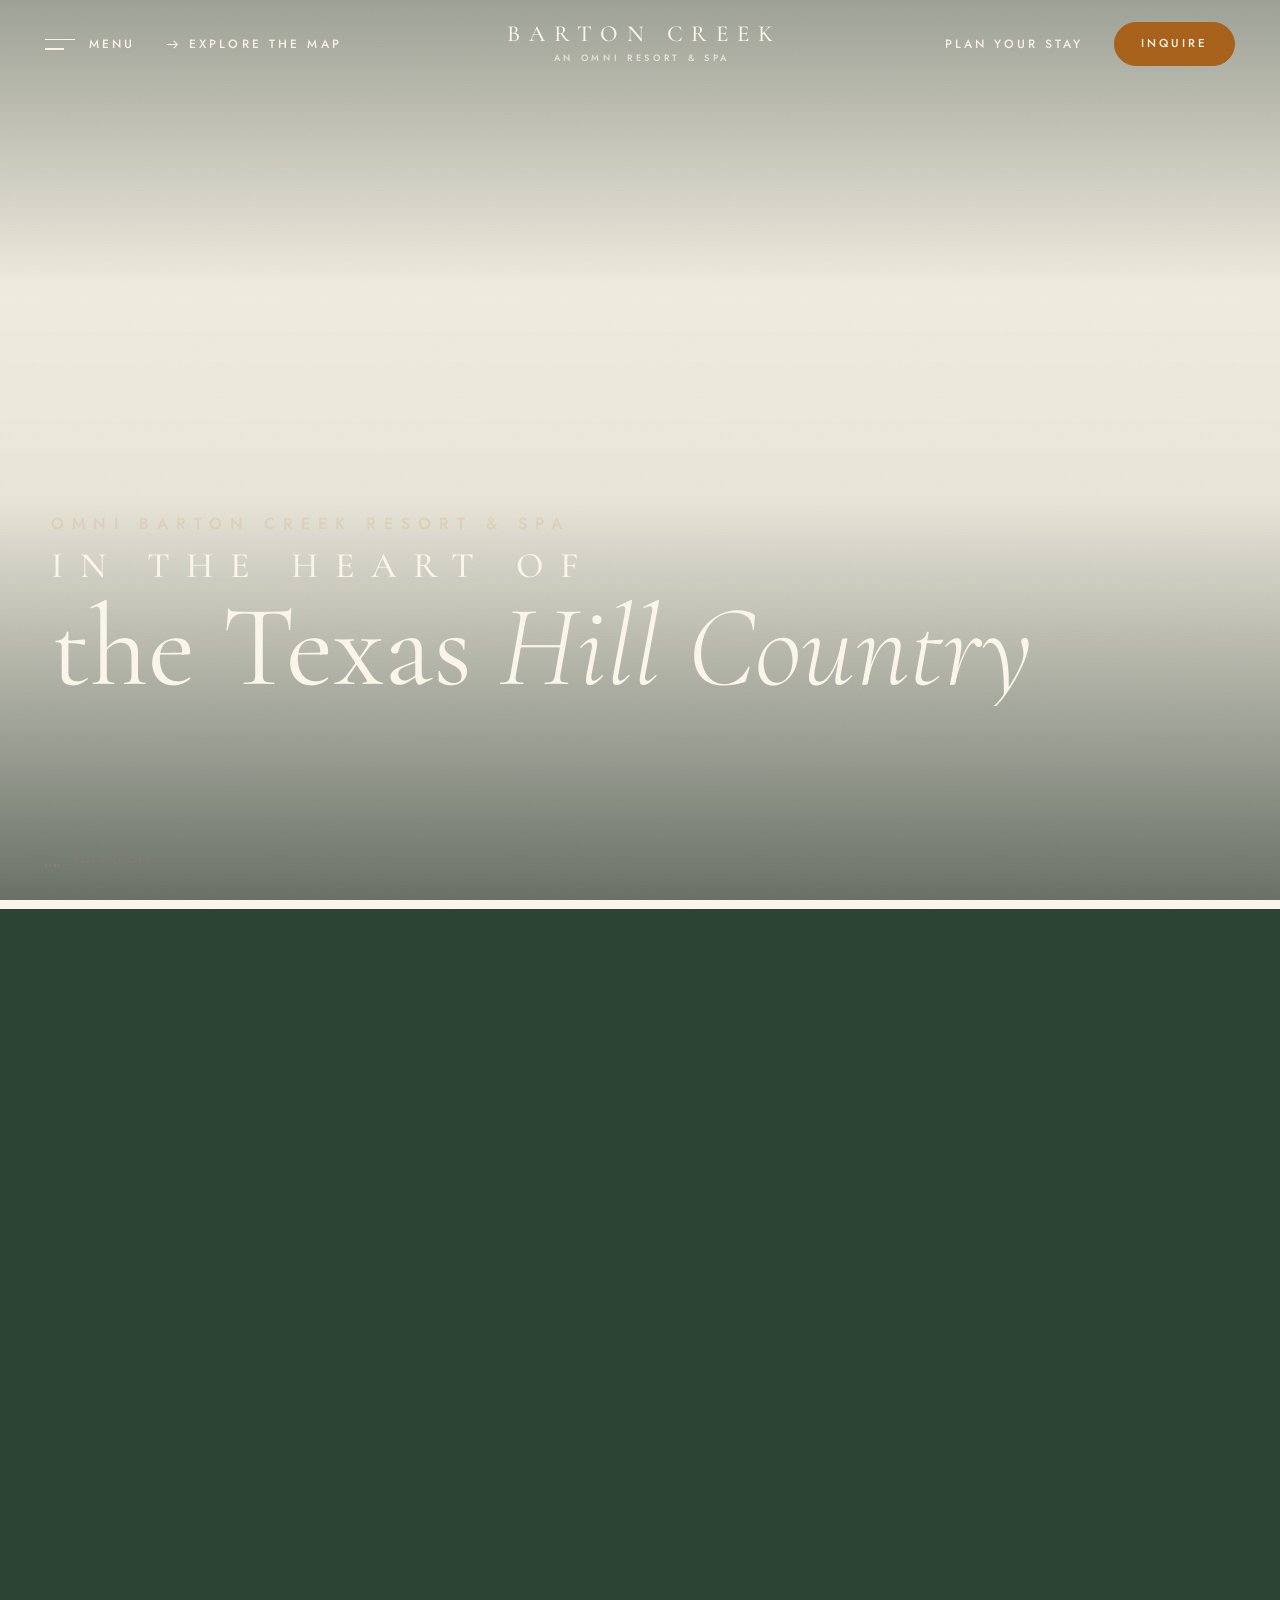
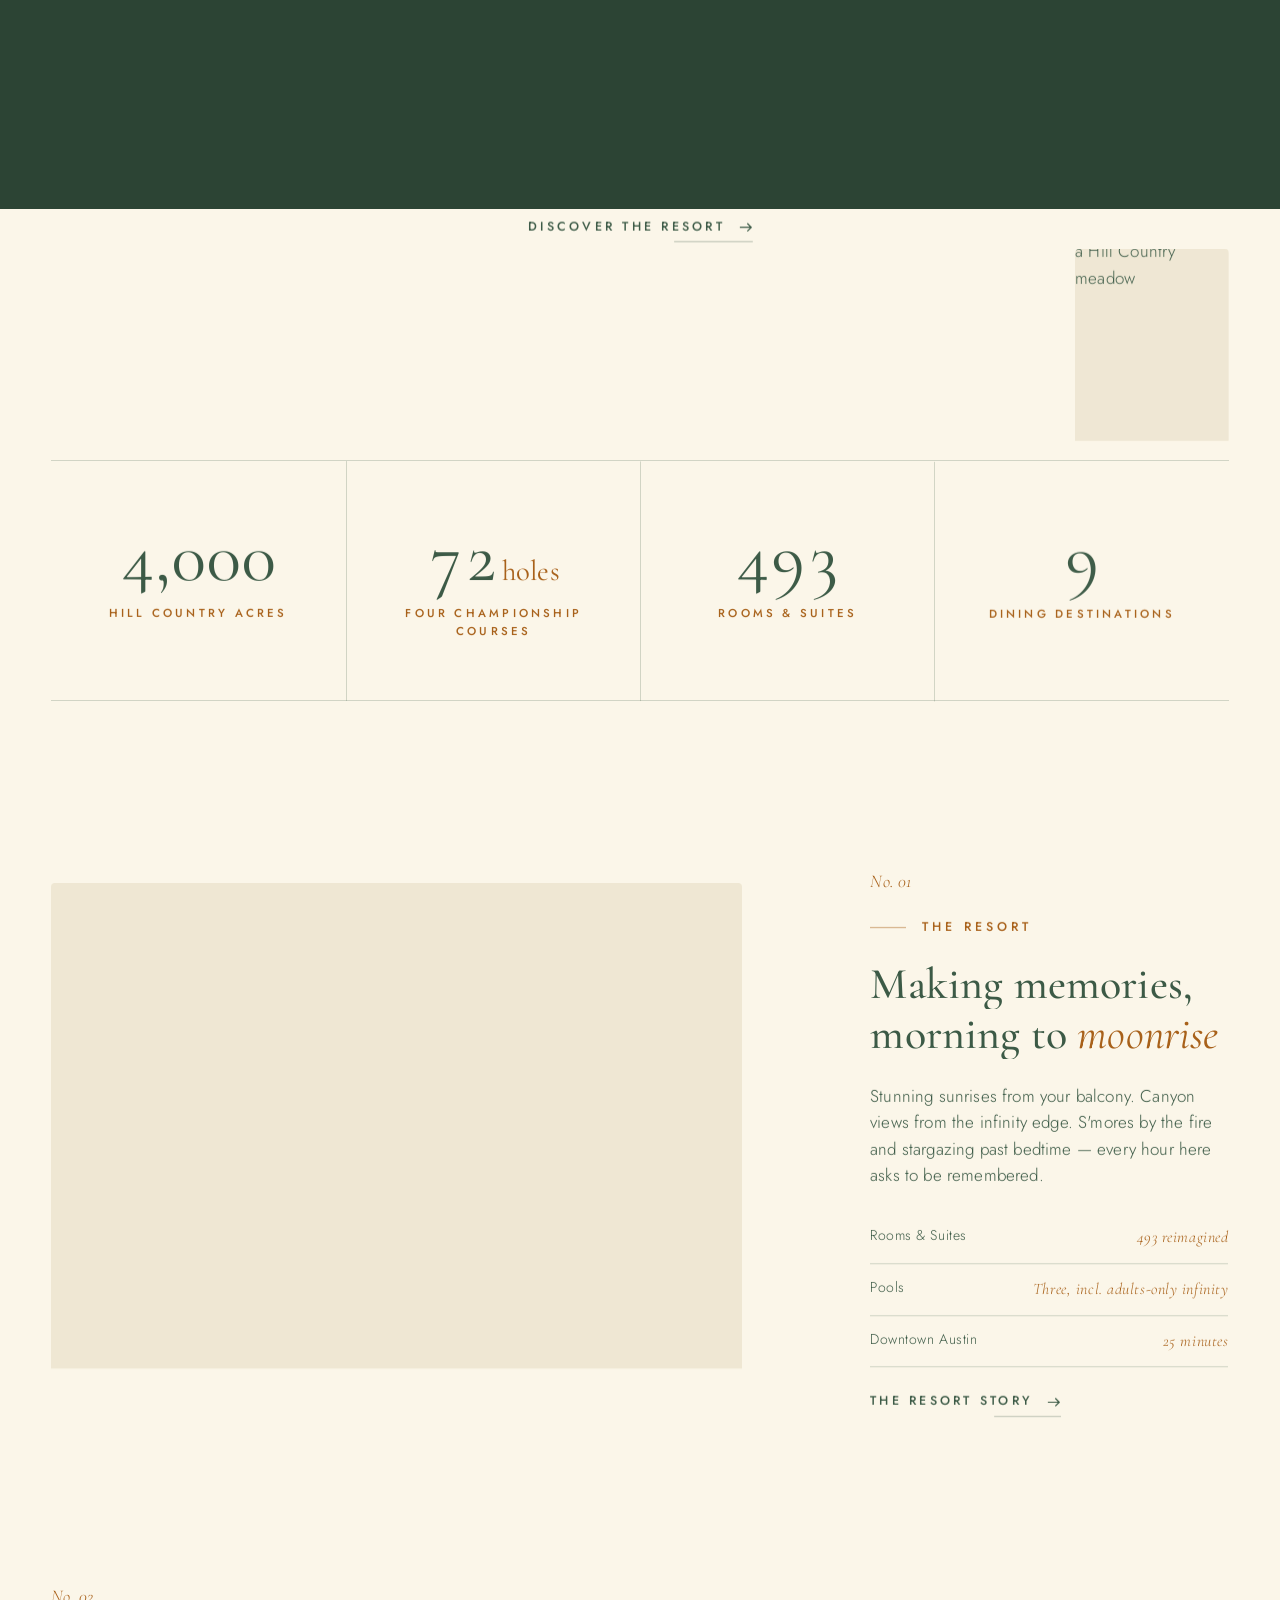
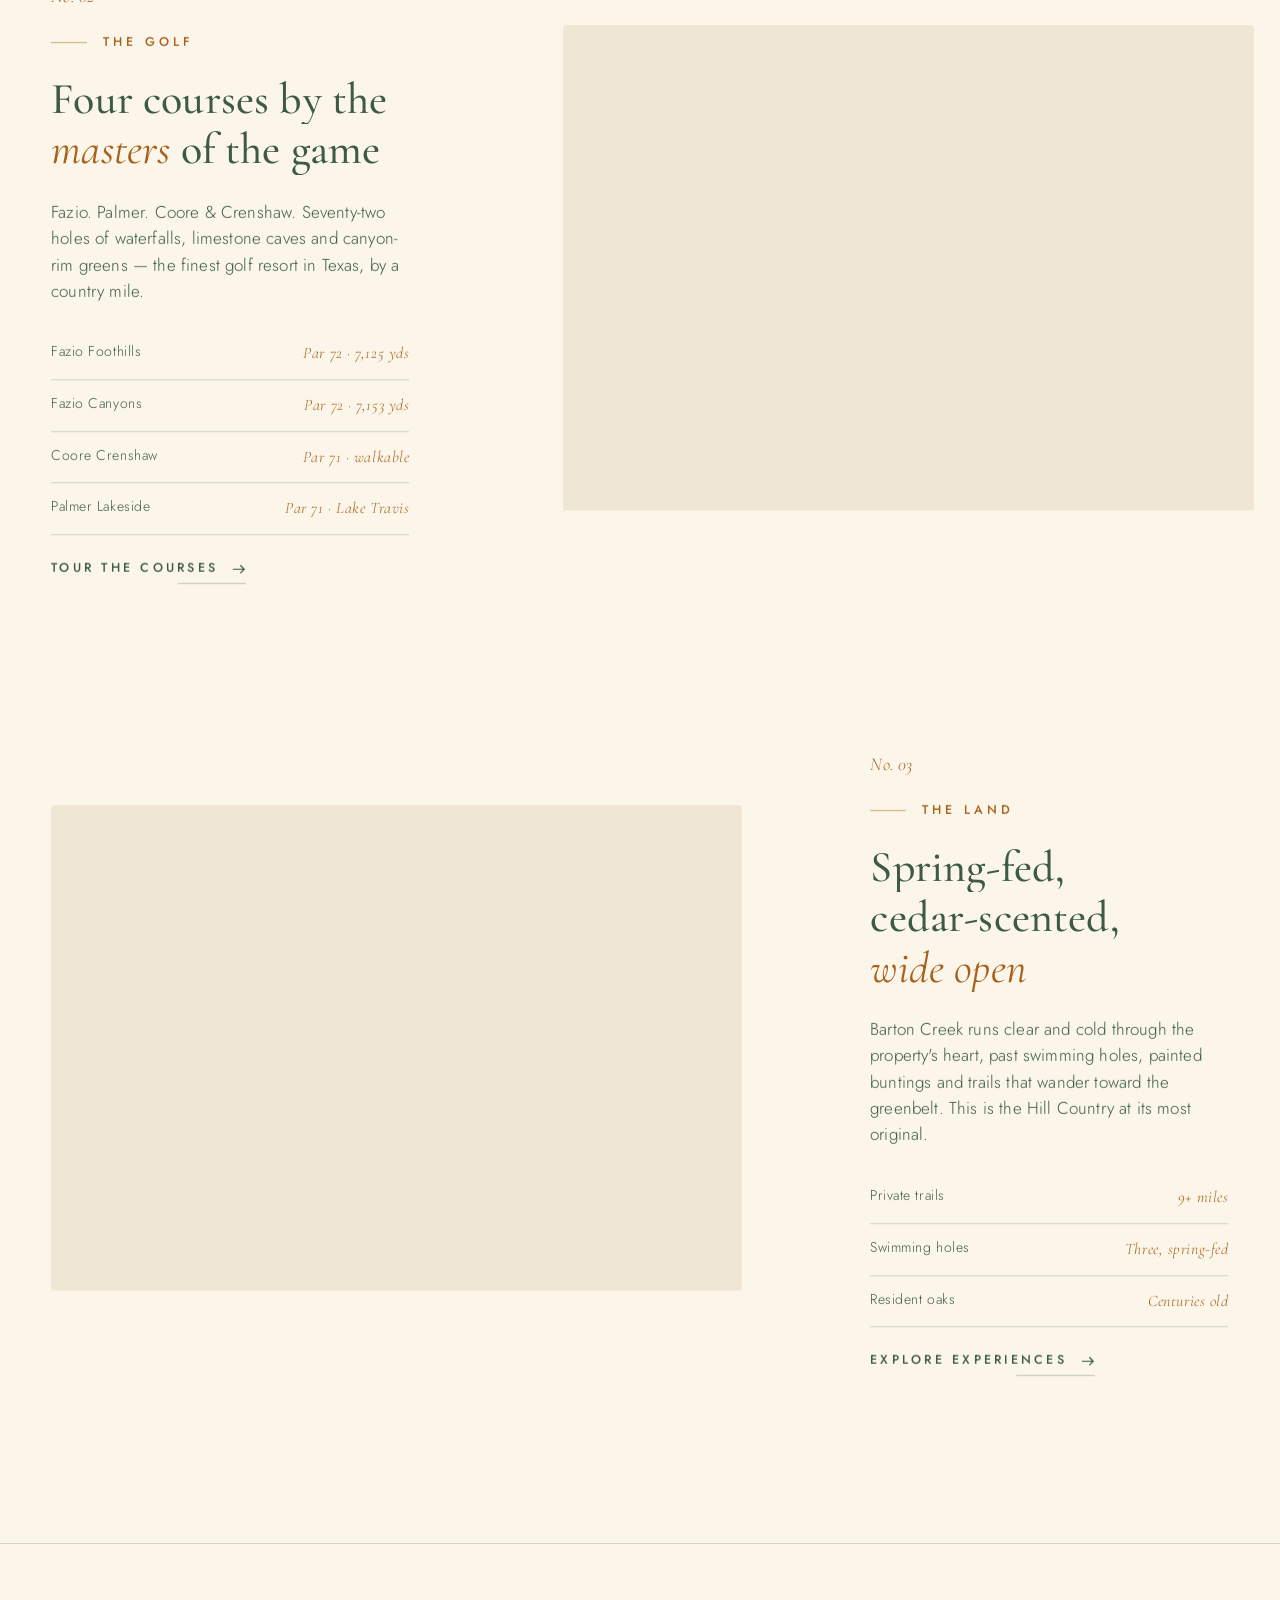
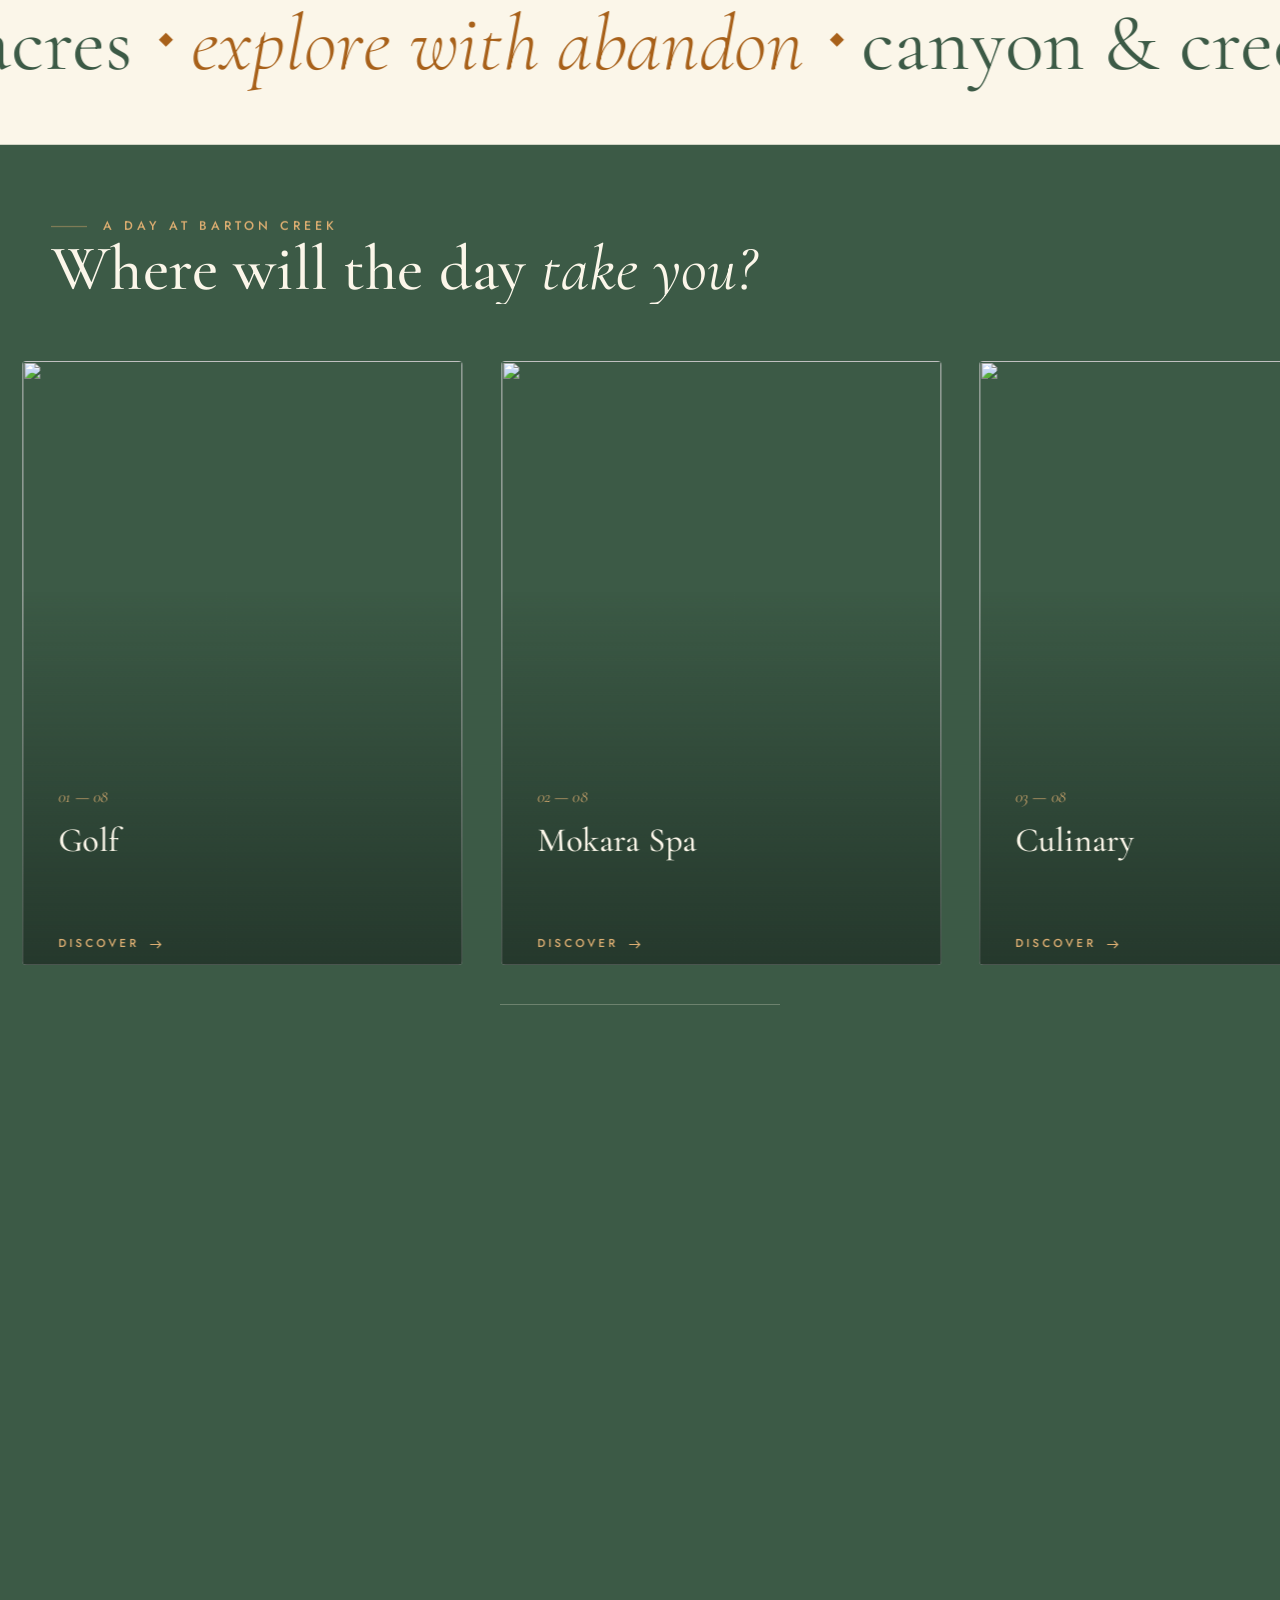
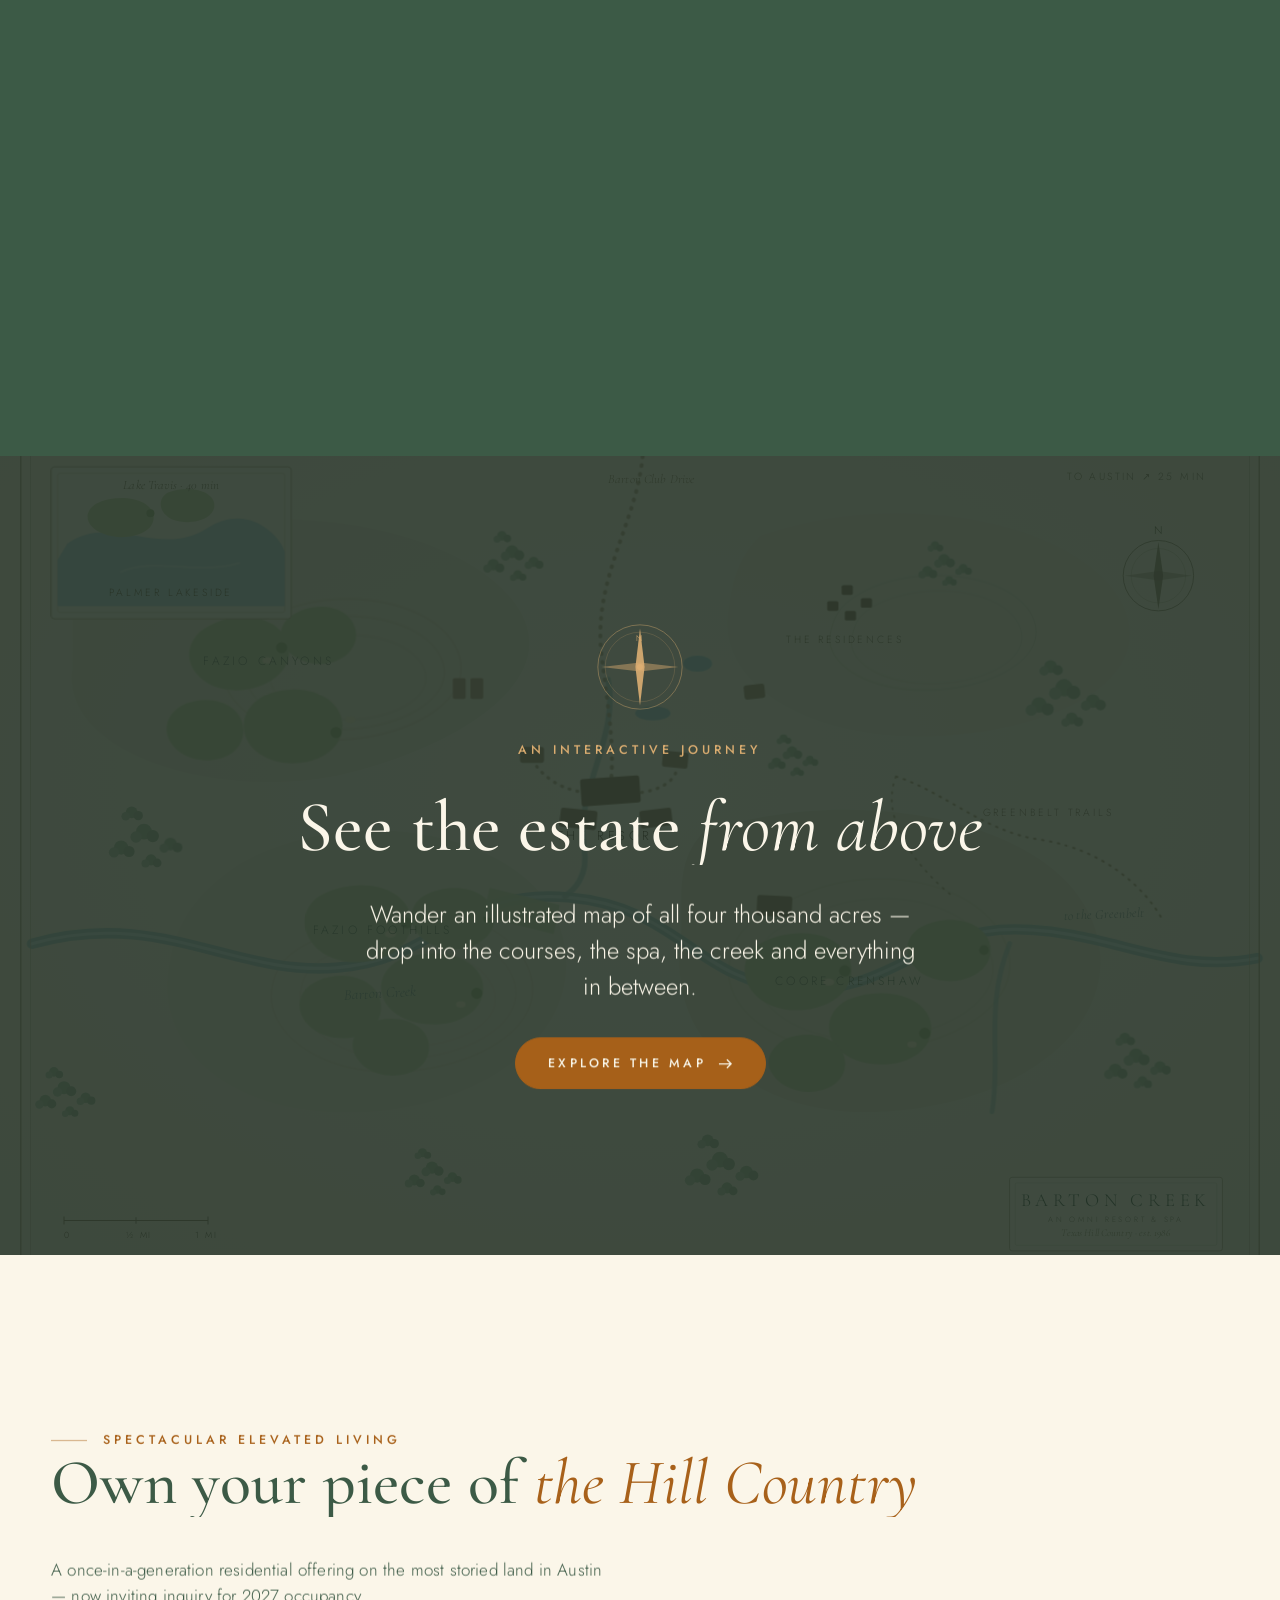
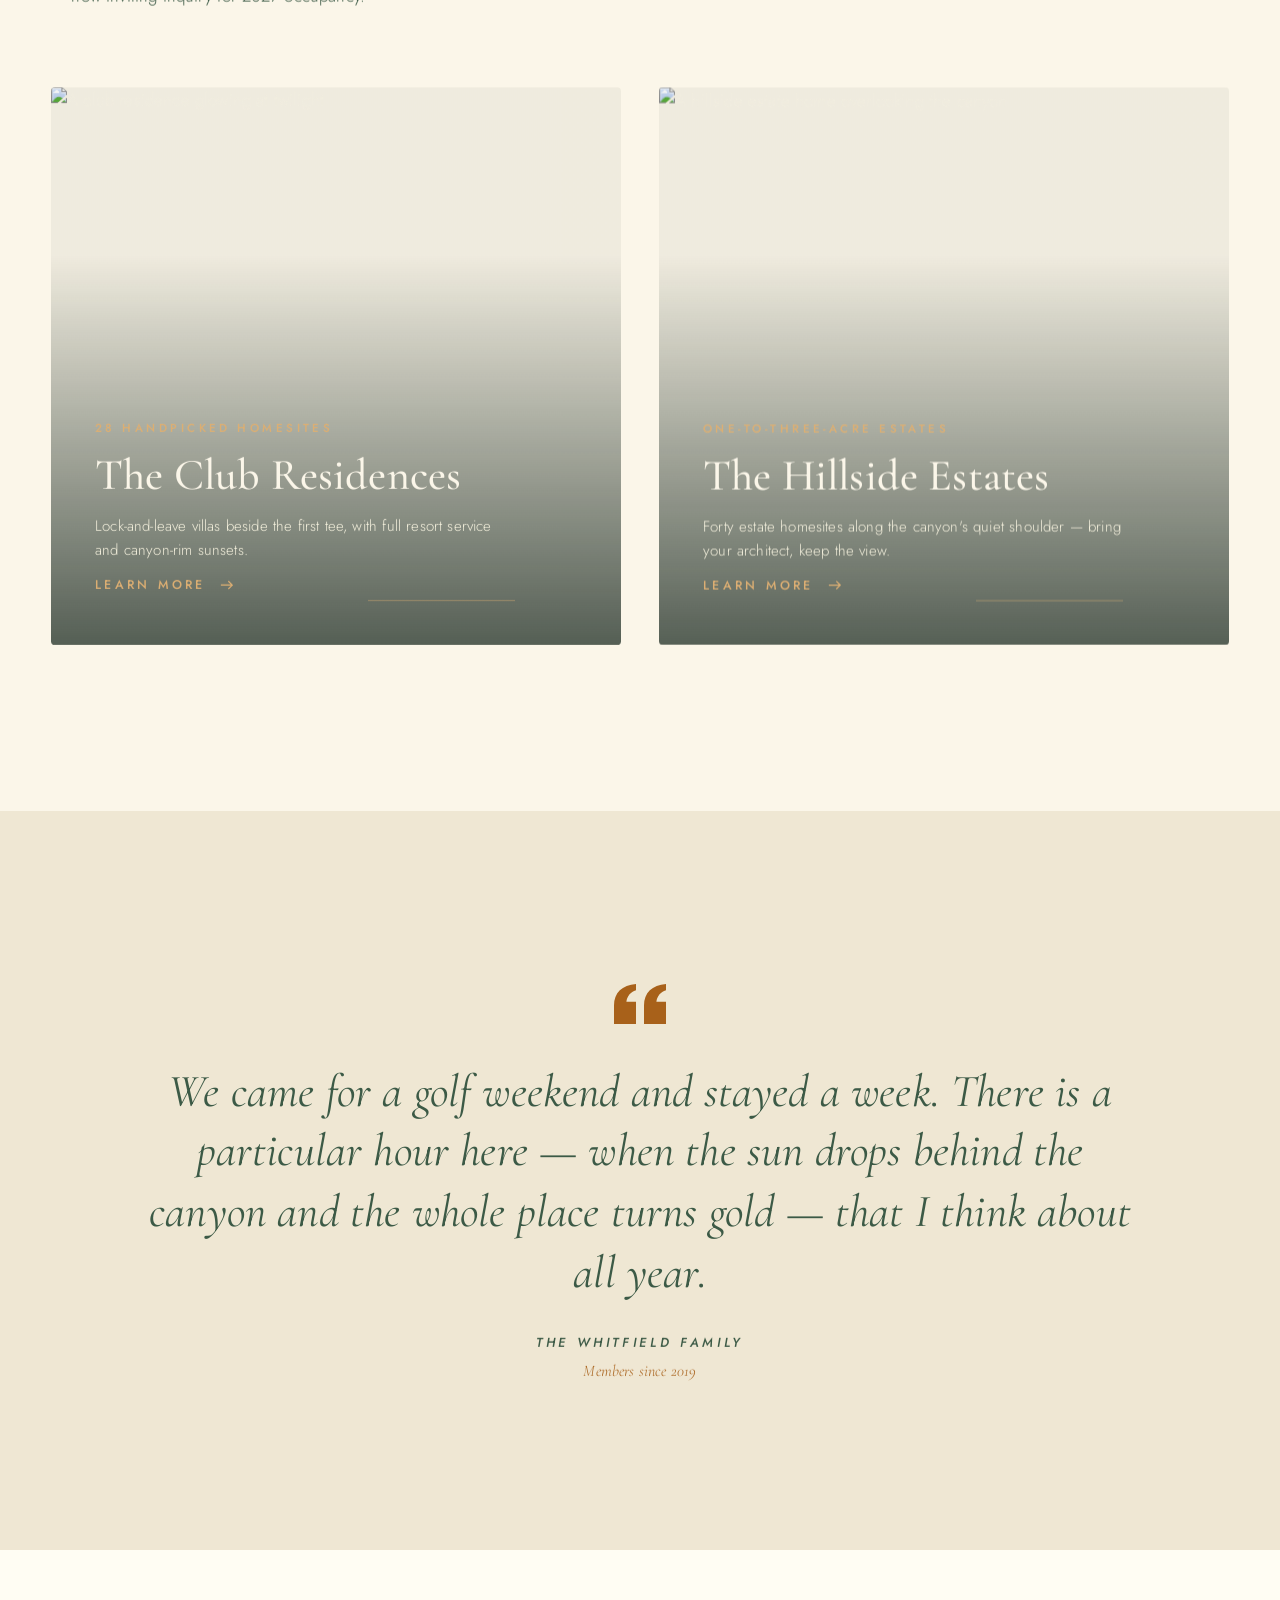
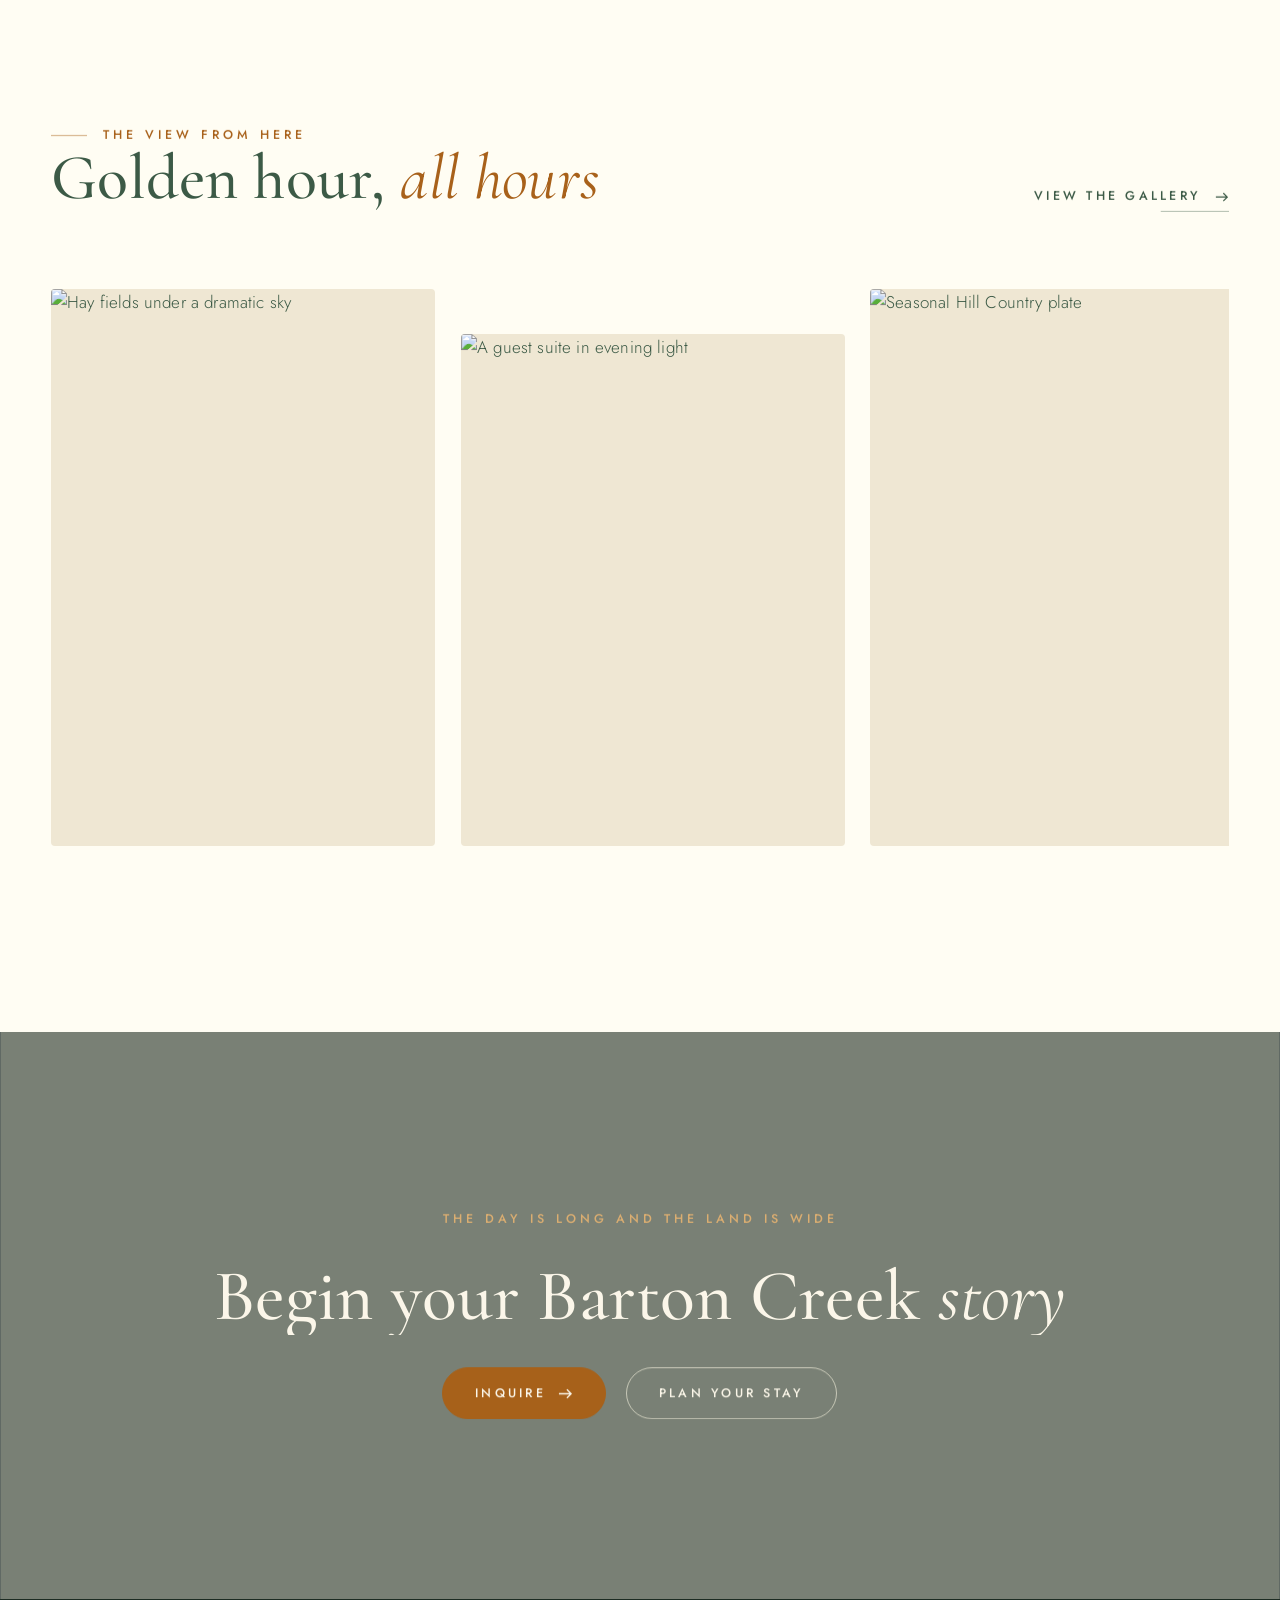
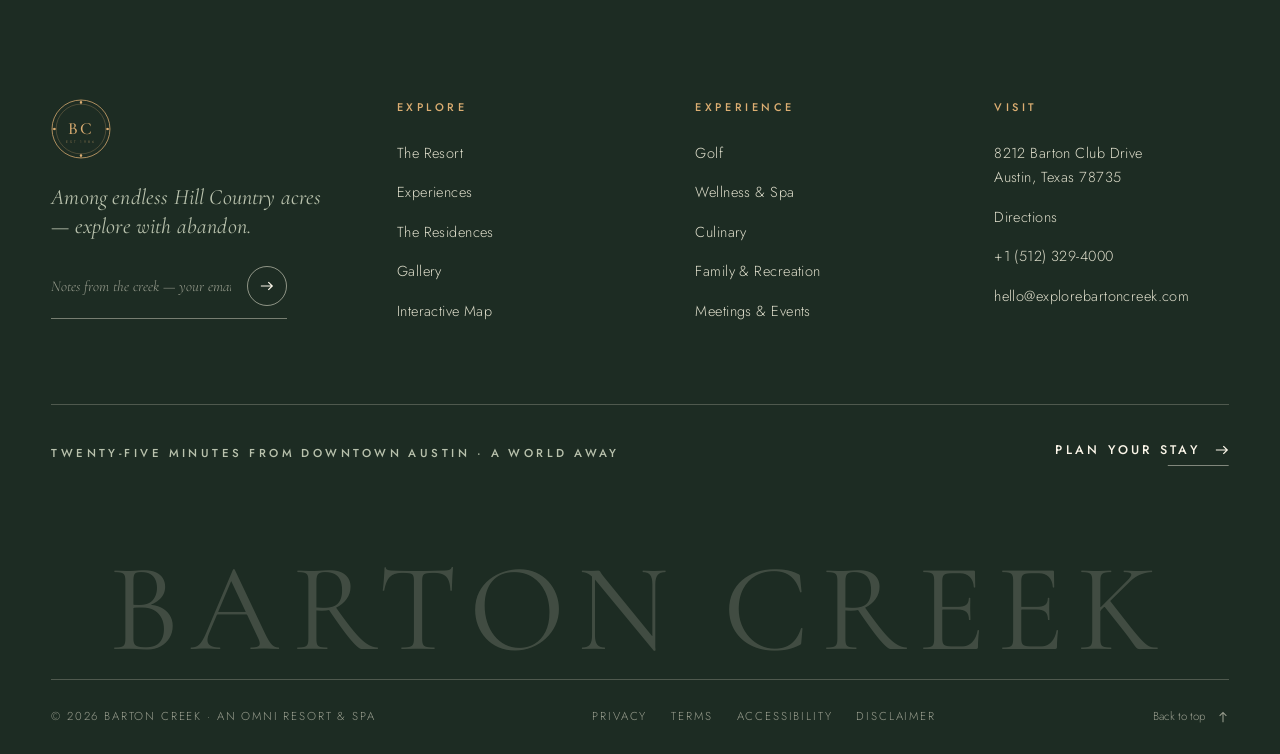
==== index.html @ b6c53c21 "Build Barton Creek resort site — cinematic multi-page experience Eleven-page static site for Omni Ba" ====
<!DOCTYPE html>
<html lang="en" class="no-js">
<head>
<meta charset="utf-8">
<meta name="viewport" content="width=device-width, initial-scale=1">
<title>Barton Creek | An Omni Resort & Spa — In the Heart of the Texas Hill Country</title>
<meta name="description" content="Four thousand acres of canyon, creek and championship golf, twenty-five minutes from downtown Austin. Explore the legendary Omni Barton Creek Resort & Spa.">
<meta property="og:title" content="Barton Creek | An Omni Resort & Spa — In the Heart of the Texas Hill Country">
<meta property="og:description" content="Four thousand acres of canyon, creek and championship golf, twenty-five minutes from downtown Austin. Explore the legendary Omni Barton Creek Resort & Spa.">
<meta property="og:type" content="website">
<meta property="og:image" content="https://images.unsplash.com/photo-1472214103451-9374bd1c798e?q=80&w=1200&auto=format&fit=crop">
<meta name="theme-color" content="#2c4434">
<link rel="icon" href="data:image/svg+xml,%3Csvg xmlns='http://www.w3.org/2000/svg' viewBox='0 0 64 64'%3E%3Crect width='64' height='64' rx='14' fill='%232c4434'/%3E%3Ctext x='32' y='42' text-anchor='middle' font-family='Georgia,serif' font-size='26' letter-spacing='1' fill='%23fbf6e9'%3EBC%3C/text%3E%3C/svg%3E">
<link rel="preconnect" href="https://fonts.googleapis.com">
<link rel="preconnect" href="https://fonts.gstatic.com" crossorigin>
<link href="https://fonts.googleapis.com/css2?family=Cormorant+Garamond:ital,wght@0,300;0,400;0,500;0,600;1,300;1,400;1,500&family=Jost:ital,wght@0,300;0,400;0,500;1,300&display=swap" rel="stylesheet">
<link rel="stylesheet" href="assets/css/main.css">
<script>(function(){var d=document.documentElement;d.className=d.className.replace("no-js","js");try{if(sessionStorage.getItem("bc-veil")==="1")d.classList.add("veiling");}catch(e){}})();</script>
<noscript><style>[data-reveal],[data-hero-line],[data-hero-fade]{opacity:1!important;transform:none!important}.veil,.preloader,.cursor{display:none!important}</style></noscript>
</head>
<body>
<a class="skip-link" href="#main">Skip to content</a>

<div class="veil" aria-hidden="true"><div class="veil__mark"><svg viewBox="0 0 88 88" fill="none" aria-hidden="true">
<circle cx="44" cy="44" r="42.5" stroke="currentColor" stroke-width="1.1"/>
<circle cx="44" cy="44" r="36.5" stroke="currentColor" stroke-width="0.55" opacity="0.65"/>
<path d="M44 1.8l2 3.1-2 3.1-2-3.1z" fill="currentColor"/>
<path d="M44 79.9l2 3.1-2 3.1-2-3.1z" fill="currentColor"/>
<path d="M1.8 44l3.1-2 3.1 2-3.1 2z" fill="currentColor"/>
<path d="M79.9 44l3.1-2 3.1 2-3.1 2z" fill="currentColor"/>
<text x="44" y="51.5" text-anchor="middle" font-family="Cormorant Garamond, Georgia, serif" font-size="25" font-weight="500" letter-spacing="3" fill="currentColor">BC</text>
<text x="44" y="64" text-anchor="middle" font-family="Jost, sans-serif" font-size="5.2" letter-spacing="2.6" fill="currentColor" opacity="0.8">EST 1986</text>
</svg></div></div>
<div class="grain" aria-hidden="true"></div>
<div class="cursor" aria-hidden="true"><span class="cursor__ring"><span class="cursor__label"></span></span><span class="cursor__dot"></span></div>

<header class="site-header site-header--dark">
  <div class="site-header__bar">
    <div class="header-left">
      <button class="menu-toggle" aria-expanded="false" aria-label="Open menu">
        <span class="menu-toggle__icon" aria-hidden="true"><i></i><i></i></span>
        <span class="menu-toggle__text">Menu</span>
      </button>
      <a class="header-link header-link--ghost header-link--hide-m" href="explore.html"><svg viewBox="0 0 16 16" aria-hidden="true"><path d="M1 8h13M9.5 3.5 14 8l-4.5 4.5" fill="none" stroke="currentColor" stroke-width="1.4"/></svg> Explore the Map</a>
    </div>
    <a class="brand" href="index.html" aria-label="Barton Creek home">
      <span class="brand__name">Barton Creek</span>
      <span class="brand__sub">An Omni Resort &amp; Spa</span>
    </a>
    <div class="header-right">
      <a class="header-link header-link--hide-m" href="contact.html">Plan Your Stay</a>
      <a class="btn btn--copper-light btn--nav" href="contact.html#inquire">Inquire</a>
    </div>
  </div>
</header>
<nav class="menu" aria-label="Main menu">
  <div class="menu__chrome">
    <div class="menu__brandmark"><svg viewBox="0 0 88 88" fill="none" aria-hidden="true">
<circle cx="44" cy="44" r="42.5" stroke="currentColor" stroke-width="1.1"/>
<circle cx="44" cy="44" r="36.5" stroke="currentColor" stroke-width="0.55" opacity="0.65"/>
<path d="M44 1.8l2 3.1-2 3.1-2-3.1z" fill="currentColor"/>
<path d="M44 79.9l2 3.1-2 3.1-2-3.1z" fill="currentColor"/>
<path d="M1.8 44l3.1-2 3.1 2-3.1 2z" fill="currentColor"/>
<path d="M79.9 44l3.1-2 3.1 2-3.1 2z" fill="currentColor"/>
<text x="44" y="51.5" text-anchor="middle" font-family="Cormorant Garamond, Georgia, serif" font-size="25" font-weight="500" letter-spacing="3" fill="currentColor">BC</text>
<text x="44" y="64" text-anchor="middle" font-family="Jost, sans-serif" font-size="5.2" letter-spacing="2.6" fill="currentColor" opacity="0.8">EST 1986</text>
</svg></div>
    <button class="menu-close" aria-label="Close menu">
      <span>Close</span>
      <span class="menu-close__x" aria-hidden="true"><i></i><i></i></span>
    </button>
  </div>
  <div class="menu__body">
    <div class="menu__nav">
      <a class="menu__link is-current" href="index.html" data-preview="p-home"><sup>01</sup><span class="menu__word">Home</span></a>
      <a class="menu__link" href="about.html" data-preview="p-about"><sup>02</sup><span class="menu__word">The Resort</span></a>
      <a class="menu__link" href="experiences.html" data-preview="p-exp"><sup>03</sup><span class="menu__word">Experiences</span></a>
      <a class="menu__link" href="golf.html" data-preview="p-golf"><sup>04</sup><span class="menu__word">Golf</span></a>
      <a class="menu__link" href="wellness.html" data-preview="p-well"><sup>05</sup><span class="menu__word">Wellness &amp; Spa</span></a>
      <a class="menu__link" href="dining.html" data-preview="p-dine"><sup>06</sup><span class="menu__word">Culinary</span></a>
      <a class="menu__link" href="residences.html" data-preview="p-res"><sup>07</sup><span class="menu__word">The Residences</span></a>
      <a class="menu__link" href="gallery.html" data-preview="p-gal"><sup>08</sup><span class="menu__word">Gallery</span></a>
      <a class="menu__link" href="explore.html" data-preview="p-map"><sup>09</sup><span class="menu__word">Explore the Map</span></a>
      <a class="menu__link" href="contact.html" data-preview="p-con"><sup>10</sup><span class="menu__word">Inquire</span></a>
    </div>
    <aside class="menu__aside">
      <div class="menu__preview" aria-hidden="true">
        <img class="is-active" data-preview="p-home" src="https://images.unsplash.com/photo-1472214103451-9374bd1c798e?q=80&w=900&auto=format&fit=crop" alt="" loading="lazy">
        <img class="" data-preview="p-about" src="https://images.unsplash.com/photo-1426604966848-d7adac402bff?q=80&w=900&auto=format&fit=crop" alt="" loading="lazy">
        <img class="" data-preview="p-exp" src="https://images.unsplash.com/photo-1473448912268-2022ce9509d8?q=80&w=900&auto=format&fit=crop" alt="" loading="lazy">
        <img class="" data-preview="p-golf" src="https://images.unsplash.com/photo-1535132011086-b8818f016104?q=80&w=900&auto=format&fit=crop" alt="" loading="lazy">
        <img class="" data-preview="p-well" src="https://images.unsplash.com/photo-1544161515-4ab6ce6db874?q=80&w=900&auto=format&fit=crop" alt="" loading="lazy">
        <img class="" data-preview="p-dine" src="https://images.unsplash.com/photo-1414235077428-338989a2e8c0?q=80&w=900&auto=format&fit=crop" alt="" loading="lazy">
        <img class="" data-preview="p-res" src="https://images.unsplash.com/photo-1613490493576-7fde63acd811?q=80&w=900&auto=format&fit=crop" alt="" loading="lazy">
        <img class="" data-preview="p-gal" src="https://images.unsplash.com/photo-1439066615861-d1af74d74000?q=80&w=900&auto=format&fit=crop" alt="" loading="lazy">
        <img class="" data-preview="p-map" src="https://images.unsplash.com/photo-1470071459604-3b5ec3a7fe05?q=80&w=900&auto=format&fit=crop" alt="" loading="lazy">
        <img class="" data-preview="p-con" src="https://images.unsplash.com/photo-1475924156734-496f6cac6ec1?q=80&w=900&auto=format&fit=crop" alt="" loading="lazy">
      </div>
      <div class="menu__meta">
        <a href="tel:+15123294000" class="uline">+1 (512) 329-4000</a>
        <a href="mailto:hello@explorebartoncreek.com" class="uline">hello@explorebartoncreek.com</a>
        <span>8212 Barton Club Drive · Austin, Texas</span>
      </div>
    </aside>
  </div>
  <div class="menu__footer">
    <span>Omni Barton Creek Resort &amp; Spa</span>
    <div class="menu__footer-links">
      <a href="#" class="uline">Instagram</a>
      <a href="#" class="uline">Facebook</a>
      <a href="#" class="uline">Vimeo</a>
    </div>
  </div>
</nav>

<main id="main">
<div class="preloader" aria-hidden="true">
  <div class="preloader__inner">
    <div class="preloader__mark"><svg viewBox="0 0 88 88" fill="none" aria-hidden="true">
<circle cx="44" cy="44" r="42.5" stroke="currentColor" stroke-width="1.1"/>
<circle cx="44" cy="44" r="36.5" stroke="currentColor" stroke-width="0.55" opacity="0.65"/>
<path d="M44 1.8l2 3.1-2 3.1-2-3.1z" fill="currentColor"/>
<path d="M44 79.9l2 3.1-2 3.1-2-3.1z" fill="currentColor"/>
<path d="M1.8 44l3.1-2 3.1 2-3.1 2z" fill="currentColor"/>
<path d="M79.9 44l3.1-2 3.1 2-3.1 2z" fill="currentColor"/>
<text x="44" y="51.5" text-anchor="middle" font-family="Cormorant Garamond, Georgia, serif" font-size="25" font-weight="500" letter-spacing="3" fill="currentColor">BC</text>
<text x="44" y="64" text-anchor="middle" font-family="Jost, sans-serif" font-size="5.2" letter-spacing="2.6" fill="currentColor" opacity="0.8">EST 1986</text>
</svg></div>
    <div class="preloader__word"><span>B</span><span>A</span><span>R</span><span>T</span><span>O</span><span>N</span><span>&nbsp;</span><span>C</span><span>R</span><span>E</span><span>E</span><span>K</span></div>
    <p class="preloader__sub">An Omni Resort &amp; Spa · Austin, Texas</p>
  </div>
  <div class="preloader__count">00</div>
  <div class="preloader__bar"><i></i></div>
</div>
<section class="hero">
  <div class="hero__media"><img src="https://images.unsplash.com/photo-1500382017468-9049fed747ef?q=80&w=2400&auto=format&fit=crop" alt="Golden light raking across the rolling Texas Hill Country" fetchpriority="high"></div>
  <div class="hero__scrim" aria-hidden="true"></div>
  <div class="hero__inner">
    <div class="hero__heading">
      <p class="hero__kicker" data-hero-fade>Omni Barton Creek Resort &amp; Spa</p>
      <h1>
        <span class="hero__line-1" data-hero-line>In the heart of</span>
        <span class="hero__line-2" data-hero-line>the Texas <em>Hill Country</em></span>
      </h1>
    </div>
    <div class="hero__foot">
      <p class="hero__tagline" data-hero-fade>Journey to the ultimate Hill Country escape — four thousand acres of canyon, creek and championship turf, twenty-five minutes from downtown Austin.</p>
      <div class="hero__actions" data-hero-fade>
        <a class="btn btn--copper-light" href="explore.html">Explore the map <svg class="btn-arrow" viewBox="0 0 16 16" aria-hidden="true"><path d="M1 8h13M9.5 3.5 14 8l-4.5 4.5" fill="none" stroke="currentColor" stroke-width="1.4"/></svg></a>
        <a class="btn btn--light" href="contact.html">Plan your stay</a>
      </div>
    </div>
  </div>
  <div class="hero__scroll" data-hero-fade aria-hidden="true"><span>Scroll</span><i></i></div>
</section><section class="section" id="welcome">
  <div class="container">
    <div class="intro-grid">
      <div class="intro-grid__img-l" data-reveal="0.2">
        <figure class="media media--3x4 media--parallax" data-mask>
          <img src="https://images.unsplash.com/photo-1448375240586-882707db888b?q=80&w=700&auto=format&fit=crop" alt="Live oaks in morning light" loading="lazy">
        </figure>
      </div>
      <div class="intro-grid__copy">
        <p class="eyebrow eyebrow--bare" data-reveal>Welcome to Barton Creek</p>
        <h2 class="statement" data-split>Framed by four thousand secluded acres of rolling hills, a legendary Texas resort where championship golf, restorative wellness and <em>gracious hospitality</em> meet.</h2>
        <p class="lead measure" data-reveal="0.1">Since 1986, Barton Creek has been where Austin slows down — a canyon-laced estate of spring-fed water, hundred-year oaks and fairways carved by the masters of the game.</p>
        <a class="link-arrow t-copper" href="about.html" data-reveal="0.18">Discover the resort <svg viewBox="0 0 16 16" aria-hidden="true"><path d="M1 8h13M9.5 3.5 14 8l-4.5 4.5" fill="none" stroke="currentColor" stroke-width="1.4"/></svg></a>
      </div>
      <div class="intro-grid__img-r" data-reveal="0.3">
        <figure class="media media--3x4 media--parallax" data-mask>
          <img src="https://images.unsplash.com/photo-1553284965-83fd3e82fa5a?q=80&w=700&auto=format&fit=crop" alt="A horse grazing in a Hill Country meadow" loading="lazy">
        </figure>
      </div>
    </div>
  </div>
</section><section class="section section--flush-top">
  <div class="container">
    <div class="stats">
      <div class="stat" data-reveal>
        <span class="stat__value"><span data-count="4000">0</span></span>
        <span class="stat__label">Hill Country acres</span>
      </div>
      <div class="stat" data-reveal="0.08">
        <span class="stat__value"><span data-count="72">0</span><sup>holes</sup></span>
        <span class="stat__label">Four championship courses</span>
      </div>
      <div class="stat" data-reveal="0.16">
        <span class="stat__value"><span data-count="493">0</span></span>
        <span class="stat__label">Rooms &amp; suites</span>
      </div>
      <div class="stat" data-reveal="0.24">
        <span class="stat__value"><span data-count="9">0</span></span>
        <span class="stat__label">Dining destinations</span>
      </div>
    </div>
  </div>
</section><section class="section section--flush-top">
  <div class="container">
    <div class="feature">
      <div class="feature__media" data-reveal>
        <figure class="media media--4x3 media--parallax" data-mask>
          <img src="https://images.unsplash.com/photo-1566073771259-6a8506099945?q=80&w=1400&auto=format&fit=crop" alt="The resort rising above the fairways at dusk" loading="lazy">
          <figcaption class="media__caption">The Resort</figcaption>
        </figure>
      </div>
      <div class="feature__copy">
        <span class="feature__index">No. 01</span>
        <p class="eyebrow" data-reveal>The Resort</p>
        <h3 class="h2" data-split>Making memories, morning to <em class="italic t-copper">moonrise</em></h3>
        <p data-reveal>Stunning sunrises from your balcony. Canyon views from the infinity edge. S'mores by the fire and stargazing past bedtime — every hour here asks to be remembered.</p>
        <ul class="feature__list" data-reveal="0.1">
          <li><span>Rooms &amp; Suites</span><span>493 reimagined</span></li>
          <li><span>Pools</span><span>Three, incl. adults-only infinity</span></li>
          <li><span>Downtown Austin</span><span>25 minutes</span></li>
        </ul>
        <a class="link-arrow t-copper" href="about.html" data-reveal="0.15">The resort story <svg viewBox="0 0 16 16" aria-hidden="true"><path d="M1 8h13M9.5 3.5 14 8l-4.5 4.5" fill="none" stroke="currentColor" stroke-width="1.4"/></svg></a>
      </div>
    </div>

    <div class="feature feature--flip">
      <div class="feature__media" data-reveal>
        <figure class="media media--4x3 media--parallax" data-mask>
          <img src="https://images.unsplash.com/photo-1535132011086-b8818f016104?q=80&w=1400&auto=format&fit=crop" alt="Aerial view of fairways winding through the canyons" loading="lazy">
          <figcaption class="media__caption">The Courses</figcaption>
        </figure>
      </div>
      <div class="feature__copy">
        <span class="feature__index">No. 02</span>
        <p class="eyebrow" data-reveal>The Golf</p>
        <h3 class="h2" data-split>Four courses by the <em class="italic t-copper">masters</em> of the game</h3>
        <p data-reveal>Fazio. Palmer. Coore &amp; Crenshaw. Seventy-two holes of waterfalls, limestone caves and canyon-rim greens — the finest golf resort in Texas, by a country mile.</p>
        <ul class="feature__list" data-reveal="0.1">
          <li><span>Fazio Foothills</span><span>Par 72 · 7,125 yds</span></li>
          <li><span>Fazio Canyons</span><span>Par 72 · 7,153 yds</span></li>
          <li><span>Coore Crenshaw</span><span>Par 71 · walkable</span></li>
          <li><span>Palmer Lakeside</span><span>Par 71 · Lake Travis</span></li>
        </ul>
        <a class="link-arrow t-copper" href="golf.html" data-reveal="0.15">Tour the courses <svg viewBox="0 0 16 16" aria-hidden="true"><path d="M1 8h13M9.5 3.5 14 8l-4.5 4.5" fill="none" stroke="currentColor" stroke-width="1.4"/></svg></a>
      </div>
    </div>

    <div class="feature">
      <div class="feature__media" data-reveal>
        <figure class="media media--4x3 media--parallax" data-mask>
          <img src="https://images.unsplash.com/photo-1470071459604-3b5ec3a7fe05?q=80&w=1400&auto=format&fit=crop" alt="Morning fog lifting off the green hills" loading="lazy">
          <figcaption class="media__caption">The Land</figcaption>
        </figure>
      </div>
      <div class="feature__copy">
        <span class="feature__index">No. 03</span>
        <p class="eyebrow" data-reveal>The Land</p>
        <h3 class="h2" data-split>Spring-fed, cedar-scented, <em class="italic t-copper">wide open</em></h3>
        <p data-reveal>Barton Creek runs clear and cold through the property's heart, past swimming holes, painted buntings and trails that wander toward the greenbelt. This is the Hill Country at its most original.</p>
        <ul class="feature__list" data-reveal="0.1">
          <li><span>Private trails</span><span>9+ miles</span></li>
          <li><span>Swimming holes</span><span>Three, spring-fed</span></li>
          <li><span>Resident oaks</span><span>Centuries old</span></li>
        </ul>
        <a class="link-arrow t-copper" href="experiences.html" data-reveal="0.15">Explore experiences <svg viewBox="0 0 16 16" aria-hidden="true"><path d="M1 8h13M9.5 3.5 14 8l-4.5 4.5" fill="none" stroke="currentColor" stroke-width="1.4"/></svg></a>
      </div>
    </div>
  </div>
</section><div class="marquee" data-speed="0.6" aria-hidden="true">
  <div class="marquee__track">
    <span class="marquee__item">Among endless acres <span class="diamond"></span> <em>explore with abandon</em> <span class="diamond"></span> canyon &amp; creek <span class="diamond"></span> <em>est. 1986</em> <span class="diamond"></span> </span>
  </div>
</div><section class="hscroll section--pine">
  <div class="hscroll__pin">
    <div class="hscroll__head">
      <div class="container">
        <p class="eyebrow eyebrow--light" data-reveal>A day at Barton Creek</p>
        <h2 class="h1 t-light" data-split>Where will the day <em class="italic">take you?</em></h2>
      </div>
    </div>
    <div class="hscroll__track">
      <a class="day-card" href="golf.html">
        <span class="day-card__img"><img src="https://images.unsplash.com/photo-1587174486073-ae5e5cff23aa?q=80&w=1000&auto=format&fit=crop" alt="" loading="lazy"></span>
        <span class="day-card__body">
          <span class="day-card__num">01 — 08</span>
          <span class="day-card__title">Golf</span>
          <span class="day-card__desc">Tee off where waterfalls meet limestone caves and every green earns its view.</span>
          <span class="day-card__cta">Discover <svg viewBox="0 0 16 16" aria-hidden="true"><path d="M1 8h13M9.5 3.5 14 8l-4.5 4.5" fill="none" stroke="currentColor" stroke-width="1.4"/></svg></span>
        </span>
      </a>
      <a class="day-card" href="wellness.html">
        <span class="day-card__img"><img src="https://images.unsplash.com/photo-1544161515-4ab6ce6db874?q=80&w=1000&auto=format&fit=crop" alt="" loading="lazy"></span>
        <span class="day-card__body">
          <span class="day-card__num">02 — 08</span>
          <span class="day-card__title">Mokara Spa</span>
          <span class="day-card__desc">Thirteen thousand square feet of calm — stone rituals, sauna, cold plunge, stillness.</span>
          <span class="day-card__cta">Discover <svg viewBox="0 0 16 16" aria-hidden="true"><path d="M1 8h13M9.5 3.5 14 8l-4.5 4.5" fill="none" stroke="currentColor" stroke-width="1.4"/></svg></span>
        </span>
      </a>
      <a class="day-card" href="dining.html">
        <span class="day-card__img"><img src="https://images.unsplash.com/photo-1414235077428-338989a2e8c0?q=80&w=1000&auto=format&fit=crop" alt="" loading="lazy"></span>
        <span class="day-card__body">
          <span class="day-card__num">03 — 08</span>
          <span class="day-card__title">Culinary</span>
          <span class="day-card__desc">Nine destinations, from prime tomahawks at Bob's to sunset ranch waters on the rim.</span>
          <span class="day-card__cta">Discover <svg viewBox="0 0 16 16" aria-hidden="true"><path d="M1 8h13M9.5 3.5 14 8l-4.5 4.5" fill="none" stroke="currentColor" stroke-width="1.4"/></svg></span>
        </span>
      </a>
      <a class="day-card" href="wellness.html#pools">
        <span class="day-card__img"><img src="https://images.unsplash.com/photo-1571902943202-507ec2618e8f?q=80&w=1000&auto=format&fit=crop" alt="" loading="lazy"></span>
        <span class="day-card__body">
          <span class="day-card__num">04 — 08</span>
          <span class="day-card__title">The Pools</span>
          <span class="day-card__desc">An adults-only infinity edge pouring into the horizon. Cabanas, chilled towels, quiet.</span>
          <span class="day-card__cta">Discover <svg viewBox="0 0 16 16" aria-hidden="true"><path d="M1 8h13M9.5 3.5 14 8l-4.5 4.5" fill="none" stroke="currentColor" stroke-width="1.4"/></svg></span>
        </span>
      </a>
      <a class="day-card" href="experiences.html">
        <span class="day-card__img"><img src="https://images.unsplash.com/photo-1473448912268-2022ce9509d8?q=80&w=1000&auto=format&fit=crop" alt="" loading="lazy"></span>
        <span class="day-card__body">
          <span class="day-card__num">05 — 08</span>
          <span class="day-card__title">Trails &amp; Greenbelt</span>
          <span class="day-card__desc">Nine miles of private trail toward cypress shade and spring-fed swimming holes.</span>
          <span class="day-card__cta">Discover <svg viewBox="0 0 16 16" aria-hidden="true"><path d="M1 8h13M9.5 3.5 14 8l-4.5 4.5" fill="none" stroke="currentColor" stroke-width="1.4"/></svg></span>
        </span>
      </a>
      <a class="day-card" href="experiences.html#lake">
        <span class="day-card__img"><img src="https://images.unsplash.com/photo-1439066615861-d1af74d74000?q=80&w=1000&auto=format&fit=crop" alt="" loading="lazy"></span>
        <span class="day-card__body">
          <span class="day-card__num">06 — 08</span>
          <span class="day-card__title">Lake Travis</span>
          <span class="day-card__desc">Forty minutes to wider water — Palmer Lakeside golf, coves and sailboat afternoons.</span>
          <span class="day-card__cta">Discover <svg viewBox="0 0 16 16" aria-hidden="true"><path d="M1 8h13M9.5 3.5 14 8l-4.5 4.5" fill="none" stroke="currentColor" stroke-width="1.4"/></svg></span>
        </span>
      </a>
      <a class="day-card" href="experiences.html#family">
        <span class="day-card__img"><img src="https://images.unsplash.com/photo-1517824806704-9040b037703b?q=80&w=1000&auto=format&fit=crop" alt="" loading="lazy"></span>
        <span class="day-card__body">
          <span class="day-card__num">07 — 08</span>
          <span class="day-card__title">Family</span>
          <span class="day-card__desc">Kid Zone crafts, splash-pad cannonballs and s'mores under a sky full of stars.</span>
          <span class="day-card__cta">Discover <svg viewBox="0 0 16 16" aria-hidden="true"><path d="M1 8h13M9.5 3.5 14 8l-4.5 4.5" fill="none" stroke="currentColor" stroke-width="1.4"/></svg></span>
        </span>
      </a>
      <a class="day-card" href="experiences.html">
        <span class="day-card__img"><img src="https://images.unsplash.com/photo-1554068865-24cecd4e34b8?q=80&w=1000&auto=format&fit=crop" alt="" loading="lazy"></span>
        <span class="day-card__body">
          <span class="day-card__num">08 — 08</span>
          <span class="day-card__title">Racquet Club</span>
          <span class="day-card__desc">Eight lighted courts and a pickleball pavilion. Morning clinics, evening matches.</span>
          <span class="day-card__cta">Discover <svg viewBox="0 0 16 16" aria-hidden="true"><path d="M1 8h13M9.5 3.5 14 8l-4.5 4.5" fill="none" stroke="currentColor" stroke-width="1.4"/></svg></span>
        </span>
      </a>
    </div>
    <div class="hscroll__progress" aria-hidden="true"><i></i></div>
  </div>
</section><section class="section section--ink map-teaser">
  <div class="map-teaser__bg" aria-hidden="true"><svg viewBox="0 0 1600 1100" preserveAspectRatio="xMidYMid slice" xmlns="http://www.w3.org/2000/svg" role="img" aria-label="Illustrated map of the Barton Creek estate">
<defs>
  <radialGradient id="mapglow" cx="50%" cy="42%" r="75%">
    <stop offset="0%" stop-color="#f6efdc"/><stop offset="100%" stop-color="#ece2c8"/>
  </radialGradient>
  <g id="oak"><circle cx="0" cy="0" r="9" fill="#aebd9b"/><circle cx="10" cy="5" r="7" fill="#a3b390"/><circle cx="-9" cy="6" r="6.5" fill="#b6c4a4"/></g>
  <g id="grove">
    <use href="#oak" transform="translate(0,0)"/><use href="#oak" transform="translate(30,14) scale(0.8)"/>
    <use href="#oak" transform="translate(-26,18) scale(0.9)"/><use href="#oak" transform="translate(8,32) scale(0.7)"/>
    <use href="#oak" transform="translate(-14,-22) scale(0.75)"/>
  </g>
</defs>

<rect width="1600" height="1100" fill="url(#mapglow)"/>

<!-- terrain patches -->
<path d="M120 180 C300 90 560 130 640 230 C720 330 560 420 420 450 C260 480 80 420 90 320 C95 260 80 210 120 180Z" fill="#e9dfc6" opacity="0.8"/>
<path d="M300 560 C440 480 660 520 700 640 C740 760 620 860 460 870 C300 880 200 800 210 700 C216 640 240 600 300 560Z" fill="#ede3ca" opacity="0.9"/>
<path d="M880 520 C1060 460 1300 500 1360 620 C1420 740 1300 860 1100 870 C940 878 840 780 850 670 C856 610 840 560 880 520Z" fill="#e8ddc2" opacity="0.85"/>
<path d="M950 150 C1120 90 1340 130 1400 230 C1450 320 1340 390 1180 400 C1020 410 900 340 910 250 C915 210 920 180 950 150Z" fill="#eee4cd" opacity="0.8"/>

<!-- contour lines -->
<g fill="none" stroke="#c9bb98" stroke-width="1" opacity="0.55">
  <path d="M340 250 C420 210 540 230 570 290 C600 350 520 400 430 405 C340 410 270 360 280 310 C286 280 300 265 340 250Z"/>
  <path d="M355 268 C425 235 525 252 550 300 C575 348 510 388 435 392 C360 396 300 356 308 316 C313 292 322 280 355 268Z" opacity="0.8"/>
  <path d="M372 287 C430 262 508 276 528 312 C548 348 498 378 440 380 C382 382 332 352 338 322 C342 304 348 296 372 287Z" opacity="0.6"/>
  <path d="M430 640 C510 600 630 620 660 690 C690 760 600 815 500 820 C400 825 330 770 340 715 C346 680 365 665 430 640Z"/>
  <path d="M448 660 C515 628 615 644 640 700 C665 756 590 800 508 804 C426 808 368 762 376 718 C381 690 395 678 448 660Z" opacity="0.75"/>
  <path d="M468 682 C520 658 595 670 615 712 C635 754 580 786 518 788 C456 790 412 756 418 724 C422 704 430 696 468 682Z" opacity="0.55"/>
  <path d="M1000 600 C1090 558 1220 580 1255 655 C1290 730 1195 790 1085 795 C975 800 900 742 912 682 C919 645 935 628 1000 600Z"/>
  <path d="M1018 622 C1095 586 1205 604 1235 666 C1265 728 1182 776 1090 780 C998 784 935 736 945 686 C951 654 962 642 1018 622Z" opacity="0.75"/>
  <path d="M1090 215 C1160 185 1265 200 1290 250 C1315 300 1245 340 1165 343 C1085 346 1030 310 1038 272 C1043 248 1052 232 1090 215Z"/>
  <path d="M1105 232 C1165 207 1252 219 1273 260 C1294 301 1236 333 1170 335 C1104 337 1058 308 1065 277 C1069 257 1075 245 1105 232Z" opacity="0.7"/>
</g>

<!-- Barton Creek -->
<path d="M40 660 C200 615 290 700 420 690 C550 680 570 590 710 602 C850 614 868 706 990 716 C1112 726 1150 642 1268 642 C1386 642 1460 700 1572 678"
  fill="none" stroke="#a8c2bb" stroke-width="13" stroke-linecap="round" opacity="0.95"/>
<path d="M40 660 C200 615 290 700 420 690 C550 680 570 590 710 602 C850 614 868 706 990 716 C1112 726 1150 642 1268 642 C1386 642 1460 700 1572 678"
  fill="none" stroke="#cfe0da" stroke-width="4" stroke-linecap="round" opacity="0.9"/>
<path d="M760 330 C775 400 718 470 730 540 C737 580 712 596 706 601" fill="none" stroke="#a8c2bb" stroke-width="7" stroke-linecap="round" opacity="0.8"/>
<path d="M1240 870 C1252 800 1230 740 1262 660" fill="none" stroke="#a8c2bb" stroke-width="6" stroke-linecap="round" opacity="0.7"/>

<!-- entry drive -->
<path d="M804 40 C800 130 740 200 752 300 C760 366 770 420 762 470" fill="none" stroke="#b8a685" stroke-width="5" stroke-dasharray="1 10" stroke-linecap="round"/>
<path d="M762 470 C820 480 858 452 842 430" fill="none" stroke="#b8a685" stroke-width="4" stroke-dasharray="1 9" stroke-linecap="round"/>
<path d="M762 470 C700 480 668 440 664 426" fill="none" stroke="#b8a685" stroke-width="4" stroke-dasharray="1 9" stroke-linecap="round"/>

<!-- trails -->
<path d="M1120 451 C1180 470 1230 520 1300 530 C1380 542 1430 590 1452 628" fill="none" stroke="#a8946f" stroke-width="2.4" stroke-dasharray="2 8" stroke-linecap="round"/>
<path d="M1120 451 C1100 500 1140 560 1190 600" fill="none" stroke="#a8946f" stroke-width="2" stroke-dasharray="2 8" stroke-linecap="round"/>

<!-- fairways: Fazio Canyons (NW) -->
<g fill="#c6d2a2">
  <path d="M250 270 C290 240 350 248 360 286 C370 324 320 350 280 342 C240 334 222 296 250 270Z"/>
  <path d="M330 350 C376 330 430 350 428 390 C426 430 366 446 330 426 C296 408 296 368 330 350Z"/>
  <path d="M232 360 C268 346 308 364 304 398 C300 432 250 440 224 420 C200 402 204 372 232 360Z"/>
  <path d="M362 252 C390 230 436 236 444 266 C452 296 416 318 384 308 C354 300 340 270 362 252Z"/>
</g>
<!-- fairways: Fazio Foothills (SW) -->
<g fill="#c9d4a6">
  <path d="M400 600 C448 574 510 588 514 630 C518 672 458 694 416 678 C378 664 368 620 400 600Z"/>
  <path d="M500 680 C548 660 606 678 604 718 C602 758 540 772 502 752 C468 734 468 696 500 680Z"/>
  <path d="M398 706 C436 690 480 708 476 744 C472 780 418 788 390 766 C366 746 370 718 398 706Z"/>
  <path d="M530 600 C566 580 614 592 618 624 C622 658 576 676 542 662 C512 650 504 616 530 600Z"/>
  <path d="M460 760 C496 744 540 760 536 794 C532 826 482 834 456 814 C434 796 436 772 460 760Z"/>
</g>
<!-- fairways: Coore Crenshaw (SE) -->
<g fill="#c4cf9e">
  <path d="M950 660 C998 634 1060 648 1064 690 C1068 732 1008 754 966 738 C928 724 918 680 950 660Z"/>
  <path d="M1060 730 C1108 710 1166 728 1164 768 C1162 808 1100 822 1062 802 C1028 784 1028 746 1060 730Z"/>
  <path d="M1150 640 C1186 620 1234 632 1238 664 C1242 698 1196 716 1162 702 C1132 690 1124 656 1150 640Z"/>
  <path d="M980 780 C1016 764 1060 780 1056 814 C1052 846 1002 854 976 834 C954 816 956 796 980 780Z"/>
</g>
<!-- greens & bunkers -->
<g>
  <circle cx="352" cy="290" r="7" fill="#9fb079"/><circle cx="420" cy="396" r="7" fill="#9fb079"/>
  <circle cx="508" cy="634" r="7" fill="#9fb079"/><circle cx="596" cy="722" r="7" fill="#9fb079"/><circle cx="610" cy="628" r="6" fill="#9fb079"/>
  <circle cx="1056" cy="694" r="7" fill="#9fb079"/><circle cx="1156" cy="772" r="7" fill="#9fb079"/><circle cx="1230" cy="668" r="6" fill="#9fb079"/>
  <ellipse cx="334" cy="306" rx="6" ry="4" fill="#efe2bd"/><ellipse cx="438" cy="380" rx="6" ry="4" fill="#efe2bd"/>
  <ellipse cx="488" cy="648" rx="7" ry="4.5" fill="#efe2bd"/><ellipse cx="576" cy="736" rx="6" ry="4" fill="#efe2bd"/>
  <ellipse cx="1036" cy="708" rx="7" ry="4.5" fill="#efe2bd"/><ellipse cx="1140" cy="786" rx="6" ry="4" fill="#efe2bd"/>
</g>
<!-- practice range -->
<path d="M612 590 L700 612 L692 648 L604 626 Z" fill="#cdd8ab" opacity="0.9"/>

<!-- groves -->
<use href="#grove" transform="translate(180,520) scale(1.1)"/>
<use href="#grove" transform="translate(640,170) scale(0.9)"/>
<use href="#grove" transform="translate(1330,340) scale(1.2)"/>
<use href="#grove" transform="translate(1420,800) scale(1)"/>
<use href="#grove" transform="translate(900,930) scale(1.1)"/>
<use href="#grove" transform="translate(540,940) scale(0.85)"/>
<use href="#grove" transform="translate(1180,180) scale(0.8)"/>
<use href="#grove" transform="translate(80,840) scale(0.9)"/>
<use href="#grove" transform="translate(990,420) scale(0.75)"/>

<!-- resort cluster -->
<g>
  <rect x="726" y="452" width="74" height="34" rx="3" fill="#8d7458" transform="rotate(-4 763 469)"/>
  <rect x="700" y="492" width="46" height="24" rx="3" fill="#9b8266" transform="rotate(6 723 504)"/>
  <rect x="800" y="492" width="40" height="22" rx="3" fill="#9b8266" transform="rotate(-7 820 503)"/>
  <rect x="650" y="414" width="30" height="20" rx="3" fill="#a58c6e"/>
  <rect x="828" y="420" width="32" height="20" rx="3" fill="#a58c6e" transform="rotate(5 844 430)"/>
  <ellipse cx="816" cy="372" rx="22" ry="9" fill="#a9cdd0"/>
  <ellipse cx="872" cy="310" rx="18" ry="10" fill="#a9cdd0"/>
  <rect x="930" y="336" width="26" height="18" rx="3" fill="#a58c6e" transform="rotate(-6 943 345)"/>
  <g fill="#b3957a"><rect x="566" y="328" width="16" height="26" rx="2"/><rect x="588" y="328" width="16" height="26" rx="2"/></g>
  <rect x="946" y="600" width="44" height="26" rx="3" fill="#9b8266" transform="rotate(3 968 613)"/>
  <g fill="#8d7458"><rect x="1034" y="232" width="14" height="12" rx="2"/><rect x="1056" y="244" width="14" height="12" rx="2"/><rect x="1076" y="228" width="14" height="12" rx="2"/><rect x="1052" y="212" width="14" height="12" rx="2"/></g>
</g>

<!-- Lake Travis inset -->
<g>
  <rect x="64" y="64" width="300" height="190" rx="4" fill="#f2ead6" stroke="#b9a98a" stroke-width="1.2"/>
  <rect x="72" y="72" width="284" height="174" rx="3" fill="none" stroke="#cabd9c" stroke-width="0.6"/>
  <path d="M84 160 C140 120 200 180 260 140 C310 108 350 150 356 170 L356 238 L72 238 L72 180 Z" fill="#aecdd2" opacity="0.85"/>
  <path d="M150 196 C190 176 250 200 300 184" fill="none" stroke="#cfe0da" stroke-width="3" opacity="0.8"/>
  <g fill="#c6d2a2"><path d="M120 110 C150 96 190 104 192 126 C194 148 156 158 130 148 C108 140 102 122 120 110Z"/><path d="M210 96 C236 86 268 94 268 112 C268 130 238 138 216 130 C198 122 196 104 210 96Z"/></g>
  <circle cx="188" cy="122" r="5" fill="#9fb079"/>
  <text x="214" y="226" text-anchor="middle" font-family="Jost, sans-serif" font-size="13" letter-spacing="3.5" fill="#6b6044">PALMER LAKESIDE</text>
  <text x="214" y="92" text-anchor="middle" font-family="Cormorant Garamond, Georgia, serif" font-style="italic" font-size="16" fill="#7d7457">Lake Travis · 40 min</text>
</g>

<!-- labels -->
<g font-family="Jost, sans-serif" fill="#6e7a5e">
  <text x="336" y="312" text-anchor="middle" font-size="15" letter-spacing="4">FAZIO CANYONS</text>
  <text x="478" y="648" text-anchor="middle" font-size="15" letter-spacing="4">FAZIO FOOTHILLS</text>
  <text x="1062" y="712" text-anchor="middle" font-size="15" letter-spacing="4">COORE CRENSHAW</text>
  <text x="762" y="530" text-anchor="middle" font-size="16" letter-spacing="4.5" fill="#5f4f38">THE RESORT</text>
  <text x="1310" y="500" text-anchor="middle" font-size="13" letter-spacing="3.5" fill="#8a795c">GREENBELT TRAILS</text>
  <text x="1056" y="284" text-anchor="middle" font-size="13" letter-spacing="3.5" fill="#8a795c">THE RESIDENCES</text>
</g>
<g font-family="Cormorant Garamond, Georgia, serif" font-style="italic" fill="#7d8d83">
  <text x="430" y="730" font-size="19" transform="rotate(-3 430 730)">Barton Creek</text>
  <text x="1330" y="630" font-size="17" transform="rotate(-2 1330 630)">to the Greenbelt</text>
  <text x="760" y="84" font-size="16" fill="#94855f">Barton Club Drive</text>
</g>
<text x="1508" y="80" text-anchor="end" font-family="Jost, sans-serif" font-size="13" letter-spacing="3" fill="#8a795c">TO AUSTIN ↗ 25 MIN</text>

<!-- compass -->
<g transform="translate(1448,200)" fill="none" stroke="#8a795c">
  <circle r="44" stroke-width="1"/>
  <circle r="34" stroke-width="0.5" opacity="0.6"/>
  <path d="M0 -42 6 0 0 42 -6 0Z" fill="#8a795c" stroke="none" opacity="0.85"/>
  <path d="M-42 0 0 -6 42 0 0 6Z" fill="#8a795c" stroke="none" opacity="0.4"/>
  <text y="-52" text-anchor="middle" font-family="Jost, sans-serif" font-size="14" letter-spacing="2" fill="#6b6044" stroke="none">N</text>
</g>

<!-- scale bar -->
<g transform="translate(80,1006)" stroke="#8a795c" fill="#6b6044" font-family="Jost, sans-serif" font-size="11" letter-spacing="2">
  <path d="M0 0 H180" stroke-width="1.4"/><path d="M0 -5 V5 M90 -4 V4 M180 -5 V5" stroke-width="1.2"/>
  <text x="0" y="22" stroke="none">0</text><text x="78" y="22" stroke="none">½ MI</text><text x="164" y="22" stroke="none">1 MI</text>
</g>

<!-- cartouche -->
<g transform="translate(1262,952)">
  <rect width="266" height="92" rx="3" fill="#f4edda" stroke="#b9a98a" stroke-width="1.2"/>
  <rect x="7" y="7" width="252" height="78" rx="2" fill="none" stroke="#cabd9c" stroke-width="0.6"/>
  <text x="133" y="36" text-anchor="middle" font-family="Cormorant Garamond, Georgia, serif" font-size="23" letter-spacing="6" fill="#4c5a44">BARTON CREEK</text>
  <text x="133" y="56" text-anchor="middle" font-family="Jost, sans-serif" font-size="9.5" letter-spacing="3.4" fill="#8a795c">AN OMNI RESORT &amp; SPA</text>
  <text x="133" y="74" text-anchor="middle" font-family="Cormorant Garamond, Georgia, serif" font-style="italic" font-size="13" fill="#94855f">Texas Hill Country · est. 1986</text>
</g>

<!-- frame -->
<rect x="26" y="26" width="1548" height="1048" fill="none" stroke="#a8997a" stroke-width="1.6"/>
<rect x="38" y="38" width="1524" height="1024" fill="none" stroke="#bfb191" stroke-width="0.7"/>
<g fill="#a8997a">
  <path d="M26 26l8 0 0 8-8 0z" opacity="0"/>
  <path d="M26 20l4 6-4 6-4-6z"/><path d="M1574 20l4 6-4 6-4-6z"/>
  <path d="M26 1068l4 6-4 6-4-6z"/><path d="M1574 1068l4 6-4 6-4-6z"/>
</g>
</svg></div>
  <div class="container map-teaser__inner">
    <svg class="compass-spin" viewBox="0 0 96 96" fill="none" aria-hidden="true">
<circle cx="48" cy="48" r="46" stroke="currentColor" stroke-width="0.8" opacity="0.55"/>
<circle cx="48" cy="48" r="38" stroke="currentColor" stroke-width="0.5" opacity="0.4"/>
<g class="compass-needle"><path d="M48 6 53 48 48 90 43 48Z" fill="currentColor" opacity="0.9"/>
<path d="M6 48 48 43 90 48 48 53Z" fill="currentColor" opacity="0.45"/></g>
<circle cx="48" cy="48" r="3.4" fill="currentColor"/>
<text x="48" y="20" text-anchor="middle" font-family="Jost, sans-serif" font-size="9" letter-spacing="2" fill="currentColor">N</text>
</svg>
    <p class="eyebrow eyebrow--bare eyebrow--light" data-reveal>An interactive journey</p>
    <h2 class="display-s t-light" data-split style="max-width:14em">See the estate <em class="italic">from above</em></h2>
    <p class="lead measure t-light" data-reveal="0.1" style="opacity:.85">Wander an illustrated map of all four thousand acres — drop into the courses, the spa, the creek and everything in between.</p>
    <a class="btn btn--copper-light" href="explore.html" data-reveal="0.18">Explore the map <svg class="btn-arrow" viewBox="0 0 16 16" aria-hidden="true"><path d="M1 8h13M9.5 3.5 14 8l-4.5 4.5" fill="none" stroke="currentColor" stroke-width="1.4"/></svg></a>
  </div>
</section><section class="section">
  <div class="container">
    <div class="section-head section-head--split">
      <div>
        <p class="eyebrow" data-reveal>Spectacular elevated living</p>
        <h2 class="h1" data-split>Own your piece of <em class="italic t-copper">the Hill Country</em></h2>
      </div>
      <p class="measure" data-reveal="0.1">A once-in-a-generation residential offering on the most storied land in Austin — now inviting inquiry for 2027 occupancy.</p>
    </div>
    <div class="duo">
      <a class="duo-card" href="residences.html" data-reveal>
        <span class="duo-card__img"><img src="https://images.unsplash.com/photo-1613490493576-7fde63acd811?q=80&w=1400&auto=format&fit=crop" alt="A club residence glowing at twilight" loading="lazy"></span>
        <span class="duo-card__body">
          <span class="duo-card__eyebrow">28 handpicked homesites</span>
          <span class="duo-card__title">The Club Residences</span>
          <span class="duo-card__desc">Lock-and-leave villas beside the first tee, with full resort service and canyon-rim sunsets.</span>
          <span class="link-arrow" style="color:var(--c-gold)">Learn more <svg viewBox="0 0 16 16" aria-hidden="true"><path d="M1 8h13M9.5 3.5 14 8l-4.5 4.5" fill="none" stroke="currentColor" stroke-width="1.4"/></svg></span>
        </span>
      </a>
      <a class="duo-card" href="residences.html#estates" data-reveal="0.12">
        <span class="duo-card__img"><img src="https://images.unsplash.com/photo-1512917774080-9991f1c4c750?q=80&w=1400&auto=format&fit=crop" alt="A hillside estate home overlooking the canyon" loading="lazy"></span>
        <span class="duo-card__body">
          <span class="duo-card__eyebrow">One-to-three-acre estates</span>
          <span class="duo-card__title">The Hillside Estates</span>
          <span class="duo-card__desc">Forty estate homesites along the canyon's quiet shoulder — bring your architect, keep the view.</span>
          <span class="link-arrow" style="color:var(--c-gold)">Learn more <svg viewBox="0 0 16 16" aria-hidden="true"><path d="M1 8h13M9.5 3.5 14 8l-4.5 4.5" fill="none" stroke="currentColor" stroke-width="1.4"/></svg></span>
        </span>
      </a>
    </div>
  </div>
</section><section class="section section--sand">
  <div class="container">
    <blockquote class="quote">
      <svg class="quote__mark" viewBox="0 0 52 40" fill="currentColor" aria-hidden="true">
<path d="M22 0v6.2c-5.5 1.7-9 6-9.6 11.6H22V40H0V21.4C0 8.8 8.2 1 22 0Zm30 0v6.2c-5.5 1.7-9 6-9.6 11.6H52V40H30V21.4C30 8.8 38.2 1 52 0Z"/>
</svg>
      <p class="quote__text" data-split>We came for a golf weekend and stayed a week. There is a particular hour here — when the sun drops behind the canyon and the whole place turns gold — that I think about all year.</p>
      <footer class="quote__attr" data-reveal>
        <cite class="quote__name">The Whitfield Family</cite>
        <span class="quote__role">Members since 2019</span>
      </footer>
    </blockquote>
  </div>
</section><section class="section section--cream-soft">
  <div class="container">
    <div class="section-head section-head--split">
      <div>
        <p class="eyebrow" data-reveal>The view from here</p>
        <h2 class="h1" data-split>Golden hour, <em class="italic t-copper">all hours</em></h2>
      </div>
      <a class="link-arrow t-copper" href="gallery.html" data-reveal>View the gallery <svg viewBox="0 0 16 16" aria-hidden="true"><path d="M1 8h13M9.5 3.5 14 8l-4.5 4.5" fill="none" stroke="currentColor" stroke-width="1.4"/></svg></a>
    </div>
  </div>
  <div class="container">
    <div class="strip" data-cursor="Drag">
      <figure class="media media--3x4" data-reveal><img src="https://images.unsplash.com/photo-1472214103451-9374bd1c798e?q=80&w=900&auto=format&fit=crop" alt="Hay fields under a dramatic sky" loading="lazy"></figure>
      <figure class="media media--3x4" data-reveal="0.05"><img src="https://images.unsplash.com/photo-1582719478250-c89cae4dc85b?q=80&w=900&auto=format&fit=crop" alt="A guest suite in evening light" loading="lazy"></figure>
      <figure class="media media--3x4" data-reveal="0.1"><img src="https://images.unsplash.com/photo-1546069901-ba9599a7e63c?q=80&w=900&auto=format&fit=crop" alt="Seasonal Hill Country plate" loading="lazy"></figure>
      <figure class="media media--3x4" data-reveal="0.15"><img src="https://images.unsplash.com/photo-1520250497591-112f2f40a3f4?q=80&w=900&auto=format&fit=crop" alt="The pool at dawn" loading="lazy"></figure>
      <figure class="media media--3x4" data-reveal="0.2"><img src="https://images.unsplash.com/photo-1592919505780-303950717480?q=80&w=900&auto=format&fit=crop" alt="A golfer mid-swing at sunrise" loading="lazy"></figure>
      <figure class="media media--3x4" data-reveal="0.25"><img src="https://images.unsplash.com/photo-1518495973542-4542c06a5843?q=80&w=900&auto=format&fit=crop" alt="Sunlight through the oak canopy" loading="lazy"></figure>
    </div>
  </div>
</section><section class="cta">
  <div class="cta__media"><img src="https://images.unsplash.com/photo-1469474968028-56623f02e42e?q=80&w=2200&auto=format&fit=crop" alt="" loading="lazy"></div>
  <div class="cta__scrim" aria-hidden="true"></div>
  <div class="container cta__inner">
    <p class="eyebrow eyebrow--bare eyebrow--light" data-reveal>The day is long and the land is wide</p>
    <h2 class="display-s t-light" data-split style="max-width:18em">Begin your Barton Creek <em class="italic">story</em></h2>
    <div class="cta__actions" data-reveal="0.15">
      <a class="btn btn--copper-light" href="contact.html#inquire">Inquire <svg class="btn-arrow" viewBox="0 0 16 16" aria-hidden="true"><path d="M1 8h13M9.5 3.5 14 8l-4.5 4.5" fill="none" stroke="currentColor" stroke-width="1.4"/></svg></a>
      <a class="btn btn--light" href="contact.html">Plan your stay</a>
    </div>
  </div>
</section>
</main>

<footer class="footer">
  <div class="container">
    <div class="footer__top">
      <div class="footer__brand">
        <div class="footer__mark"><svg viewBox="0 0 88 88" fill="none" aria-hidden="true">
<circle cx="44" cy="44" r="42.5" stroke="currentColor" stroke-width="1.1"/>
<circle cx="44" cy="44" r="36.5" stroke="currentColor" stroke-width="0.55" opacity="0.65"/>
<path d="M44 1.8l2 3.1-2 3.1-2-3.1z" fill="currentColor"/>
<path d="M44 79.9l2 3.1-2 3.1-2-3.1z" fill="currentColor"/>
<path d="M1.8 44l3.1-2 3.1 2-3.1 2z" fill="currentColor"/>
<path d="M79.9 44l3.1-2 3.1 2-3.1 2z" fill="currentColor"/>
<text x="44" y="51.5" text-anchor="middle" font-family="Cormorant Garamond, Georgia, serif" font-size="25" font-weight="500" letter-spacing="3" fill="currentColor">BC</text>
<text x="44" y="64" text-anchor="middle" font-family="Jost, sans-serif" font-size="5.2" letter-spacing="2.6" fill="currentColor" opacity="0.8">EST 1986</text>
</svg></div>
        <p class="footer__tag">Among endless Hill Country acres — explore with abandon.</p>
        <form class="newsletter" data-newsletter novalidate>
          <label class="sr-only" for="nl-email">Email address</label>
          <input id="nl-email" type="email" placeholder="Notes from the creek — your email" autocomplete="email">
          <button type="submit" aria-label="Subscribe"><svg viewBox="0 0 16 16" aria-hidden="true"><path d="M1 8h13M9.5 3.5 14 8l-4.5 4.5" fill="none" stroke="currentColor" stroke-width="1.4"/></svg></button>
        </form>
      </div>
      <div class="footer__col">
        <h3 class="footer__heading">Explore</h3>
        <a href="about.html">The Resort</a>
        <a href="experiences.html">Experiences</a>
        <a href="residences.html">The Residences</a>
        <a href="gallery.html">Gallery</a>
        <a href="explore.html">Interactive Map</a>
      </div>
      <div class="footer__col">
        <h3 class="footer__heading">Experience</h3>
        <a href="golf.html">Golf</a>
        <a href="wellness.html">Wellness &amp; Spa</a>
        <a href="dining.html">Culinary</a>
        <a href="experiences.html#family">Family &amp; Recreation</a>
        <a href="experiences.html#events">Meetings &amp; Events</a>
      </div>
      <div class="footer__col">
        <h3 class="footer__heading">Visit</h3>
        <address>8212 Barton Club Drive<br>Austin, Texas 78735</address>
        <a href="https://www.google.com/maps?q=Omni+Barton+Creek+Resort+%26+Spa,+Austin,+TX" target="_blank" rel="noopener">Directions</a>
        <a href="tel:+15123294000">+1 (512) 329-4000</a>
        <a href="mailto:hello@explorebartoncreek.com">hello@explorebartoncreek.com</a>
      </div>
    </div>
    <div class="footer__mid">
      <span class="footer__mid-label">Twenty-five minutes from downtown Austin · A world away</span>
      <a class="link-arrow" href="contact.html">Plan your stay <svg viewBox="0 0 16 16" aria-hidden="true"><path d="M1 8h13M9.5 3.5 14 8l-4.5 4.5" fill="none" stroke="currentColor" stroke-width="1.4"/></svg></a>
    </div>
  </div>
  <div class="footer__wordmark" aria-hidden="true"><span>Barton Creek</span></div>
  <div class="container">
    <div class="footer__bottom">
      <span>© <span data-year>2026</span> Barton Creek · An Omni Resort &amp; Spa</span>
      <div class="footer__legal">
        <a href="#">Privacy</a><a href="#">Terms</a><a href="#">Accessibility</a><a href="#">Disclaimer</a>
      </div>
      <button class="to-top" data-totop>Back to top <svg viewBox="0 0 16 16" aria-hidden="true"><path d="M8 15V2M3.5 6.5 8 2l4.5 4.5" fill="none" stroke="currentColor" stroke-width="1.4"/></svg></button>
    </div>
  </div>
</footer>

<button class="sound-toggle" aria-label="Toggle ambient sound">
  <span class="sound-toggle__bars" aria-hidden="true"><i></i><i></i><i></i><i></i></span>
  <span class="sound-toggle__label">Sound off</span>
</button>

<script src="assets/js/vendor/gsap.min.js"></script>
<script src="assets/js/vendor/ScrollTrigger.min.js"></script>
<script src="assets/js/vendor/lenis.min.js"></script>
<script src="assets/js/main.js"></script>
</body>
</html>
---- assets/css/main.css ----
/* ==========================================================================
   BARTON CREEK — An Omni Resort & Spa
   Design system & components
   --------------------------------------------------------------------------
   Type:    "Cormorant Garamond" (display serif) / "Jost" (geometric sans)
   Palette: pine green · warm cream · limestone copper · sage
   ========================================================================== */

/* --------------------------------------------------------------------------
   0. Tokens
   -------------------------------------------------------------------------- */
:root {
  /* color */
  --c-pine: #3c5a46;
  --c-pine-deep: #2c4434;
  --c-ink: #1d2c23;
  --c-cream: #fbf6e9;
  --c-cream-soft: #fffdf3;
  --c-sand: #efe7d3;
  --c-sand-deep: #e3d8bd;
  --c-sage: #8fa089;
  --c-sage-soft: #b9c2ad;
  --c-copper: #a8611a;
  --c-copper-soft: #c4854a;
  --c-gold: #dcae72;
  --c-white: #fffbe7;
  --c-error: #b03a2e;
  --c-success: #19794f;

  /* type */
  --f-serif: "Cormorant Garamond", "Times New Roman", serif;
  --f-sans: "Jost", "Century Gothic", "Futura", sans-serif;

  --fs-display: clamp(4.6rem, 8.4vw, 10.4rem);
  --fs-display-s: clamp(3.6rem, 6vw, 7.2rem);
  --fs-h1: clamp(3.8rem, 5.4vw, 6.4rem);
  --fs-h2: clamp(2.8rem, 3.6vw, 4.4rem);
  --fs-h3: clamp(2.2rem, 2.6vw, 3rem);
  --fs-h4: 2rem;
  --fs-lead: clamp(1.9rem, 2.1vw, 2.4rem);
  --fs-body: 1.7rem;
  --fs-body-s: 1.45rem;
  --fs-eyebrow: 1.25rem;
  --fs-label: 1.1rem;

  /* rhythm */
  --space-section: clamp(9rem, 13vw, 17rem);
  --space-block: clamp(4.5rem, 6vw, 8rem);
  --gutter: clamp(2rem, 4vw, 6.4rem);
  --container: 144rem;
  --container-narrow: 92rem;

  /* motion */
  --ease-out: cubic-bezier(0.22, 1, 0.36, 1);
  --ease-in-out: cubic-bezier(0.65, 0, 0.35, 1);
  --ease-expo: cubic-bezier(0.16, 1, 0.3, 1);
  --dur: 0.65s;

  /* chrome */
  --nav-h: 8.8rem;
  --radius: 0.4rem;
  --hairline: 1px solid rgba(60, 90, 70, 0.22);
  --hairline-light: 1px solid rgba(255, 251, 231, 0.22);
}

/* --------------------------------------------------------------------------
   1. Reset & base
   -------------------------------------------------------------------------- */
*,
*::before,
*::after {
  box-sizing: border-box;
  margin: 0;
  padding: 0;
}

html {
  font-size: 62.5%;
  -webkit-text-size-adjust: 100%;
}

html.lenis,
html.lenis body {
  height: auto;
}
.lenis.lenis-smooth {
  scroll-behavior: auto !important;
}
.lenis.lenis-stopped {
  overflow: hidden;
}

body {
  font-family: var(--f-sans);
  font-size: var(--fs-body);
  font-weight: 300;
  line-height: 1.55;
  letter-spacing: 0.01em;
  color: var(--c-pine);
  background-color: var(--c-cream);
  -webkit-font-smoothing: antialiased;
  -moz-osx-font-smoothing: grayscale;
  min-height: 100vh;
  overflow-x: clip;
}

::selection {
  background: var(--c-copper);
  color: var(--c-cream);
}

img,
video,
svg {
  display: block;
  max-width: 100%;
}

img {
  height: auto;
}

a {
  color: inherit;
  text-decoration: none;
}

button {
  font: inherit;
  color: inherit;
  background: none;
  border: 0;
  cursor: pointer;
}

ul,
ol {
  list-style: none;
}

:focus-visible {
  outline: 2px solid var(--c-copper);
  outline-offset: 3px;
}

@media (prefers-reduced-motion: reduce) {
  *,
  *::before,
  *::after {
    animation-duration: 0.01ms !important;
    animation-iteration-count: 1 !important;
    transition-duration: 0.01ms !important;
    scroll-behavior: auto !important;
  }
}

/* --------------------------------------------------------------------------
   2. Typography
   -------------------------------------------------------------------------- */
.font-serif {
  font-family: var(--f-serif);
}

.eyebrow {
  display: inline-flex;
  align-items: center;
  gap: 1.6rem;
  font-family: var(--f-sans);
  font-size: var(--fs-eyebrow);
  font-weight: 500;
  letter-spacing: 0.32em;
  text-transform: uppercase;
  color: var(--c-copper);
  line-height: 1.2;
}

.eyebrow::before {
  content: "";
  width: 3.6rem;
  height: 1px;
  background: currentColor;
  opacity: 0.55;
  flex: none;
}

.eyebrow--bare::before {
  display: none;
}

.eyebrow--light {
  color: var(--c-gold);
}

.display,
.display-s,
.h1,
.h2,
.h3 {
  font-family: var(--f-serif);
  font-weight: 500;
  color: inherit;
}

.display {
  font-size: var(--fs-display);
  line-height: 1.02;
  letter-spacing: 0.005em;
}

.display-s {
  font-size: var(--fs-display-s);
  line-height: 1.05;
}

.h1 {
  font-size: var(--fs-h1);
  line-height: 1.08;
}

.h2 {
  font-size: var(--fs-h2);
  line-height: 1.14;
}

.h3 {
  font-size: var(--fs-h3);
  line-height: 1.2;
}

.h4 {
  font-family: var(--f-sans);
  font-size: var(--fs-h4);
  font-weight: 400;
  letter-spacing: 0.02em;
  line-height: 1.3;
}

.caps-serif {
  text-transform: uppercase;
  letter-spacing: 0.2em;
  font-weight: 500;
}

.italic {
  font-style: italic;
  font-weight: 400;
}

.lead {
  font-size: var(--fs-lead);
  font-weight: 300;
  line-height: 1.5;
  letter-spacing: 0;
}

.body-s {
  font-size: var(--fs-body-s);
}

.label {
  font-size: var(--fs-label);
  font-weight: 500;
  letter-spacing: 0.22em;
  text-transform: uppercase;
}

.measure {
  max-width: 56rem;
}

.measure-wide {
  max-width: 76rem;
}

.t-center {
  text-align: center;
}

.t-light {
  color: var(--c-cream);
}

.t-copper {
  color: var(--c-copper);
}

/* Split-text reveal scaffolding */
.split-lines .line {
  display: block;
  overflow: hidden;
}
.split-lines .line > .line-inner {
  display: block;
  transform: translateY(120%);
}
html.no-js .split-lines .line > .line-inner,
html.reduced .split-lines .line > .line-inner {
  transform: none;
}

[data-reveal] {
  opacity: 0;
  transform: translateY(3.2rem);
  will-change: transform, opacity;
}
html.no-js [data-reveal],
html.reduced [data-reveal] {
  opacity: 1;
  transform: none;
}

/* --------------------------------------------------------------------------
   3. Layout primitives
   -------------------------------------------------------------------------- */
.container {
  width: 100%;
  max-width: var(--container);
  margin-inline: auto;
  padding-inline: var(--gutter);
}

.container--narrow {
  max-width: var(--container-narrow);
}

.section {
  position: relative;
  padding-block: var(--space-section);
}

.section--flush-top {
  padding-top: 0;
}
.section--flush-bottom {
  padding-bottom: 0;
}

.section--pine {
  background: var(--c-pine);
  color: var(--c-cream);
}

.section--ink {
  background: var(--c-ink);
  color: var(--c-cream);
}

.section--sand {
  background: var(--c-sand);
}

.section--cream-soft {
  background: var(--c-cream-soft);
}

.section-head {
  display: flex;
  flex-direction: column;
  gap: 2.4rem;
  margin-bottom: var(--space-block);
}

.section-head--center {
  align-items: center;
  text-align: center;
}

.section-head--split {
  flex-direction: row;
  align-items: flex-end;
  justify-content: space-between;
  gap: 4rem;
  flex-wrap: wrap;
}

.rule {
  border: 0;
  border-top: var(--hairline);
}

.section--pine .rule,
.section--ink .rule {
  border-top: var(--hairline-light);
}

/* --------------------------------------------------------------------------
   4. Buttons & links
   -------------------------------------------------------------------------- */
.btn {
  position: relative;
  display: inline-flex;
  align-items: center;
  justify-content: center;
  gap: 1.2rem;
  min-height: 5.2rem;
  padding: 1.4rem 3.2rem;
  font-family: var(--f-sans);
  font-size: 1.25rem;
  font-weight: 500;
  letter-spacing: 0.26em;
  text-transform: uppercase;
  line-height: 1;
  color: var(--c-pine);
  border: 1px solid currentColor;
  border-radius: 100rem;
  overflow: hidden;
  isolation: isolate;
  transition: color 0.45s var(--ease-out), border-color 0.45s var(--ease-out);
}

.btn::after {
  content: "";
  position: absolute;
  inset: -1px;
  z-index: -1;
  background: var(--c-pine);
  border-radius: inherit;
  transform: translateY(102%);
  transition: transform 0.55s var(--ease-expo);
}

.btn:hover {
  color: var(--c-cream);
}

.btn:hover::after {
  transform: translateY(0);
}

.btn .btn-arrow {
  width: 1.5rem;
  height: 1.5rem;
  flex: none;
  transition: transform 0.45s var(--ease-out);
}

.btn:hover .btn-arrow {
  transform: translateX(0.4rem);
}

.btn--solid {
  color: var(--c-cream);
  background: var(--c-copper);
  border-color: var(--c-copper);
}
.btn--solid::after {
  background: var(--c-pine);
}
.btn--solid:hover {
  border-color: var(--c-pine);
}

.btn--light {
  color: var(--c-cream);
  border-color: rgba(255, 251, 231, 0.6);
}
.btn--light::after {
  background: var(--c-cream);
}
.btn--light:hover {
  color: var(--c-pine);
  border-color: var(--c-cream);
}

.btn--copper-light {
  color: var(--c-cream);
  background: var(--c-copper);
  border-color: var(--c-copper);
}
.btn--copper-light::after {
  background: var(--c-cream);
}
.btn--copper-light:hover {
  color: var(--c-pine);
  border-color: var(--c-cream);
}

/* Arrow text link */
.link-arrow {
  position: relative;
  display: inline-flex;
  align-items: center;
  gap: 1.4rem;
  font-size: 1.25rem;
  font-weight: 500;
  letter-spacing: 0.26em;
  text-transform: uppercase;
  color: inherit;
  padding-bottom: 0.6rem;
}

.link-arrow::after {
  content: "";
  position: absolute;
  left: 0;
  bottom: 0;
  width: 100%;
  height: 1px;
  background: currentColor;
  transform-origin: right;
  transform: scaleX(0.35);
  opacity: 0.45;
  transition: transform 0.55s var(--ease-expo), opacity 0.4s;
}

.link-arrow:hover::after {
  transform-origin: left;
  transform: scaleX(1);
  opacity: 1;
}

.link-arrow svg {
  width: 1.4rem;
  height: 1.4rem;
  transition: transform 0.45s var(--ease-out);
}

.link-arrow:hover svg {
  transform: translateX(0.5rem);
}

/* Underline word link (footer/menus) */
.uline {
  position: relative;
  display: inline-block;
}
.uline::after {
  content: "";
  position: absolute;
  left: 0;
  bottom: -0.2em;
  width: 100%;
  height: 1px;
  background: currentColor;
  transform: scaleX(0);
  transform-origin: right;
  transition: transform 0.5s var(--ease-expo);
}
.uline:hover::after {
  transform: scaleX(1);
  transform-origin: left;
}

/* --------------------------------------------------------------------------
   5. Preloader
   -------------------------------------------------------------------------- */
.preloader {
  position: fixed;
  inset: 0;
  z-index: 1000;
  display: flex;
  align-items: center;
  justify-content: center;
  background: var(--c-pine-deep);
  color: var(--c-cream);
}

.preloader__inner {
  display: flex;
  flex-direction: column;
  align-items: center;
  gap: 3.2rem;
  text-align: center;
}

.preloader__mark {
  width: 7.2rem;
  height: 7.2rem;
  color: var(--c-gold);
}

.preloader__word {
  font-family: var(--f-serif);
  font-size: clamp(2rem, 3vw, 2.8rem);
  letter-spacing: 0.42em;
  text-transform: uppercase;
  padding-left: 0.42em; /* optically recenter tracked caps */
}

.preloader__word span {
  display: inline-block;
  opacity: 0;
  transform: translateY(1.2rem);
}

.preloader__sub {
  font-size: 1.1rem;
  letter-spacing: 0.34em;
  text-transform: uppercase;
  color: var(--c-sage-soft);
  opacity: 0;
}

.preloader__count {
  position: absolute;
  right: clamp(2.4rem, 5vw, 6.4rem);
  bottom: clamp(2rem, 4vw, 4.8rem);
  font-family: var(--f-serif);
  font-size: clamp(4.8rem, 8vw, 9.6rem);
  font-weight: 300;
  line-height: 1;
  color: rgba(255, 251, 231, 0.5);
  font-variant-numeric: tabular-nums;
}

.preloader__bar {
  position: absolute;
  left: 0;
  bottom: 0;
  width: 100%;
  height: 2px;
  background: rgba(255, 251, 231, 0.14);
}

.preloader__bar i {
  display: block;
  height: 100%;
  width: 0%;
  background: var(--c-gold);
}

html.no-js .preloader {
  display: none;
}

/* --------------------------------------------------------------------------
   6. Page veil (transitions)
   -------------------------------------------------------------------------- */
.veil {
  position: fixed;
  inset: 0;
  z-index: 990;
  background: var(--c-pine-deep);
  transform: translateY(101%);
  pointer-events: none;
}

.veil__mark {
  position: absolute;
  top: 50%;
  left: 50%;
  width: 6rem;
  height: 6rem;
  transform: translate(-50%, -50%);
  color: var(--c-gold);
  opacity: 0;
}

html.veiling .veil {
  transform: translateY(0);
}

html.no-js .veil {
  display: none;
}

/* Hero copy stays hidden until the entrance timeline takes over */
html.js [data-hero-line],
html.js [data-hero-fade] {
  opacity: 0;
}

html.no-js [data-hero-line],
html.no-js [data-hero-fade],
html.reduced [data-hero-line],
html.reduced [data-hero-fade] {
  opacity: 1 !important;
}

/* --------------------------------------------------------------------------
   7. Grain overlay
   -------------------------------------------------------------------------- */
.grain {
  position: fixed;
  inset: -50%;
  z-index: 980;
  pointer-events: none;
  background-image: url("data:image/svg+xml,%3Csvg xmlns='http://www.w3.org/2000/svg' width='240' height='240'%3E%3Cfilter id='n'%3E%3CfeTurbulence type='fractalNoise' baseFrequency='0.85' numOctaves='2' stitchTiles='stitch'/%3E%3CfeColorMatrix type='saturate' values='0'/%3E%3C/filter%3E%3Crect width='100%25' height='100%25' filter='url(%23n)' opacity='0.5'/%3E%3C/svg%3E");
  opacity: 0.045;
  animation: grain-shift 0.9s steps(2) infinite;
}

@keyframes grain-shift {
  0% { transform: translate(0, 0); }
  25% { transform: translate(-1.5%, 1%); }
  50% { transform: translate(1%, -1.5%); }
  75% { transform: translate(-1%, -1%); }
  100% { transform: translate(1.5%, 1%); }
}

/* --------------------------------------------------------------------------
   8. Custom cursor
   -------------------------------------------------------------------------- */
.cursor {
  position: fixed;
  top: 0;
  left: 0;
  z-index: 1010;
  pointer-events: none;
  opacity: 0;
}

.cursor__ring {
  position: absolute;
  top: -2.2rem;
  left: -2.2rem;
  width: 4.4rem;
  height: 4.4rem;
  border: 1px solid rgba(168, 97, 26, 0.7);
  border-radius: 50%;
  display: flex;
  align-items: center;
  justify-content: center;
  background: rgba(251, 246, 233, 0);
  transition: transform 0.35s var(--ease-out), background 0.35s, border-color 0.35s;
}

.cursor__dot {
  position: absolute;
  top: -0.25rem;
  left: -0.25rem;
  width: 0.5rem;
  height: 0.5rem;
  background: var(--c-copper);
  border-radius: 50%;
}

.cursor__label {
  font-size: 1rem;
  font-weight: 500;
  letter-spacing: 0.2em;
  text-transform: uppercase;
  color: var(--c-pine);
  opacity: 0;
  transform: scale(0.6);
  transition: opacity 0.3s, transform 0.3s var(--ease-out);
  white-space: nowrap;
}

.cursor.is-hover .cursor__ring {
  transform: scale(1.5);
  border-color: rgba(168, 97, 26, 0.9);
}

.cursor.has-label .cursor__ring {
  transform: scale(2.1);
  background: rgba(251, 246, 233, 0.92);
  border-color: rgba(168, 97, 26, 0.25);
}

.cursor.has-label .cursor__label {
  opacity: 1;
  transform: scale(1);
}

.cursor.has-label .cursor__dot {
  opacity: 0;
}

@media (hover: none), (pointer: coarse) {
  .cursor {
    display: none;
  }
}

/* --------------------------------------------------------------------------
   9. Header / navigation
   -------------------------------------------------------------------------- */
.site-header {
  position: fixed;
  top: 0;
  left: 0;
  right: 0;
  z-index: 900;
  transition: transform 0.6s var(--ease-out);
}

.site-header.is-hidden {
  transform: translateY(-105%);
}

.site-header__bar {
  position: relative;
  display: grid;
  grid-template-columns: 1fr auto 1fr;
  align-items: center;
  height: var(--nav-h);
  padding-inline: clamp(2rem, 3.5vw, 5.6rem);
  color: var(--c-cream);
  transition: color 0.5s, background-color 0.5s, backdrop-filter 0.5s;
}

.site-header::after {
  content: "";
  position: absolute;
  left: 0;
  right: 0;
  bottom: 0;
  height: 1px;
  background: currentColor;
  opacity: 0;
  transition: opacity 0.5s;
}

.site-header.is-solid .site-header__bar {
  color: var(--c-pine);
  background: rgba(251, 246, 233, 0.86);
  -webkit-backdrop-filter: blur(14px);
  backdrop-filter: blur(14px);
}

.site-header.is-solid::after {
  opacity: 0.14;
  color: var(--c-pine);
}

/* dark pages (light chrome stays) */
.site-header--dark .site-header__bar {
  color: var(--c-cream);
}

.header-left {
  display: flex;
  align-items: center;
  gap: clamp(1.6rem, 2.4vw, 3.6rem);
  justify-self: start;
}

.header-right {
  display: flex;
  align-items: center;
  gap: clamp(1.6rem, 2.4vw, 3.2rem);
  justify-self: end;
}

.menu-toggle {
  display: inline-flex;
  align-items: center;
  gap: 1.4rem;
  font-size: 1.2rem;
  font-weight: 500;
  letter-spacing: 0.26em;
  text-transform: uppercase;
  padding: 1rem 0;
}

.menu-toggle__icon {
  position: relative;
  width: 3rem;
  height: 1.1rem;
  flex: none;
}

.menu-toggle__icon i {
  position: absolute;
  left: 0;
  width: 100%;
  height: 1.5px;
  background: currentColor;
  transition: transform 0.45s var(--ease-out), width 0.45s var(--ease-out);
}

.menu-toggle__icon i:first-child {
  top: 0;
}

.menu-toggle__icon i:last-child {
  bottom: 0;
  width: 65%;
}

.menu-toggle:hover .menu-toggle__icon i:last-child {
  width: 100%;
}

.header-link {
  font-size: 1.2rem;
  font-weight: 500;
  letter-spacing: 0.26em;
  text-transform: uppercase;
  opacity: 0.95;
}

.header-link--ghost {
  display: inline-flex;
  align-items: center;
  gap: 1rem;
}

.header-link--ghost svg {
  width: 1.3rem;
  height: 1.3rem;
}

.btn--nav {
  min-height: 4.4rem;
  padding: 1.1rem 2.6rem;
  font-size: 1.15rem;
}

.brand {
  display: flex;
  flex-direction: column;
  align-items: center;
  gap: 0.5rem;
  justify-self: center;
  text-align: center;
}

.brand__name {
  font-family: var(--f-serif);
  font-size: clamp(1.9rem, 2vw, 2.3rem);
  font-weight: 500;
  letter-spacing: 0.38em;
  text-transform: uppercase;
  padding-left: 0.38em;
  line-height: 1;
  white-space: nowrap;
}

.brand__sub {
  font-size: 0.92rem;
  font-weight: 500;
  letter-spacing: 0.4em;
  text-transform: uppercase;
  opacity: 0.78;
  padding-left: 0.4em;
  white-space: nowrap;
}

@media (max-width: 900px) {
  .header-link--hide-m {
    display: none;
  }
}

@media (max-width: 640px) {
  .menu-toggle__text {
    display: none;
  }
  .brand__sub {
    display: none;
  }
  .btn--nav {
    padding: 1rem 1.8rem;
  }
}

/* --------------------------------------------------------------------------
   10. Full-screen menu
   -------------------------------------------------------------------------- */
.menu {
  position: fixed;
  inset: 0;
  z-index: 950;
  background: var(--c-pine-deep);
  color: var(--c-cream);
  visibility: hidden;
  clip-path: inset(0 0 100% 0);
  display: flex;
  flex-direction: column;
}

.menu.is-open {
  visibility: visible;
}

.menu__chrome {
  display: flex;
  align-items: center;
  justify-content: space-between;
  height: var(--nav-h);
  padding-inline: clamp(2rem, 3.5vw, 5.6rem);
  flex: none;
}

.menu__brandmark {
  width: 4.4rem;
  height: 4.4rem;
  color: var(--c-gold);
}

.menu-close {
  display: inline-flex;
  align-items: center;
  gap: 1.4rem;
  font-size: 1.2rem;
  font-weight: 500;
  letter-spacing: 0.26em;
  text-transform: uppercase;
}

.menu-close__x {
  position: relative;
  width: 2.6rem;
  height: 2.6rem;
  flex: none;
}

.menu-close__x i {
  position: absolute;
  top: 50%;
  left: 0;
  width: 100%;
  height: 1.5px;
  background: currentColor;
  transition: transform 0.4s var(--ease-out);
}

.menu-close__x i:first-child {
  transform: rotate(45deg);
}
.menu-close__x i:last-child {
  transform: rotate(-45deg);
}

.menu-close:hover .menu-close__x i:first-child {
  transform: rotate(135deg);
}
.menu-close:hover .menu-close__x i:last-child {
  transform: rotate(45deg);
}

.menu__body {
  flex: 1;
  display: grid;
  grid-template-columns: 1.15fr 0.85fr;
  gap: clamp(3rem, 6vw, 9rem);
  align-items: center;
  padding-inline: clamp(2.4rem, 6vw, 9.6rem);
  min-height: 0;
}

.menu__nav {
  display: flex;
  flex-direction: column;
  gap: clamp(0.2rem, 0.8vh, 1rem);
}

.menu__link {
  position: relative;
  display: inline-flex;
  align-items: baseline;
  gap: 2rem;
  width: fit-content;
  font-family: var(--f-serif);
  font-size: clamp(3.2rem, 5.2vh, 5rem);
  font-weight: 500;
  line-height: 1.18;
  color: var(--c-cream);
  overflow: hidden;
}

.menu__link sup {
  font-family: var(--f-sans);
  font-size: 1.1rem;
  font-weight: 500;
  letter-spacing: 0.2em;
  color: var(--c-gold);
}

.menu__link .menu__word {
  display: inline-block;
  transition: transform 0.5s var(--ease-expo), color 0.4s;
}

.menu__link:hover .menu__word {
  transform: translateX(1.2rem);
  color: var(--c-gold);
}

.menu__link.is-current .menu__word {
  color: var(--c-gold);
  font-style: italic;
}

.menu__aside {
  display: flex;
  flex-direction: column;
  gap: 3.2rem;
}

.menu__preview {
  position: relative;
  aspect-ratio: 4 / 5;
  max-height: 46vh;
  overflow: hidden;
  border-radius: var(--radius);
}

.menu__preview img {
  position: absolute;
  inset: 0;
  width: 100%;
  height: 100%;
  object-fit: cover;
  opacity: 0;
  transform: scale(1.08);
  transition: opacity 0.6s var(--ease-out), transform 1.2s var(--ease-out);
}

.menu__preview img.is-active {
  opacity: 1;
  transform: scale(1);
}

.menu__meta {
  display: flex;
  flex-direction: column;
  gap: 1rem;
  font-size: 1.3rem;
  letter-spacing: 0.06em;
  color: var(--c-sage-soft);
}

.menu__meta a:hover {
  color: var(--c-gold);
}

.menu__footer {
  flex: none;
  display: flex;
  align-items: center;
  justify-content: space-between;
  gap: 2rem;
  padding: 2.4rem clamp(2.4rem, 6vw, 9.6rem);
  border-top: var(--hairline-light);
  font-size: 1.15rem;
  letter-spacing: 0.22em;
  text-transform: uppercase;
  color: var(--c-sage-soft);
}

.menu__footer-links {
  display: flex;
  gap: 2.8rem;
}

.menu__footer-links a:hover {
  color: var(--c-gold);
}

@media (max-width: 900px) {
  .menu__body {
    grid-template-columns: 1fr;
    align-content: center;
  }
  .menu__aside {
    display: none;
  }
  .menu__footer {
    flex-direction: column;
    align-items: flex-start;
  }
}

@media (max-height: 700px) {
  .menu__link {
    font-size: clamp(2.6rem, 4.6vh, 4rem);
  }
}

/* --------------------------------------------------------------------------
   11. Hero (home)
   -------------------------------------------------------------------------- */
.hero {
  position: relative;
  min-height: 100vh;
  min-height: 100svh;
  display: flex;
  align-items: flex-end;
  color: var(--c-cream);
  overflow: clip;
}

.hero__media {
  position: absolute;
  inset: 0;
  z-index: -2;
  overflow: hidden;
}

.hero__media img {
  width: 100%;
  height: 112%;
  object-fit: cover;
  transform-origin: center;
}

.hero__scrim {
  position: absolute;
  inset: 0;
  z-index: -1;
  background:
    linear-gradient(180deg, rgba(29, 44, 35, 0.42) 0%, rgba(29, 44, 35, 0.05) 32%, rgba(29, 44, 35, 0.08) 55%, rgba(29, 44, 35, 0.66) 100%);
}

.hero__inner {
  position: relative;
  width: 100%;
  padding: 0 clamp(2rem, 4vw, 6.4rem) clamp(4.8rem, 9vh, 9.6rem);
  display: flex;
  flex-direction: column;
  gap: clamp(2.8rem, 4vh, 4.4rem);
}

.hero__heading {
  display: flex;
  flex-direction: column;
  gap: 0.6rem;
}

.hero__kicker {
  font-size: clamp(1.3rem, 1.6vw, 1.6rem);
  font-weight: 500;
  letter-spacing: 0.5em;
  text-transform: uppercase;
  color: var(--c-gold);
  margin-bottom: 2rem;
}

.hero__line-1 {
  font-family: var(--f-serif);
  font-size: clamp(2rem, 3.4vw, 3.6rem);
  font-weight: 500;
  letter-spacing: 0.46em;
  text-transform: uppercase;
  line-height: 1.25;
}

.hero__line-2 {
  font-family: var(--f-serif);
  font-size: clamp(4.4rem, 9.2vw, 11.6rem);
  font-weight: 400;
  line-height: 1.02;
  letter-spacing: 0;
  max-width: 14em;
}

.hero__line-2 em {
  font-style: italic;
  font-weight: 300;
}

.hero__foot {
  display: flex;
  align-items: flex-end;
  justify-content: space-between;
  gap: 3.2rem;
  flex-wrap: wrap;
}

.hero__tagline {
  max-width: 38rem;
  font-size: 1.6rem;
  font-weight: 300;
  letter-spacing: 0.04em;
  line-height: 1.6;
  color: rgba(255, 251, 231, 0.92);
}

.hero__actions {
  display: flex;
  align-items: center;
  gap: 2rem;
  flex-wrap: wrap;
}

.hero__scroll {
  position: absolute;
  right: clamp(2rem, 4vw, 6.4rem);
  bottom: clamp(4.8rem, 9vh, 9.6rem);
  display: flex;
  flex-direction: column;
  align-items: center;
  gap: 1.4rem;
  font-size: 1rem;
  letter-spacing: 0.32em;
  text-transform: uppercase;
  color: rgba(255, 251, 231, 0.85);
  writing-mode: vertical-rl;
}

.hero__scroll i {
  width: 1px;
  height: 6.4rem;
  background: linear-gradient(to bottom, transparent, currentColor);
  overflow: hidden;
  position: relative;
}

.hero__scroll i::after {
  content: "";
  position: absolute;
  inset: 0;
  background: var(--c-gold);
  transform: translateY(-100%);
  animation: scroll-drip 2.4s var(--ease-in-out) infinite;
}

@keyframes scroll-drip {
  0% { transform: translateY(-100%); }
  55% { transform: translateY(0); }
  100% { transform: translateY(100%); }
}

@media (max-width: 760px) {
  .hero__scroll {
    display: none;
  }
}

/* Sub-page hero */
.page-hero {
  position: relative;
  min-height: clamp(52rem, 78vh, 84rem);
  display: flex;
  align-items: flex-end;
  color: var(--c-cream);
  overflow: clip;
}

.page-hero--tall {
  min-height: 100svh;
}

.page-hero__media {
  position: absolute;
  inset: 0;
  z-index: -2;
  overflow: hidden;
}

.page-hero__media img {
  width: 100%;
  height: 114%;
  object-fit: cover;
}

.page-hero__scrim {
  position: absolute;
  inset: 0;
  z-index: -1;
  background: linear-gradient(180deg, rgba(29, 44, 35, 0.4) 0%, rgba(29, 44, 35, 0.06) 40%, rgba(29, 44, 35, 0.62) 100%);
}

.page-hero__inner {
  width: 100%;
  padding-bottom: clamp(4rem, 7vh, 7.2rem);
  display: flex;
  flex-direction: column;
  gap: 2.4rem;
}

.page-hero__title {
  font-family: var(--f-serif);
  font-size: clamp(4.2rem, 7.6vw, 9.2rem);
  font-weight: 400;
  line-height: 1.04;
}

.page-hero__title em {
  font-style: italic;
  font-weight: 300;
}

.page-hero__foot {
  display: flex;
  align-items: flex-end;
  justify-content: space-between;
  flex-wrap: wrap;
  gap: 2.4rem;
}

.page-hero__desc {
  max-width: 46rem;
  font-size: 1.6rem;
  line-height: 1.6;
  color: rgba(255, 251, 231, 0.92);
}

.crumb {
  display: inline-flex;
  align-items: center;
  gap: 1.2rem;
  font-size: 1.15rem;
  font-weight: 500;
  letter-spacing: 0.3em;
  text-transform: uppercase;
  color: var(--c-gold);
}

.crumb a {
  opacity: 0.85;
}
.crumb a:hover {
  opacity: 1;
}

.crumb i {
  width: 2.4rem;
  height: 1px;
  background: currentColor;
  opacity: 0.6;
}

/* --------------------------------------------------------------------------
   12. Media blocks & parallax
   -------------------------------------------------------------------------- */
.media {
  position: relative;
  overflow: hidden;
  border-radius: var(--radius);
  background: var(--c-sand);
}

.media::before {
  content: "";
  display: block;
}

.media--3x4::before { padding-top: 133.333%; }
.media--4x3::before { padding-top: 75%; }
.media--4x5::before { padding-top: 125%; }
.media--16x9::before { padding-top: 56.25%; }
.media--21x9::before { padding-top: 42.85%; }
.media--square::before { padding-top: 100%; }

.media > img {
  position: absolute;
  inset: 0;
  width: 100%;
  height: 100%;
  object-fit: cover;
}

.media--parallax > img {
  height: 120%;
  top: -10%;
  will-change: transform;
}

.media__caption {
  position: absolute;
  left: 1.6rem;
  bottom: 1.4rem;
  z-index: 2;
  font-size: 1.05rem;
  font-weight: 500;
  letter-spacing: 0.24em;
  text-transform: uppercase;
  color: var(--c-cream);
  display: inline-flex;
  align-items: center;
  gap: 1rem;
}

.media__caption::before {
  content: "";
  width: 2rem;
  height: 1px;
  background: currentColor;
}

[data-mask] {
  clip-path: inset(0 0 100% 0);
  will-change: clip-path;
}
html.no-js [data-mask],
html.reduced [data-mask] {
  clip-path: none;
}

/* --------------------------------------------------------------------------
   13. Intro / editorial collage
   -------------------------------------------------------------------------- */
.intro-grid {
  display: grid;
  grid-template-columns: repeat(12, 1fr);
  gap: var(--gutter);
  align-items: center;
}

.intro-grid__copy {
  grid-column: 4 / 10;
  display: flex;
  flex-direction: column;
  align-items: center;
  text-align: center;
  gap: 3.2rem;
  padding-block: clamp(2rem, 4vw, 6rem);
}

.intro-grid__img-l {
  grid-column: 1 / 3;
  align-self: start;
  margin-top: -12rem;
}

.intro-grid__img-r {
  grid-column: 11 / 13;
  align-self: end;
  margin-bottom: -16rem;
}

@media (max-width: 980px) {
  .intro-grid__copy {
    grid-column: 2 / 12;
  }
  .intro-grid__img-l,
  .intro-grid__img-r {
    display: none;
  }
}

/* Statement text (big serif w/ italic accents) */
.statement {
  font-family: var(--f-serif);
  font-size: clamp(2.8rem, 4.4vw, 5.2rem);
  font-weight: 400;
  line-height: 1.22;
  letter-spacing: 0;
}

.statement em {
  font-style: italic;
  font-weight: 300;
  color: var(--c-copper);
}

.section--pine .statement em,
.section--ink .statement em {
  color: var(--c-gold);
}

/* --------------------------------------------------------------------------
   14. Stats band
   -------------------------------------------------------------------------- */
.stats {
  display: grid;
  grid-template-columns: repeat(4, 1fr);
  border-top: var(--hairline);
  border-bottom: var(--hairline);
}

.stat {
  display: flex;
  flex-direction: column;
  align-items: center;
  text-align: center;
  gap: 1.2rem;
  padding: clamp(3.2rem, 5vw, 6rem) 2rem;
}

.stat + .stat {
  border-left: var(--hairline);
}

.stat__value {
  font-family: var(--f-serif);
  font-size: clamp(4.4rem, 6vw, 7.2rem);
  font-weight: 400;
  line-height: 1;
  color: var(--c-pine);
  font-variant-numeric: tabular-nums;
  display: flex;
  align-items: baseline;
  gap: 0.4rem;
}

.stat__value sup {
  font-size: 0.4em;
  color: var(--c-copper);
}

.stat__label {
  font-size: 1.15rem;
  font-weight: 500;
  letter-spacing: 0.28em;
  text-transform: uppercase;
  color: var(--c-copper);
}

@media (max-width: 860px) {
  .stats {
    grid-template-columns: repeat(2, 1fr);
  }
  .stat:nth-child(3) {
    border-left: 0;
  }
  .stat:nth-child(n + 3) {
    border-top: var(--hairline);
  }
}

/* --------------------------------------------------------------------------
   15. Feature rows (alternating editorial)
   -------------------------------------------------------------------------- */
.feature {
  display: grid;
  grid-template-columns: repeat(12, 1fr);
  gap: var(--gutter);
  align-items: center;
}

.feature + .feature {
  margin-top: var(--space-section);
}

.feature__media {
  grid-column: 1 / 8;
}

.feature__media .media {
  margin-right: calc(var(--gutter) * -0.5);
}

.feature__copy {
  grid-column: 9 / 13;
  display: flex;
  flex-direction: column;
  align-items: flex-start;
  gap: 2.4rem;
}

.feature--flip .feature__media {
  grid-column: 6 / 13;
  order: 2;
}

.feature--flip .feature__copy {
  grid-column: 1 / 5;
  order: 1;
}

.feature__index {
  font-family: var(--f-serif);
  font-size: 1.8rem;
  font-style: italic;
  color: var(--c-copper);
}

.feature__list {
  display: flex;
  flex-direction: column;
  width: 100%;
}

.feature__list li {
  display: flex;
  justify-content: space-between;
  gap: 2rem;
  padding: 1.3rem 0;
  border-bottom: var(--hairline);
  font-size: 1.4rem;
  letter-spacing: 0.04em;
}

.feature__list li span:last-child {
  color: var(--c-copper);
  font-family: var(--f-serif);
  font-style: italic;
  font-size: 1.6rem;
  white-space: nowrap;
}

@media (max-width: 980px) {
  .feature__media,
  .feature--flip .feature__media {
    grid-column: 1 / 13;
    order: 1;
  }
  .feature__copy,
  .feature--flip .feature__copy {
    grid-column: 1 / 13;
    order: 2;
  }
  .feature__media .media {
    margin-right: 0;
  }
  .feature + .feature {
    margin-top: var(--space-block);
  }
}

/* --------------------------------------------------------------------------
   16. Marquee
   -------------------------------------------------------------------------- */
.marquee {
  position: relative;
  padding-block: clamp(3.2rem, 5vw, 5.6rem);
  border-top: var(--hairline);
  border-bottom: var(--hairline);
  overflow: hidden;
  white-space: nowrap;
}

.section--pine .marquee,
.section--ink .marquee {
  border-color: rgba(255, 251, 231, 0.18);
}

.marquee__track {
  display: inline-flex;
  align-items: baseline;
  gap: 0;
  will-change: transform;
}

.marquee__item {
  display: inline-flex;
  align-items: baseline;
  gap: 2.4rem;
  padding-right: 2.4rem;
  font-family: var(--f-serif);
  font-size: clamp(3.6rem, 6.4vw, 8rem);
  font-weight: 400;
  line-height: 1.1;
}

.marquee__item em {
  font-style: italic;
  font-weight: 300;
  color: var(--c-copper);
}

.marquee__item .diamond {
  width: 1rem;
  height: 1rem;
  background: var(--c-copper);
  transform: rotate(45deg) translateY(-0.6rem);
  flex: none;
  align-self: center;
}

/* --------------------------------------------------------------------------
   17. Horizontal scroll panel — "Where will the day take you?"
   -------------------------------------------------------------------------- */
.hscroll {
  position: relative;
}

.hscroll__pin {
  overflow: hidden;
}

.hscroll__head {
  position: absolute;
  top: clamp(3.2rem, 7vh, 7.2rem);
  left: 0;
  right: 0;
  z-index: 3;
  pointer-events: none;
}

.hscroll__track {
  display: flex;
  align-items: stretch;
  gap: clamp(2rem, 3vw, 4rem);
  height: 100vh;
  height: 100svh;
  padding: clamp(14rem, 24vh, 22rem) clamp(2rem, 4vw, 6.4rem) clamp(4rem, 9vh, 8rem);
  width: max-content;
  will-change: transform;
}

.day-card {
  position: relative;
  display: flex;
  flex-direction: column;
  justify-content: flex-end;
  width: clamp(30rem, 36vw, 44rem);
  border-radius: var(--radius);
  overflow: hidden;
  color: var(--c-cream);
  isolation: isolate;
}

.day-card__img {
  position: absolute;
  inset: 0;
  z-index: -2;
}

.day-card__img img {
  width: 100%;
  height: 100%;
  object-fit: cover;
  transition: transform 1.1s var(--ease-out);
}

.day-card:hover .day-card__img img {
  transform: scale(1.06);
}

.day-card::after {
  content: "";
  position: absolute;
  inset: 0;
  z-index: -1;
  background: linear-gradient(180deg, rgba(29, 44, 35, 0) 38%, rgba(29, 44, 35, 0.72) 100%);
  transition: opacity 0.5s;
}

.day-card__body {
  display: flex;
  flex-direction: column;
  gap: 1.2rem;
  padding: clamp(2.4rem, 3vw, 3.6rem);
  transform: translateY(2.4rem);
  transition: transform 0.6s var(--ease-expo);
}

.day-card:hover .day-card__body {
  transform: translateY(0);
}

.day-card__num {
  font-family: var(--f-serif);
  font-style: italic;
  font-size: 1.7rem;
  color: var(--c-gold);
}

.day-card__title {
  font-family: var(--f-serif);
  font-size: clamp(2.6rem, 3vw, 3.4rem);
  font-weight: 500;
  line-height: 1.1;
}

.day-card__desc {
  font-size: 1.4rem;
  line-height: 1.55;
  color: rgba(255, 251, 231, 0.88);
  max-width: 30rem;
  opacity: 0;
  transition: opacity 0.5s 0.08s;
}

.day-card:hover .day-card__desc {
  opacity: 1;
}

.day-card__cta {
  display: inline-flex;
  align-items: center;
  gap: 1rem;
  font-size: 1.15rem;
  font-weight: 500;
  letter-spacing: 0.26em;
  text-transform: uppercase;
  color: var(--c-gold);
  margin-top: 0.8rem;
}

.day-card__cta svg {
  width: 1.3rem;
  height: 1.3rem;
  transition: transform 0.4s var(--ease-out);
}

.day-card:hover .day-card__cta svg {
  transform: translateX(0.4rem);
}

.hscroll__progress {
  position: absolute;
  bottom: clamp(2rem, 4.5vh, 4rem);
  left: 50%;
  transform: translateX(-50%);
  z-index: 3;
  width: min(28rem, 50vw);
  height: 1px;
  background: rgba(255, 251, 231, 0.25);
}

.hscroll__progress i {
  display: block;
  height: 100%;
  width: 100%;
  background: var(--c-gold);
  transform: scaleX(0);
  transform-origin: left;
}

/* Mobile: natural swipe */
@media (max-width: 860px) {
  .hscroll__track {
    height: auto;
    overflow-x: auto;
    width: auto;
    padding: 2rem var(--gutter) 4rem;
    scroll-snap-type: x mandatory;
    -webkit-overflow-scrolling: touch;
  }
  .hscroll__head {
    position: static;
    pointer-events: auto;
    margin-bottom: 1.6rem;
  }
  .day-card {
    width: 78vw;
    flex: none;
    aspect-ratio: 3 / 4;
    scroll-snap-align: center;
  }
  .day-card__body {
    transform: none;
  }
  .day-card__desc {
    opacity: 1;
  }
  .hscroll__progress {
    display: none;
  }
}

/* --------------------------------------------------------------------------
   18. Map teaser & explore page
   -------------------------------------------------------------------------- */
.map-teaser {
  position: relative;
  overflow: clip;
}

.map-teaser__bg {
  position: absolute;
  inset: 0;
  opacity: 0.16;
  pointer-events: none;
}

.map-teaser__bg svg {
  width: 100%;
  height: 100%;
  object-fit: cover;
}

.map-teaser__inner {
  position: relative;
  display: flex;
  flex-direction: column;
  align-items: center;
  text-align: center;
  gap: 3.2rem;
}

.compass-spin {
  width: 8.8rem;
  height: 8.8rem;
  color: var(--c-gold);
}

.compass-spin .compass-needle {
  transform-origin: 48px 48px;
  animation: compass-sway 9s var(--ease-in-out) infinite;
}

@keyframes compass-sway {
  0%, 100% { transform: rotate(-10deg); }
  50% { transform: rotate(12deg); }
}

/* Explore page shell */
.explore-app {
  position: fixed;
  inset: 0;
  background: var(--c-sand);
  overflow: hidden;
  touch-action: none;
}

.explore-stage {
  position: absolute;
  inset: 0;
  cursor: grab;
}

.explore-stage.is-dragging {
  cursor: grabbing;
}

.explore-canvas {
  position: absolute;
  top: 50%;
  left: 50%;
  width: 1600px;
  height: 1100px;
  margin: -550px 0 0 -800px;
  transform-origin: center;
  will-change: transform;
}

.explore-canvas svg {
  width: 100%;
  height: 100%;
  display: block;
}

.explore-pins {
  position: absolute;
  inset: 0;
}

body.explore-body {
  overflow: hidden;
  height: 100vh;
}

/* map pins */
.pin {
  position: absolute;
  transform: translate(-50%, -50%);
  z-index: 5;
}

.pin__dot {
  position: relative;
  display: grid;
  place-items: center;
  width: 2.1rem;
  height: 2.1rem;
  background: var(--c-copper);
  border: 2px solid var(--c-cream);
  border-radius: 50%;
  box-shadow: 0 2px 10px rgba(29, 44, 35, 0.35);
  transition: transform 0.35s var(--ease-out), background 0.3s;
}

.pin--golf .pin__dot { background: var(--c-pine); }
.pin--dine .pin__dot { background: var(--c-copper); }
.pin--well .pin__dot { background: #7d8d5e; }
.pin--play .pin__dot { background: #b08d3e; }
.pin--stay .pin__dot { background: #5f4632; }

.pin::before {
  content: "";
  position: absolute;
  top: 50%;
  left: 50%;
  width: 2.1rem;
  height: 2.1rem;
  border-radius: 50%;
  background: rgba(168, 97, 26, 0.4);
  transform: translate(-50%, -50%);
  animation: pin-pulse 2.6s ease-out infinite;
}

@keyframes pin-pulse {
  0% { transform: translate(-50%, -50%) scale(1); opacity: 0.9; }
  70% { transform: translate(-50%, -50%) scale(2.6); opacity: 0; }
  100% { transform: translate(-50%, -50%) scale(2.6); opacity: 0; }
}

.pin__label {
  position: absolute;
  top: calc(100% + 0.8rem);
  left: 50%;
  transform: translateX(-50%);
  padding: 0.55rem 1.1rem;
  background: rgba(251, 246, 233, 0.94);
  border: 1px solid rgba(60, 90, 70, 0.18);
  border-radius: 0.3rem;
  font-size: 1.02rem;
  font-weight: 500;
  letter-spacing: 0.16em;
  text-transform: uppercase;
  color: var(--c-pine);
  white-space: nowrap;
  opacity: 0;
  transition: opacity 0.3s;
  pointer-events: none;
}

.pin:hover .pin__dot,
.pin.is-active .pin__dot {
  transform: scale(1.35);
}

.pin:hover .pin__label,
.pin.is-active .pin__label {
  opacity: 1;
}

.pin.is-dim {
  opacity: 0.18;
  pointer-events: none;
}

/* explore chrome */
.explore-chrome {
  position: fixed;
  inset: 0;
  pointer-events: none;
  z-index: 20;
  display: flex;
  flex-direction: column;
  justify-content: space-between;
}

.explore-chrome > * {
  pointer-events: auto;
}

.explore-topbar {
  display: flex;
  align-items: center;
  justify-content: space-between;
  padding: 2rem clamp(2rem, 3.5vw, 5.6rem);
  background: linear-gradient(180deg, rgba(251, 246, 233, 0.95), rgba(251, 246, 233, 0));
}

.explore-bottombar {
  display: flex;
  align-items: flex-end;
  justify-content: space-between;
  gap: 2rem;
  padding: 0 clamp(2rem, 3.5vw, 5.6rem) clamp(2rem, 3.5vh, 3.6rem);
}

.explore-filters {
  display: flex;
  gap: 0.8rem;
  flex-wrap: wrap;
}

.chip {
  display: inline-flex;
  align-items: center;
  gap: 0.9rem;
  padding: 1rem 1.8rem;
  border: 1px solid rgba(60, 90, 70, 0.35);
  border-radius: 100rem;
  background: rgba(251, 246, 233, 0.85);
  -webkit-backdrop-filter: blur(8px);
  backdrop-filter: blur(8px);
  font-size: 1.1rem;
  font-weight: 500;
  letter-spacing: 0.2em;
  text-transform: uppercase;
  color: var(--c-pine);
  transition: background 0.35s, color 0.35s, border-color 0.35s;
}

.chip i {
  width: 0.8rem;
  height: 0.8rem;
  border-radius: 50%;
  background: var(--c-copper);
}

.chip:hover {
  border-color: var(--c-pine);
}

.chip.is-active {
  background: var(--c-pine);
  border-color: var(--c-pine);
  color: var(--c-cream);
}

.explore-zoom {
  display: flex;
  flex-direction: column;
  gap: 0.8rem;
}

.zoom-btn {
  display: grid;
  place-items: center;
  width: 4.4rem;
  height: 4.4rem;
  border: 1px solid rgba(60, 90, 70, 0.35);
  border-radius: 50%;
  background: rgba(251, 246, 233, 0.9);
  color: var(--c-pine);
  font-size: 1.8rem;
  font-weight: 300;
  transition: background 0.3s, color 0.3s;
}

.zoom-btn:hover {
  background: var(--c-pine);
  color: var(--c-cream);
}

/* explore drawer */
.explore-drawer {
  position: fixed;
  top: 0;
  right: 0;
  bottom: 0;
  z-index: 30;
  width: min(44rem, 92vw);
  background: var(--c-cream);
  color: var(--c-pine);
  box-shadow: -30px 0 80px rgba(29, 44, 35, 0.25);
  transform: translateX(105%);
  transition: transform 0.7s var(--ease-expo);
  display: flex;
  flex-direction: column;
  overflow: hidden;
}

.explore-drawer.is-open {
  transform: translateX(0);
}

.explore-drawer__media {
  position: relative;
  height: 30rem;
  flex: none;
  overflow: hidden;
}

.explore-drawer__media img {
  width: 100%;
  height: 100%;
  object-fit: cover;
}

.explore-drawer__close {
  position: absolute;
  top: 1.6rem;
  right: 1.6rem;
  display: grid;
  place-items: center;
  width: 4rem;
  height: 4rem;
  border-radius: 50%;
  background: rgba(251, 246, 233, 0.92);
  color: var(--c-pine);
  font-size: 2rem;
  line-height: 1;
}

.explore-drawer__body {
  padding: 3.2rem;
  display: flex;
  flex-direction: column;
  gap: 1.8rem;
  overflow-y: auto;
}

.explore-drawer__cat {
  font-size: 1.1rem;
  font-weight: 500;
  letter-spacing: 0.3em;
  text-transform: uppercase;
  color: var(--c-copper);
}

.explore-drawer__title {
  font-family: var(--f-serif);
  font-size: 3.2rem;
  font-weight: 500;
  line-height: 1.1;
}

.explore-drawer__desc {
  font-size: 1.5rem;
  line-height: 1.65;
}

.explore-drawer__facts {
  display: flex;
  flex-direction: column;
  border-top: var(--hairline);
  margin-top: 0.8rem;
}

.explore-drawer__facts li {
  display: flex;
  justify-content: space-between;
  gap: 2rem;
  padding: 1.1rem 0;
  border-bottom: var(--hairline);
  font-size: 1.3rem;
  letter-spacing: 0.04em;
}

.explore-drawer__facts li span:last-child {
  font-family: var(--f-serif);
  font-style: italic;
  font-size: 1.5rem;
  color: var(--c-copper);
}

/* explore intro overlay */
.explore-intro {
  position: fixed;
  inset: 0;
  z-index: 60;
  display: flex;
  align-items: center;
  justify-content: center;
  background: rgba(29, 44, 35, 0.55);
  -webkit-backdrop-filter: blur(6px);
  backdrop-filter: blur(6px);
  color: var(--c-cream);
  text-align: center;
  transition: opacity 0.8s var(--ease-out), visibility 0.8s;
}

.explore-intro.is-hidden {
  opacity: 0;
  visibility: hidden;
}

.explore-intro__inner {
  display: flex;
  flex-direction: column;
  align-items: center;
  gap: 2.8rem;
  padding: 2rem;
  max-width: 64rem;
}

.explore-hint {
  position: fixed;
  left: 50%;
  top: 50%;
  transform: translate(-50%, -50%);
  z-index: 15;
  display: flex;
  align-items: center;
  gap: 1.4rem;
  padding: 1.2rem 2.2rem;
  background: rgba(29, 44, 35, 0.78);
  color: var(--c-cream);
  border-radius: 100rem;
  font-size: 1.15rem;
  letter-spacing: 0.24em;
  text-transform: uppercase;
  pointer-events: none;
  opacity: 0;
  transition: opacity 0.6s;
}

.explore-hint.is-visible {
  opacity: 1;
}

/* --------------------------------------------------------------------------
   19. Card grids (offerings, dining, experiences)
   -------------------------------------------------------------------------- */
.card-grid {
  display: grid;
  grid-template-columns: repeat(3, 1fr);
  gap: clamp(2.4rem, 3vw, 4rem);
}

.card-grid--2 {
  grid-template-columns: repeat(2, 1fr);
}

.card-grid--offset > :nth-child(even) {
  transform: translateY(clamp(2rem, 4vw, 6rem));
}

@media (max-width: 980px) {
  .card-grid,
  .card-grid--2 {
    grid-template-columns: 1fr;
  }
  .card-grid--offset > :nth-child(even) {
    transform: none;
  }
}

.tcard {
  display: flex;
  flex-direction: column;
  gap: 2rem;
  color: inherit;
}

.tcard__media {
  position: relative;
  overflow: hidden;
  border-radius: var(--radius);
}

.tcard__media .media > img {
  transition: transform 1.2s var(--ease-out);
}

.tcard:hover .tcard__media .media > img {
  transform: scale(1.06);
}

.tcard__tag {
  position: absolute;
  top: 1.6rem;
  left: 1.6rem;
  z-index: 2;
  padding: 0.7rem 1.4rem;
  background: rgba(251, 246, 233, 0.92);
  border-radius: 0.3rem;
  font-size: 1rem;
  font-weight: 500;
  letter-spacing: 0.22em;
  text-transform: uppercase;
  color: var(--c-pine);
}

.tcard__body {
  display: flex;
  flex-direction: column;
  gap: 1rem;
}

.tcard__head {
  display: flex;
  align-items: baseline;
  justify-content: space-between;
  gap: 2rem;
}

.tcard__title {
  font-family: var(--f-serif);
  font-size: 2.6rem;
  font-weight: 500;
  line-height: 1.15;
}

.tcard__meta {
  font-family: var(--f-serif);
  font-style: italic;
  font-size: 1.6rem;
  color: var(--c-copper);
  white-space: nowrap;
}

.tcard__desc {
  font-size: 1.45rem;
  line-height: 1.6;
  max-width: 42rem;
  opacity: 0.92;
}

.tcard__link {
  display: inline-flex;
  align-items: center;
  gap: 1rem;
  margin-top: 0.6rem;
  font-size: 1.15rem;
  font-weight: 500;
  letter-spacing: 0.26em;
  text-transform: uppercase;
  color: var(--c-copper);
}

.tcard__link svg {
  width: 1.3rem;
  height: 1.3rem;
  transition: transform 0.4s var(--ease-out);
}

.tcard:hover .tcard__link svg {
  transform: translateX(0.5rem);
}

.section--pine .tcard__meta,
.section--pine .tcard__link {
  color: var(--c-gold);
}

/* Big duo cards (residences teaser) */
.duo {
  display: grid;
  grid-template-columns: 1fr 1fr;
  gap: clamp(2.4rem, 3vw, 4rem);
}

.duo-card {
  position: relative;
  display: flex;
  flex-direction: column;
  justify-content: flex-end;
  min-height: clamp(44rem, 62vh, 64rem);
  border-radius: var(--radius);
  overflow: hidden;
  color: var(--c-cream);
  isolation: isolate;
  padding: clamp(2.8rem, 3.6vw, 4.4rem);
}

.duo-card__img {
  position: absolute;
  inset: 0;
  z-index: -2;
}

.duo-card__img img {
  width: 100%;
  height: 100%;
  object-fit: cover;
  transition: transform 1.4s var(--ease-out);
}

.duo-card:hover .duo-card__img img {
  transform: scale(1.05);
}

.duo-card::after {
  content: "";
  position: absolute;
  inset: 0;
  z-index: -1;
  background: linear-gradient(180deg, rgba(29, 44, 35, 0.05) 30%, rgba(29, 44, 35, 0.75) 100%);
}

.duo-card__body {
  display: flex;
  flex-direction: column;
  gap: 1.4rem;
  max-width: 42rem;
}

.duo-card__eyebrow {
  font-size: 1.15rem;
  font-weight: 500;
  letter-spacing: 0.3em;
  text-transform: uppercase;
  color: var(--c-gold);
}

.duo-card__title {
  font-family: var(--f-serif);
  font-size: clamp(3rem, 3.6vw, 4.4rem);
  font-weight: 500;
  line-height: 1.08;
}

.duo-card__desc {
  font-size: 1.5rem;
  line-height: 1.6;
  color: rgba(255, 251, 231, 0.9);
}

@media (max-width: 860px) {
  .duo {
    grid-template-columns: 1fr;
  }
}

/* --------------------------------------------------------------------------
   20. Quote block
   -------------------------------------------------------------------------- */
.quote {
  display: flex;
  flex-direction: column;
  align-items: center;
  text-align: center;
  gap: 3.2rem;
}

.quote__mark {
  width: 5.2rem;
  height: 5.2rem;
  color: var(--c-copper);
}

.quote__text {
  font-family: var(--f-serif);
  font-size: clamp(2.6rem, 4vw, 4.6rem);
  font-weight: 400;
  font-style: italic;
  line-height: 1.3;
  max-width: 22em;
}

.quote__attr {
  display: flex;
  flex-direction: column;
  align-items: center;
  gap: 0.6rem;
}

.quote__name {
  font-size: 1.3rem;
  font-weight: 500;
  letter-spacing: 0.28em;
  text-transform: uppercase;
}

.quote__role {
  font-family: var(--f-serif);
  font-style: italic;
  font-size: 1.6rem;
  color: var(--c-copper);
}

.section--pine .quote__mark,
.section--ink .quote__mark,
.section--pine .quote__role,
.section--ink .quote__role {
  color: var(--c-gold);
}

/* --------------------------------------------------------------------------
   21. Gallery strip & gallery page
   -------------------------------------------------------------------------- */
.strip {
  display: flex;
  gap: clamp(1.6rem, 2vw, 2.8rem);
  overflow-x: auto;
  padding-bottom: 2rem;
  scroll-snap-type: x proximity;
  -webkit-overflow-scrolling: touch;
  scrollbar-width: none;
}

.strip::-webkit-scrollbar {
  display: none;
}

.strip > * {
  flex: none;
  width: clamp(26rem, 30vw, 40rem);
  scroll-snap-align: start;
}

.strip > :nth-child(even) {
  margin-top: clamp(2rem, 3.5vw, 5.6rem);
}

.gallery-grid {
  columns: 3;
  column-gap: clamp(1.6rem, 2vw, 2.8rem);
}

.gallery-grid > * {
  break-inside: avoid;
  margin-bottom: clamp(1.6rem, 2vw, 2.8rem);
}

@media (max-width: 980px) {
  .gallery-grid {
    columns: 2;
  }
}

@media (max-width: 620px) {
  .gallery-grid {
    columns: 1;
  }
}

.gallery-item {
  position: relative;
  display: block;
  overflow: hidden;
  border-radius: var(--radius);
  background: var(--c-sand);
}

.gallery-item img {
  width: 100%;
  transition: transform 1.1s var(--ease-out), opacity 0.5s;
}

.gallery-item:hover img {
  transform: scale(1.05);
}

.gallery-item figcaption {
  position: absolute;
  left: 0;
  right: 0;
  bottom: 0;
  padding: 2.8rem 1.8rem 1.4rem;
  background: linear-gradient(180deg, transparent, rgba(29, 44, 35, 0.6));
  color: var(--c-cream);
  font-size: 1.1rem;
  font-weight: 500;
  letter-spacing: 0.22em;
  text-transform: uppercase;
  opacity: 0;
  transform: translateY(0.8rem);
  transition: opacity 0.45s, transform 0.45s var(--ease-out);
}

.gallery-item:hover figcaption {
  opacity: 1;
  transform: translateY(0);
}

.gallery-item.is-hidden {
  display: none;
}

.filter-bar {
  display: flex;
  flex-wrap: wrap;
  gap: 0.8rem;
}

/* Lightbox */
.lightbox {
  position: fixed;
  inset: 0;
  z-index: 1005;
  display: flex;
  align-items: center;
  justify-content: center;
  background: rgba(29, 44, 35, 0.94);
  opacity: 0;
  visibility: hidden;
  transition: opacity 0.5s, visibility 0.5s;
}

.lightbox.is-open {
  opacity: 1;
  visibility: visible;
}

.lightbox__img {
  max-width: min(118rem, 88vw);
  max-height: 82vh;
  object-fit: contain;
  border-radius: var(--radius);
}

.lightbox__caption {
  position: absolute;
  bottom: 3.2rem;
  left: 50%;
  transform: translateX(-50%);
  color: var(--c-cream);
  font-size: 1.2rem;
  letter-spacing: 0.26em;
  text-transform: uppercase;
  display: flex;
  align-items: baseline;
  gap: 1.6rem;
}

.lightbox__count {
  font-family: var(--f-serif);
  font-style: italic;
  color: var(--c-gold);
}

.lightbox__btn {
  position: absolute;
  top: 50%;
  transform: translateY(-50%);
  display: grid;
  place-items: center;
  width: 5.2rem;
  height: 5.2rem;
  border: 1px solid rgba(255, 251, 231, 0.4);
  border-radius: 50%;
  color: var(--c-cream);
  transition: background 0.3s, color 0.3s;
}

.lightbox__btn:hover {
  background: var(--c-cream);
  color: var(--c-pine);
}

.lightbox__btn svg {
  width: 1.6rem;
  height: 1.6rem;
}

.lightbox__btn--prev { left: clamp(1.6rem, 3vw, 4.8rem); }
.lightbox__btn--next { right: clamp(1.6rem, 3vw, 4.8rem); }

.lightbox__close {
  position: absolute;
  top: 2.4rem;
  right: clamp(1.6rem, 3vw, 4.8rem);
  color: var(--c-cream);
  font-size: 1.2rem;
  letter-spacing: 0.3em;
  text-transform: uppercase;
  display: inline-flex;
  align-items: center;
  gap: 1.2rem;
}

/* --------------------------------------------------------------------------
   22. Timeline (about)
   -------------------------------------------------------------------------- */
.timeline {
  position: relative;
  display: flex;
  flex-direction: column;
  gap: clamp(4rem, 6vw, 7.2rem);
  padding-left: clamp(3.2rem, 6vw, 8rem);
}

.timeline::before {
  content: "";
  position: absolute;
  top: 0.6rem;
  bottom: 0.6rem;
  left: 0.55rem;
  width: 1px;
  background: rgba(60, 90, 70, 0.3);
}

.section--pine .timeline::before,
.section--ink .timeline::before {
  background: rgba(255, 251, 231, 0.25);
}

.timeline__item {
  position: relative;
  display: grid;
  grid-template-columns: minmax(10rem, 16rem) 1fr;
  gap: clamp(2rem, 4vw, 6rem);
  align-items: start;
}

.timeline__item::before {
  content: "";
  position: absolute;
  top: 1.2rem;
  left: calc(-1 * clamp(3.2rem, 6vw, 8rem) + 0.15rem);
  width: 0.9rem;
  height: 0.9rem;
  background: var(--c-copper);
  transform: rotate(45deg);
}

.timeline__year {
  font-family: var(--f-serif);
  font-size: clamp(3.2rem, 4vw, 4.8rem);
  font-weight: 400;
  line-height: 1;
  color: var(--c-copper);
}

.section--pine .timeline__year,
.section--ink .timeline__year {
  color: var(--c-gold);
}

.timeline__body {
  display: flex;
  flex-direction: column;
  gap: 1rem;
  max-width: 56rem;
}

.timeline__title {
  font-family: var(--f-serif);
  font-size: 2.4rem;
  font-weight: 500;
}

@media (max-width: 720px) {
  .timeline__item {
    grid-template-columns: 1fr;
    gap: 1.2rem;
  }
}

/* --------------------------------------------------------------------------
   23. Forms
   -------------------------------------------------------------------------- */
.form {
  display: grid;
  grid-template-columns: 1fr 1fr;
  gap: 3.2rem 2.8rem;
}

.form .is-full {
  grid-column: 1 / -1;
}

@media (max-width: 720px) {
  .form {
    grid-template-columns: 1fr;
  }
}

.field {
  position: relative;
  display: flex;
  flex-direction: column;
  gap: 1rem;
}

.field label {
  font-size: 1.1rem;
  font-weight: 500;
  letter-spacing: 0.26em;
  text-transform: uppercase;
  color: var(--c-copper);
}

.field input,
.field select,
.field textarea {
  width: 100%;
  padding: 1.4rem 0;
  font-family: var(--f-sans);
  font-size: 1.7rem;
  font-weight: 300;
  color: var(--c-pine);
  background: transparent;
  border: 0;
  border-bottom: 1px solid rgba(60, 90, 70, 0.35);
  border-radius: 0;
  transition: border-color 0.35s;
  appearance: none;
}

.field textarea {
  resize: vertical;
  min-height: 11rem;
}

.field input::placeholder,
.field textarea::placeholder {
  color: rgba(60, 90, 70, 0.45);
  font-style: italic;
  font-family: var(--f-serif);
}

.field input:focus,
.field select:focus,
.field textarea:focus {
  outline: none;
  border-bottom-color: var(--c-copper);
}

.field--select {
  position: relative;
}

.field--select::after {
  content: "";
  position: absolute;
  right: 0.4rem;
  bottom: 2.2rem;
  width: 0.8rem;
  height: 0.8rem;
  border-right: 1.5px solid var(--c-copper);
  border-bottom: 1.5px solid var(--c-copper);
  transform: rotate(45deg);
  pointer-events: none;
}

.field.has-error input,
.field.has-error select,
.field.has-error textarea {
  border-bottom-color: var(--c-error);
}

.field__error {
  font-size: 1.2rem;
  letter-spacing: 0.08em;
  color: var(--c-error);
  display: none;
}

.field.has-error .field__error {
  display: block;
}

.check {
  display: flex;
  align-items: flex-start;
  gap: 1.4rem;
  font-size: 1.35rem;
  line-height: 1.5;
  cursor: pointer;
}

.check input {
  appearance: none;
  flex: none;
  width: 2rem;
  height: 2rem;
  margin-top: 0.2rem;
  border: 1px solid rgba(60, 90, 70, 0.45);
  border-radius: 0.2rem;
  display: grid;
  place-items: center;
  transition: background 0.3s, border-color 0.3s;
  cursor: pointer;
}

.check input::after {
  content: "";
  width: 0.6rem;
  height: 1.1rem;
  border-right: 2px solid var(--c-cream);
  border-bottom: 2px solid var(--c-cream);
  transform: rotate(45deg) scale(0);
  transition: transform 0.25s var(--ease-out);
  margin-top: -0.2rem;
}

.check input:checked {
  background: var(--c-copper);
  border-color: var(--c-copper);
}

.check input:checked::after {
  transform: rotate(45deg) scale(1);
}

.form__success {
  display: none;
  flex-direction: column;
  align-items: flex-start;
  gap: 2rem;
  padding: clamp(3.2rem, 5vw, 5.6rem);
  border: var(--hairline);
  border-radius: var(--radius);
  background: var(--c-cream-soft);
}

.form-wrap.is-sent .form,
.form-wrap.is-sent .form-note {
  display: none;
}

.form-wrap.is-sent .form__success {
  display: flex;
}

.form-note {
  margin-top: 2rem;
  font-size: 1.25rem;
  letter-spacing: 0.04em;
  opacity: 0.7;
}

/* Newsletter inline */
.newsletter {
  display: flex;
  align-items: center;
  gap: 1.6rem;
  border-bottom: 1px solid rgba(255, 251, 231, 0.4);
  padding-bottom: 1.2rem;
  max-width: 40rem;
}

.newsletter input {
  flex: 1;
  background: transparent;
  border: 0;
  color: var(--c-cream);
  font-family: var(--f-sans);
  font-size: 1.5rem;
  font-weight: 300;
  padding: 0.6rem 0;
}

.newsletter input::placeholder {
  color: rgba(255, 251, 231, 0.55);
  font-family: var(--f-serif);
  font-style: italic;
}

.newsletter input:focus {
  outline: none;
}

.newsletter button {
  flex: none;
  display: grid;
  place-items: center;
  width: 4rem;
  height: 4rem;
  border: 1px solid rgba(255, 251, 231, 0.5);
  border-radius: 50%;
  color: var(--c-cream);
  transition: background 0.35s, color 0.35s;
}

.newsletter button:hover {
  background: var(--c-cream);
  color: var(--c-pine);
}

.newsletter button svg {
  width: 1.4rem;
  height: 1.4rem;
}

/* Contact layout */
.contact-grid {
  display: grid;
  grid-template-columns: repeat(12, 1fr);
  gap: var(--gutter);
  align-items: start;
}

.contact-grid__info {
  grid-column: 1 / 5;
  display: flex;
  flex-direction: column;
  align-items: flex-start;
  gap: 2.4rem;
  position: sticky;
  top: calc(var(--nav-h) + 2.4rem);
}

.contact-grid__form {
  grid-column: 6 / 13;
}

@media (max-width: 980px) {
  .contact-grid__info,
  .contact-grid__form {
    grid-column: 1 / 13;
    position: static;
  }
}

/* --------------------------------------------------------------------------
   24. Accordion (FAQ)
   -------------------------------------------------------------------------- */
.accordion {
  border-top: var(--hairline);
}

.accordion__item {
  border-bottom: var(--hairline);
}

.accordion__trigger {
  display: flex;
  align-items: baseline;
  gap: 2.4rem;
  width: 100%;
  padding: 2.6rem 0;
  text-align: left;
}

.accordion__num {
  font-family: var(--f-serif);
  font-style: italic;
  font-size: 1.6rem;
  color: var(--c-copper);
  flex: none;
  width: 3.2rem;
}

.accordion__q {
  flex: 1;
  font-family: var(--f-serif);
  font-size: clamp(2rem, 2.4vw, 2.6rem);
  font-weight: 500;
  line-height: 1.25;
  transition: color 0.3s;
}

.accordion__trigger:hover .accordion__q {
  color: var(--c-copper);
}

.accordion__icon {
  position: relative;
  flex: none;
  width: 1.6rem;
  height: 1.6rem;
  align-self: center;
}

.accordion__icon::before,
.accordion__icon::after {
  content: "";
  position: absolute;
  top: 50%;
  left: 0;
  width: 100%;
  height: 1.5px;
  background: var(--c-copper);
  transition: transform 0.45s var(--ease-out);
}

.accordion__icon::after {
  transform: rotate(90deg);
}

.accordion__item.is-open .accordion__icon::after {
  transform: rotate(0deg);
}

.accordion__panel {
  overflow: hidden;
  height: 0;
  transition: height 0.55s var(--ease-expo);
}

.accordion__answer {
  padding: 0 5.6rem 3rem;
  max-width: 72rem;
  font-size: 1.5rem;
  line-height: 1.7;
  opacity: 0.92;
}

@media (max-width: 640px) {
  .accordion__answer {
    padding-left: 0;
  }
}

/* --------------------------------------------------------------------------
   25. CTA band
   -------------------------------------------------------------------------- */
.cta {
  position: relative;
  overflow: clip;
  color: var(--c-cream);
}

.cta__media {
  position: absolute;
  inset: 0;
  z-index: -2;
  overflow: hidden;
}

.cta__media img {
  width: 100%;
  height: 116%;
  object-fit: cover;
}

.cta__scrim {
  position: absolute;
  inset: 0;
  z-index: -1;
  background: rgba(29, 44, 35, 0.58);
}

.cta__inner {
  display: flex;
  flex-direction: column;
  align-items: center;
  text-align: center;
  gap: 3.2rem;
  padding-block: clamp(10rem, 16vw, 18rem);
}

.cta__actions {
  display: flex;
  align-items: center;
  gap: 2rem;
  flex-wrap: wrap;
  justify-content: center;
}

/* --------------------------------------------------------------------------
   26. Footer
   -------------------------------------------------------------------------- */
.footer {
  background: var(--c-ink);
  color: var(--c-cream);
  position: relative;
  overflow: clip;
}

.footer__top {
  display: grid;
  grid-template-columns: 1.2fr repeat(3, minmax(14rem, 1fr));
  gap: clamp(3.2rem, 5vw, 6.4rem);
  padding-block: clamp(6.4rem, 9vw, 10rem) clamp(4.8rem, 7vw, 8rem);
}

.footer__brand {
  display: flex;
  flex-direction: column;
  align-items: flex-start;
  gap: 2.4rem;
  max-width: 38rem;
}

.footer__mark {
  width: 6rem;
  height: 6rem;
  color: var(--c-gold);
}

.footer__tag {
  font-family: var(--f-serif);
  font-size: 2.2rem;
  font-style: italic;
  font-weight: 400;
  line-height: 1.35;
  color: var(--c-sage-soft);
}

.footer__col {
  display: flex;
  flex-direction: column;
  gap: 1.5rem;
}

.footer__heading {
  font-size: 1.1rem;
  font-weight: 500;
  letter-spacing: 0.32em;
  text-transform: uppercase;
  color: var(--c-gold);
  margin-bottom: 1rem;
}

.footer__col a,
.footer__col address {
  font-style: normal;
  font-size: 1.45rem;
  font-weight: 300;
  letter-spacing: 0.03em;
  color: rgba(255, 251, 231, 0.85);
  line-height: 1.7;
  width: fit-content;
}

.footer__col a:hover {
  color: var(--c-gold);
}

.footer__mid {
  display: flex;
  align-items: center;
  justify-content: space-between;
  gap: 3.2rem;
  flex-wrap: wrap;
  padding-block: 3.6rem;
  border-top: var(--hairline-light);
}

.footer__mid-label {
  font-size: 1.15rem;
  font-weight: 500;
  letter-spacing: 0.3em;
  text-transform: uppercase;
  color: var(--c-sage-soft);
}

.footer__wordmark {
  padding-block: clamp(2rem, 4vw, 4.8rem) 1rem;
  overflow: hidden;
}

.footer__wordmark span {
  display: block;
  font-family: var(--f-serif);
  font-size: clamp(4.2rem, 9.8vw, 14.4rem);
  font-weight: 400;
  letter-spacing: 0.1em;
  text-transform: uppercase;
  line-height: 0.95;
  text-align: center;
  white-space: nowrap;
  color: rgba(255, 251, 231, 0.16);
}

.footer__bottom {
  display: flex;
  align-items: center;
  justify-content: space-between;
  gap: 2rem;
  flex-wrap: wrap;
  padding-block: 2.8rem;
  border-top: var(--hairline-light);
  font-size: 1.15rem;
  letter-spacing: 0.16em;
  text-transform: uppercase;
  color: rgba(255, 251, 231, 0.55);
}

.footer__legal {
  display: flex;
  gap: 2.4rem;
  flex-wrap: wrap;
}

.footer__legal a:hover {
  color: var(--c-gold);
}

.to-top {
  display: inline-flex;
  align-items: center;
  gap: 1.2rem;
}

.to-top svg {
  width: 1.2rem;
  height: 1.2rem;
  transition: transform 0.4s var(--ease-out);
}

.to-top:hover svg {
  transform: translateY(-0.4rem);
}

@media (max-width: 980px) {
  .footer__top {
    grid-template-columns: 1fr 1fr;
  }
  .footer__brand {
    grid-column: 1 / -1;
  }
}

@media (max-width: 560px) {
  .footer__top {
    grid-template-columns: 1fr;
  }
}

/* --------------------------------------------------------------------------
   27. Sound toggle
   -------------------------------------------------------------------------- */
.sound-toggle {
  position: fixed;
  left: clamp(2rem, 3.5vw, 5.6rem);
  bottom: clamp(2rem, 3.5vh, 3.6rem);
  z-index: 920;
  display: inline-flex;
  align-items: center;
  gap: 1.2rem;
  font-size: 1.05rem;
  font-weight: 500;
  letter-spacing: 0.28em;
  text-transform: uppercase;
  color: var(--c-cream);
  mix-blend-mode: difference;
}

.sound-toggle__bars {
  display: inline-flex;
  align-items: flex-end;
  gap: 0.3rem;
  height: 1.4rem;
}

.sound-toggle__bars i {
  width: 1.5px;
  height: 100%;
  background: currentColor;
  transform-origin: bottom;
  transform: scaleY(0.25);
  transition: transform 0.4s;
}

.sound-toggle.is-on .sound-toggle__bars i {
  animation: sound-bar 1.1s ease-in-out infinite;
}

.sound-toggle.is-on .sound-toggle__bars i:nth-child(2) { animation-delay: 0.15s; }
.sound-toggle.is-on .sound-toggle__bars i:nth-child(3) { animation-delay: 0.3s; }
.sound-toggle.is-on .sound-toggle__bars i:nth-child(4) { animation-delay: 0.45s; }

@keyframes sound-bar {
  0%, 100% { transform: scaleY(0.25); }
  50% { transform: scaleY(1); }
}

/* --------------------------------------------------------------------------
   28. Utility & misc
   -------------------------------------------------------------------------- */
.sr-only {
  position: absolute;
  width: 1px;
  height: 1px;
  padding: 0;
  margin: -1px;
  overflow: hidden;
  clip: rect(0, 0, 0, 0);
  white-space: nowrap;
  border: 0;
}

.mt-block { margin-top: var(--space-block); }
.mt-section { margin-top: var(--space-section); }

.skip-link {
  position: fixed;
  top: 1rem;
  left: 1rem;
  z-index: 2000;
  padding: 1.2rem 2rem;
  background: var(--c-pine);
  color: var(--c-cream);
  font-size: 1.3rem;
  letter-spacing: 0.1em;
  border-radius: 0.3rem;
  transform: translateY(-200%);
  transition: transform 0.3s;
}

.skip-link:focus {
  transform: translateY(0);
}

/* 404 */
.notfound {
  min-height: 100svh;
  display: flex;
  flex-direction: column;
  align-items: center;
  justify-content: center;
  text-align: center;
  gap: 3.2rem;
  padding: var(--gutter);
  background: var(--c-pine-deep);
  color: var(--c-cream);
}

.notfound__code {
  font-family: var(--f-serif);
  font-size: clamp(10rem, 22vw, 24rem);
  font-weight: 300;
  line-height: 1;
  color: var(--c-gold);
}

/* Reduced-motion final overrides */
html.reduced .grain {
  animation: none;
}
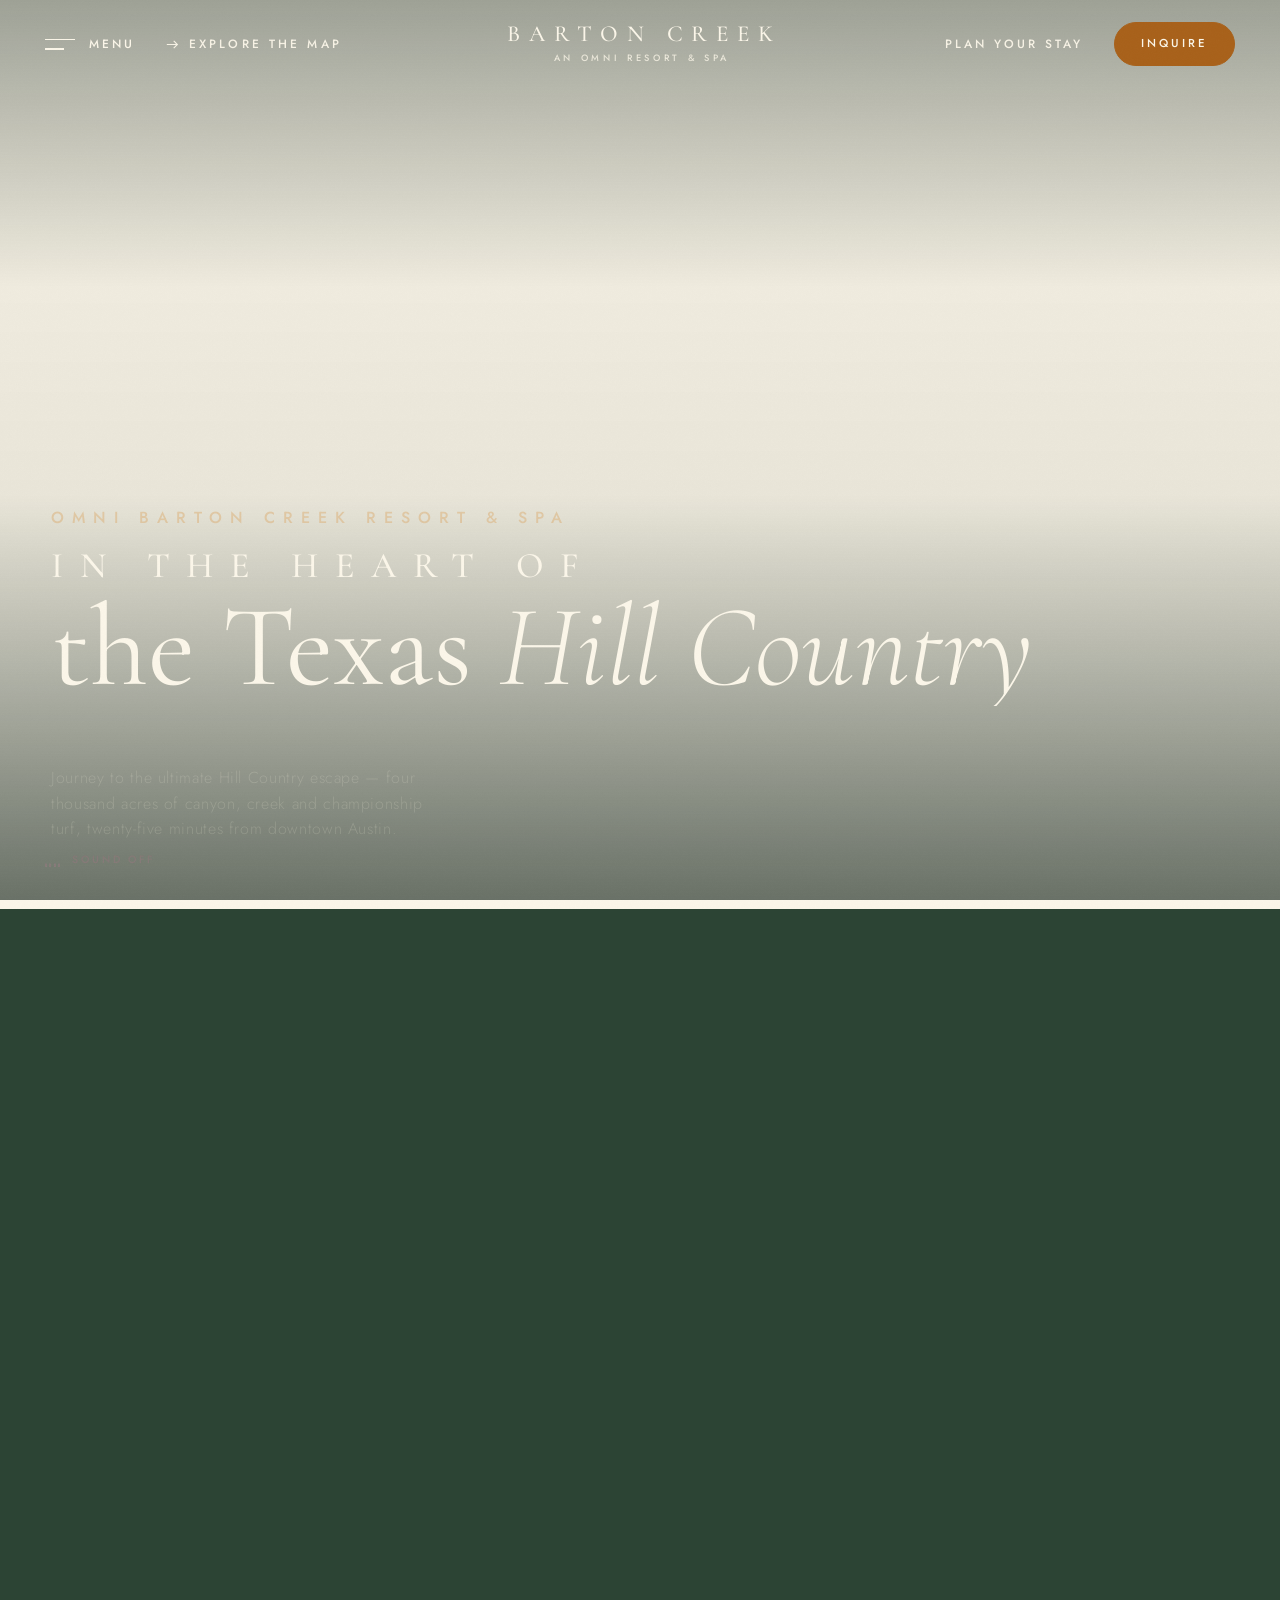
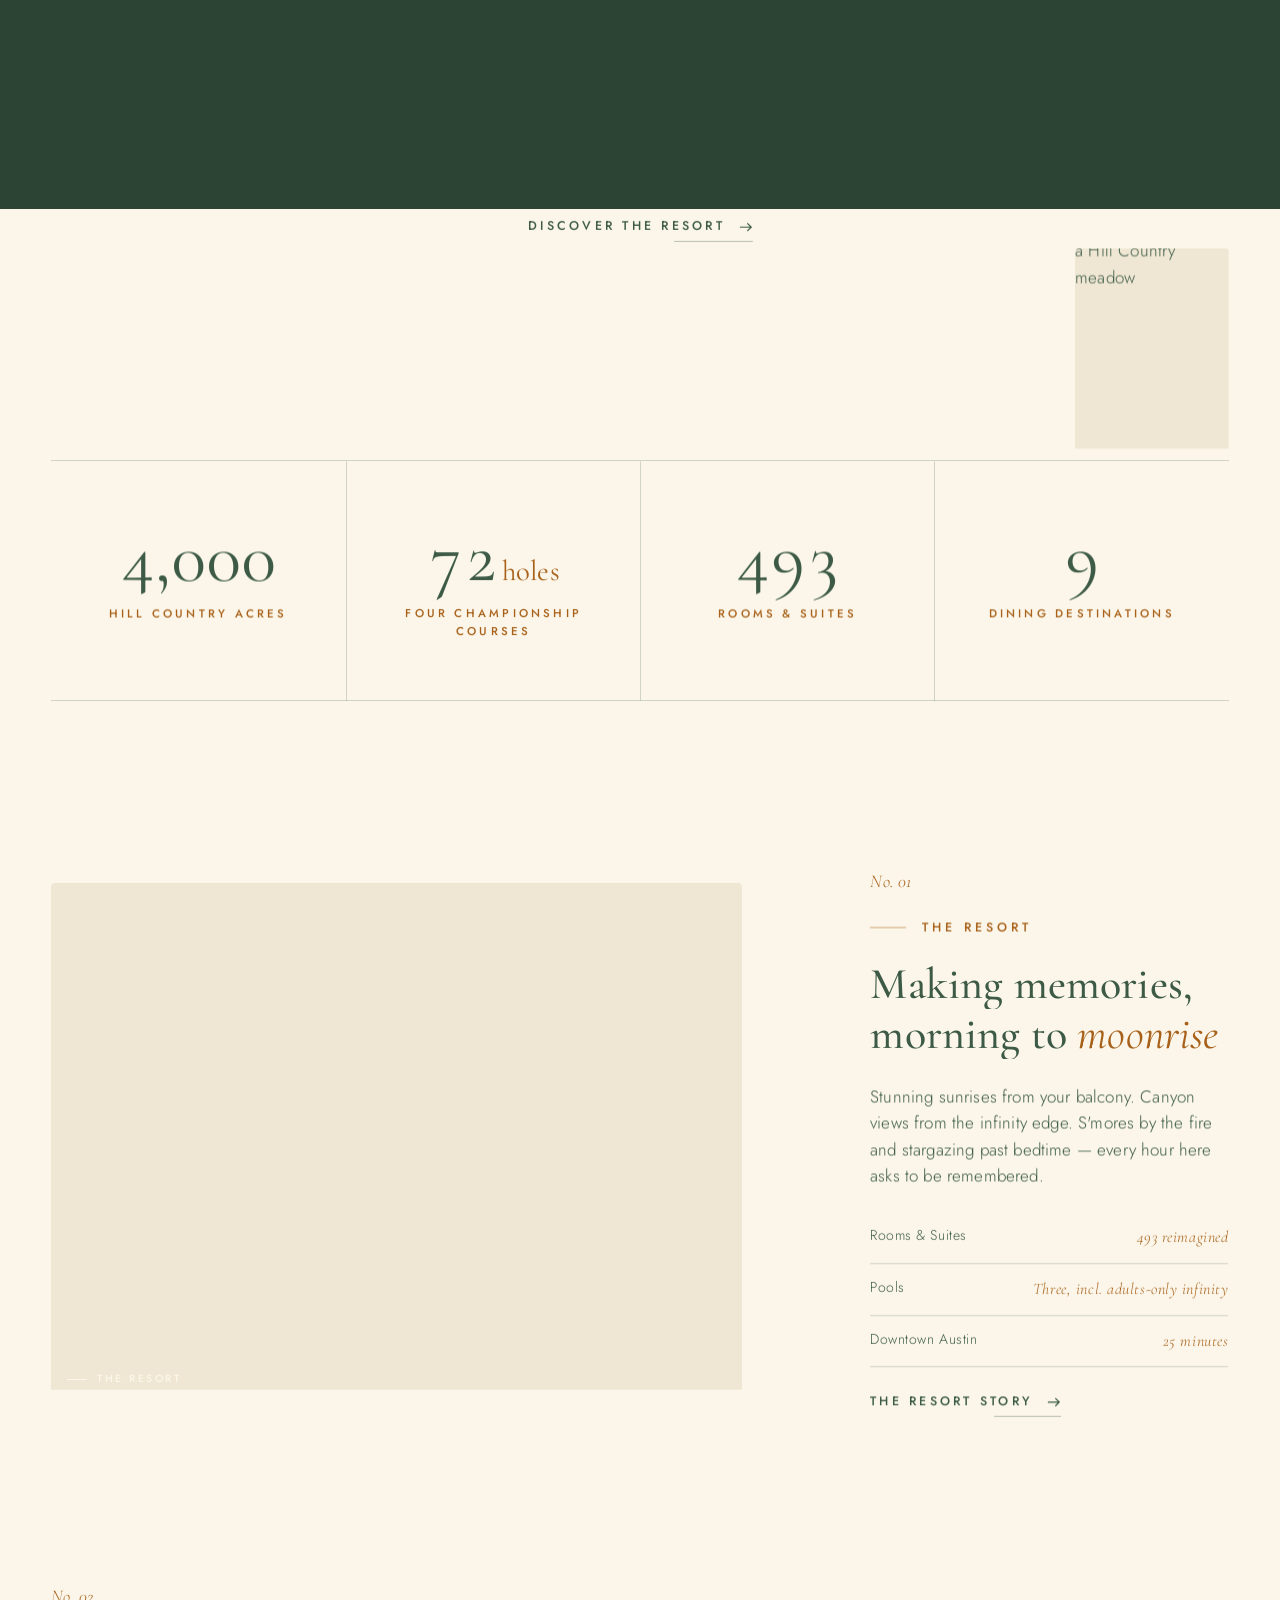
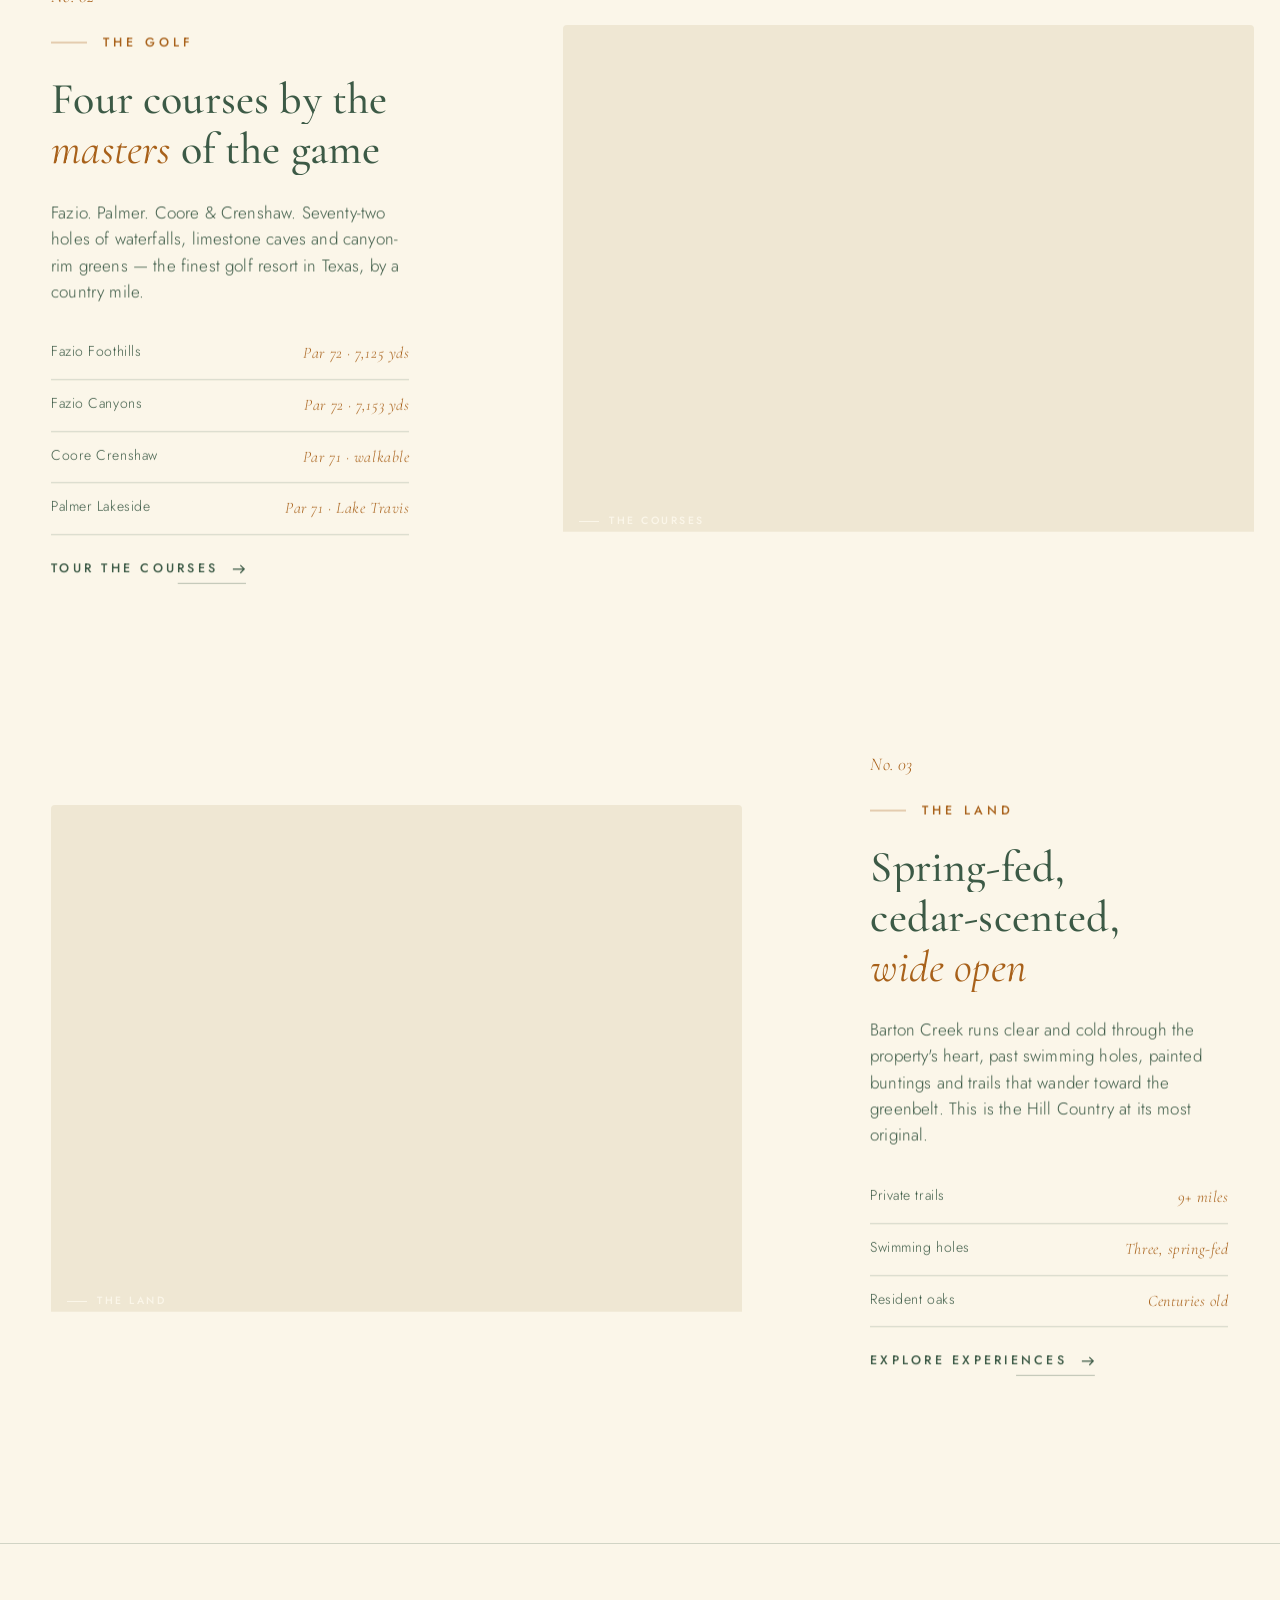
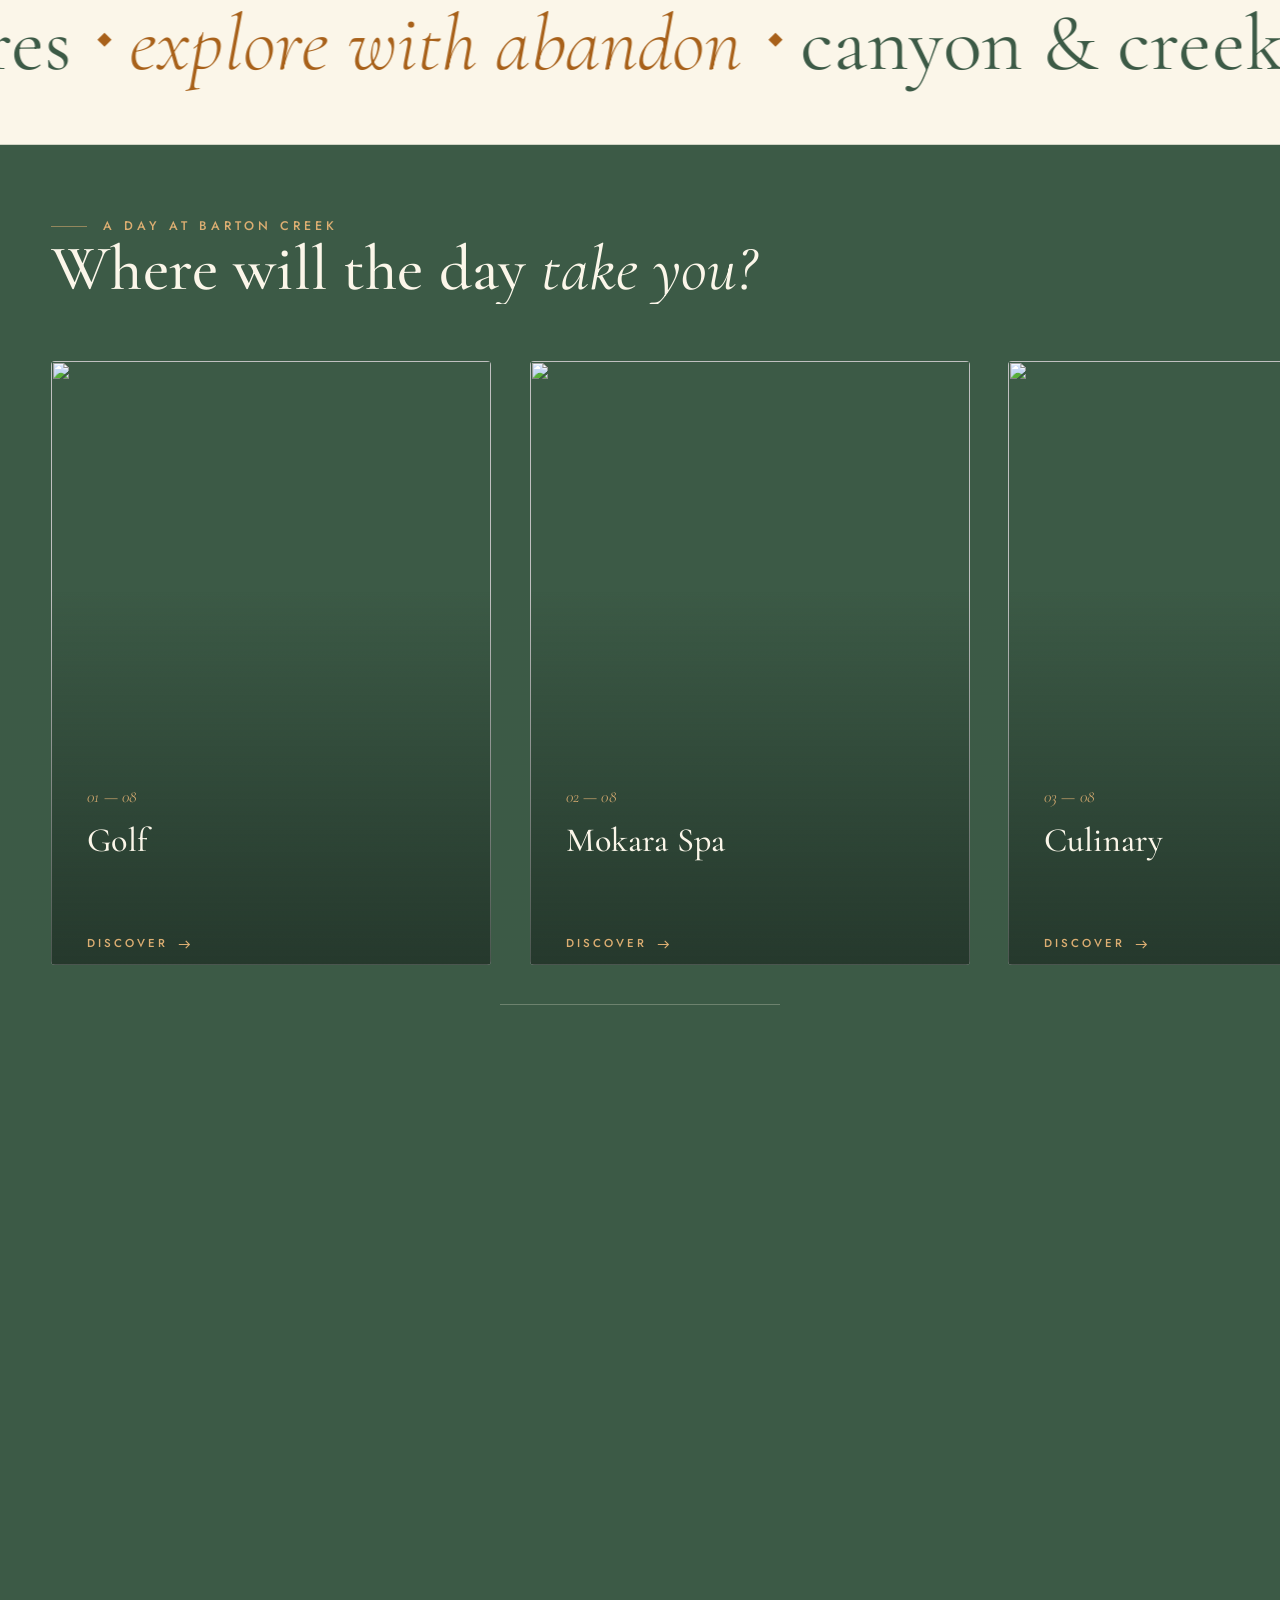
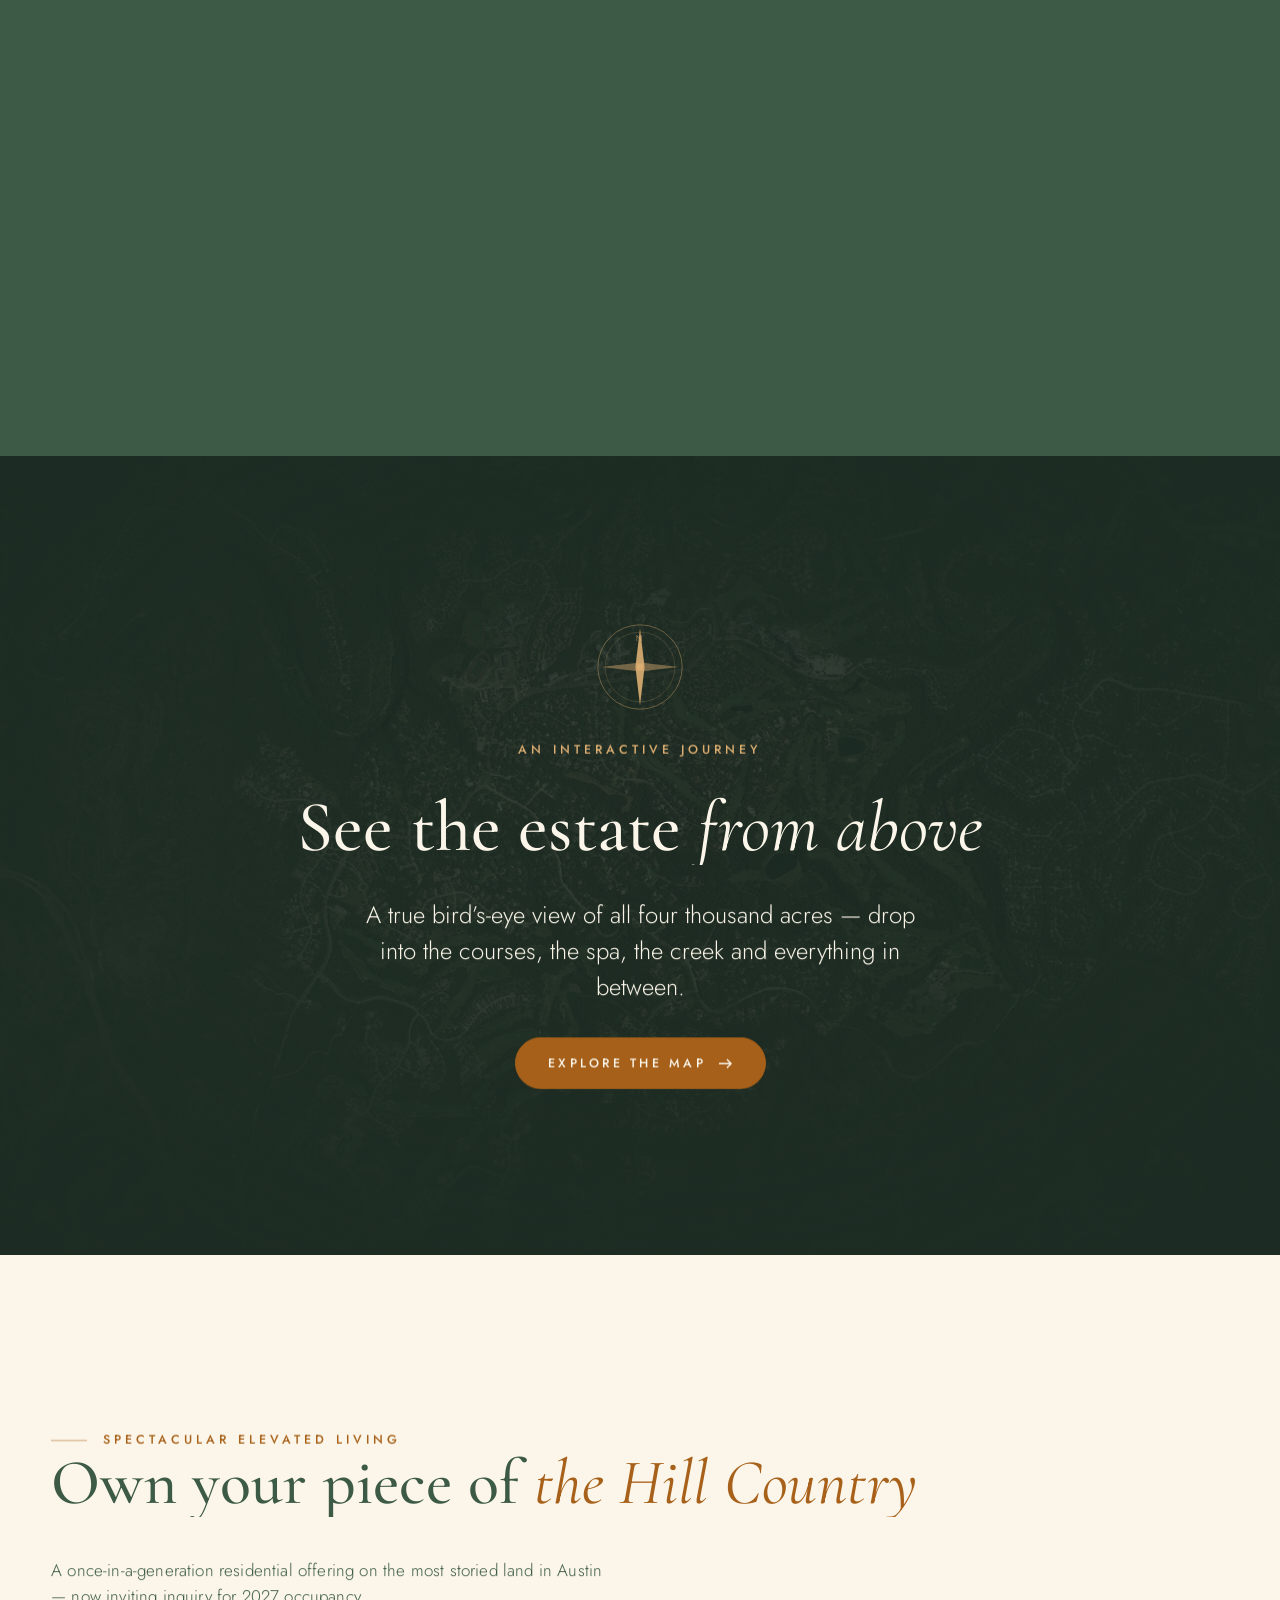
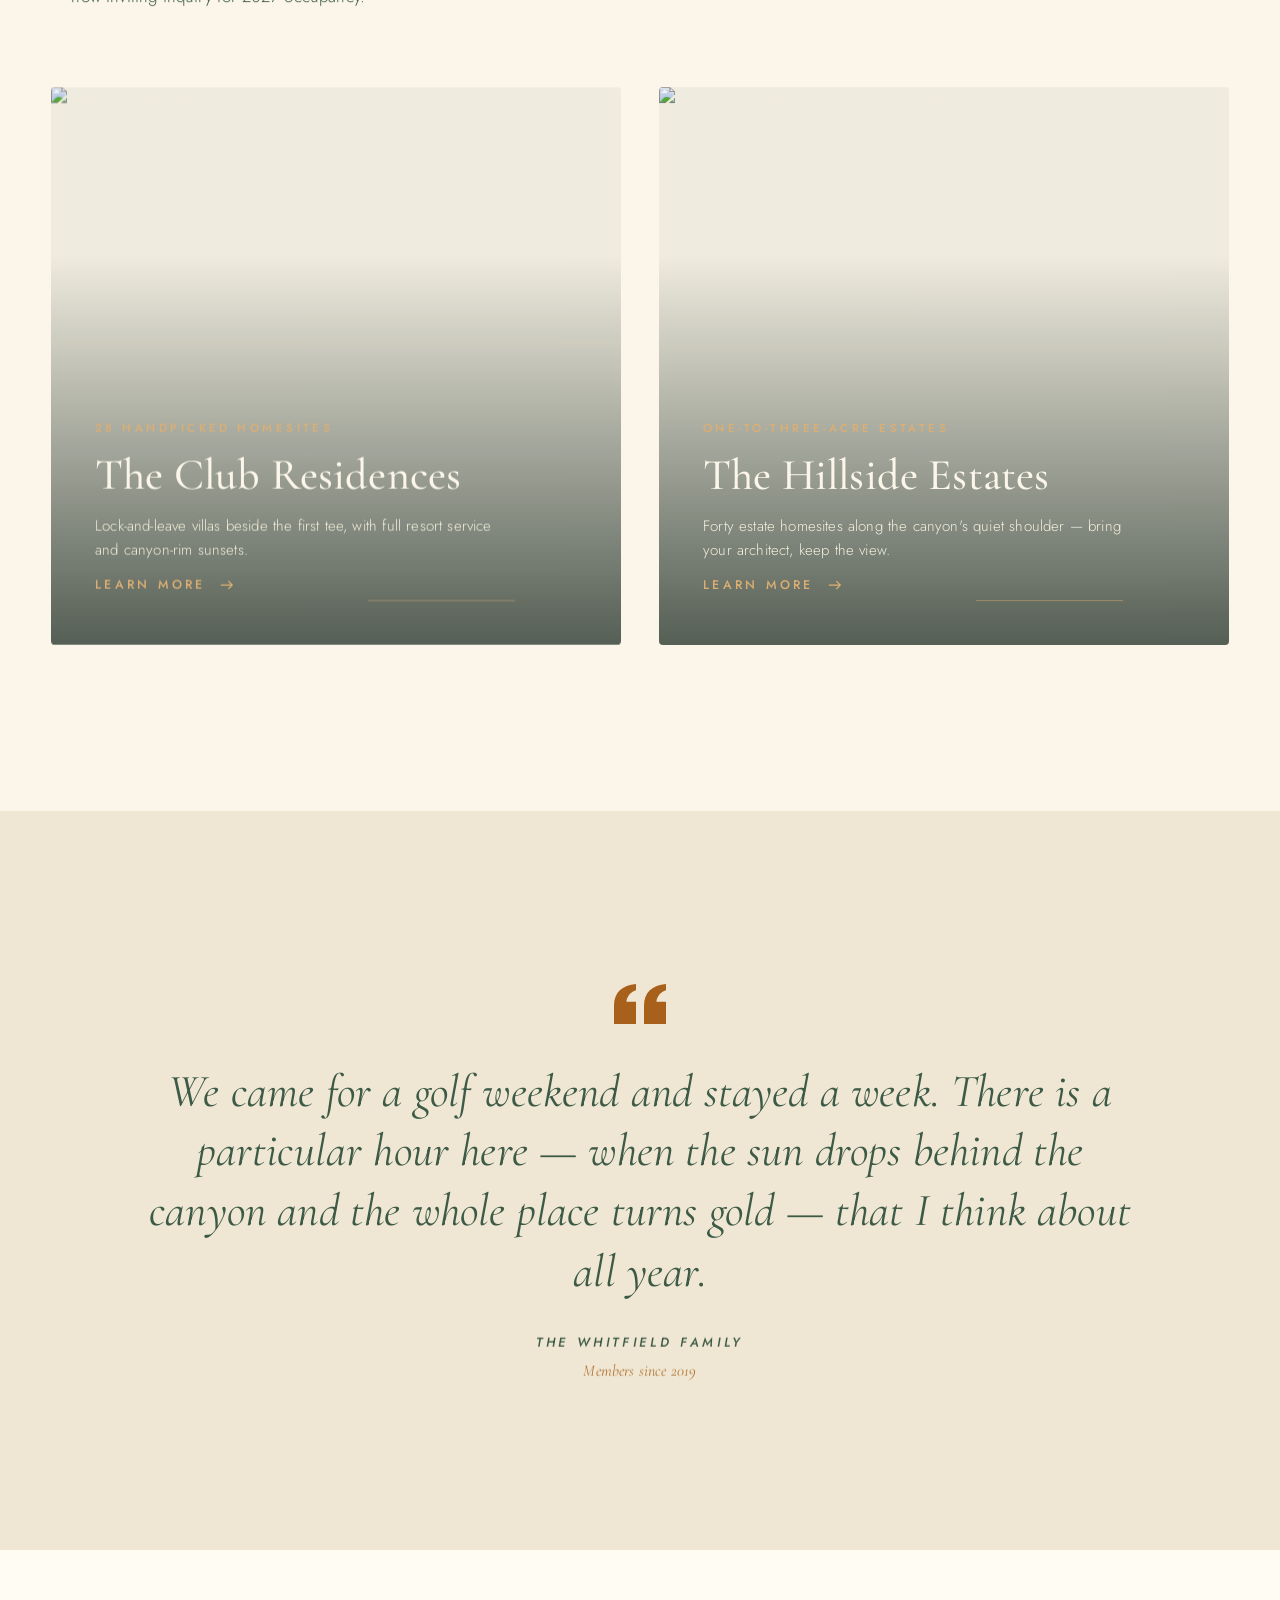
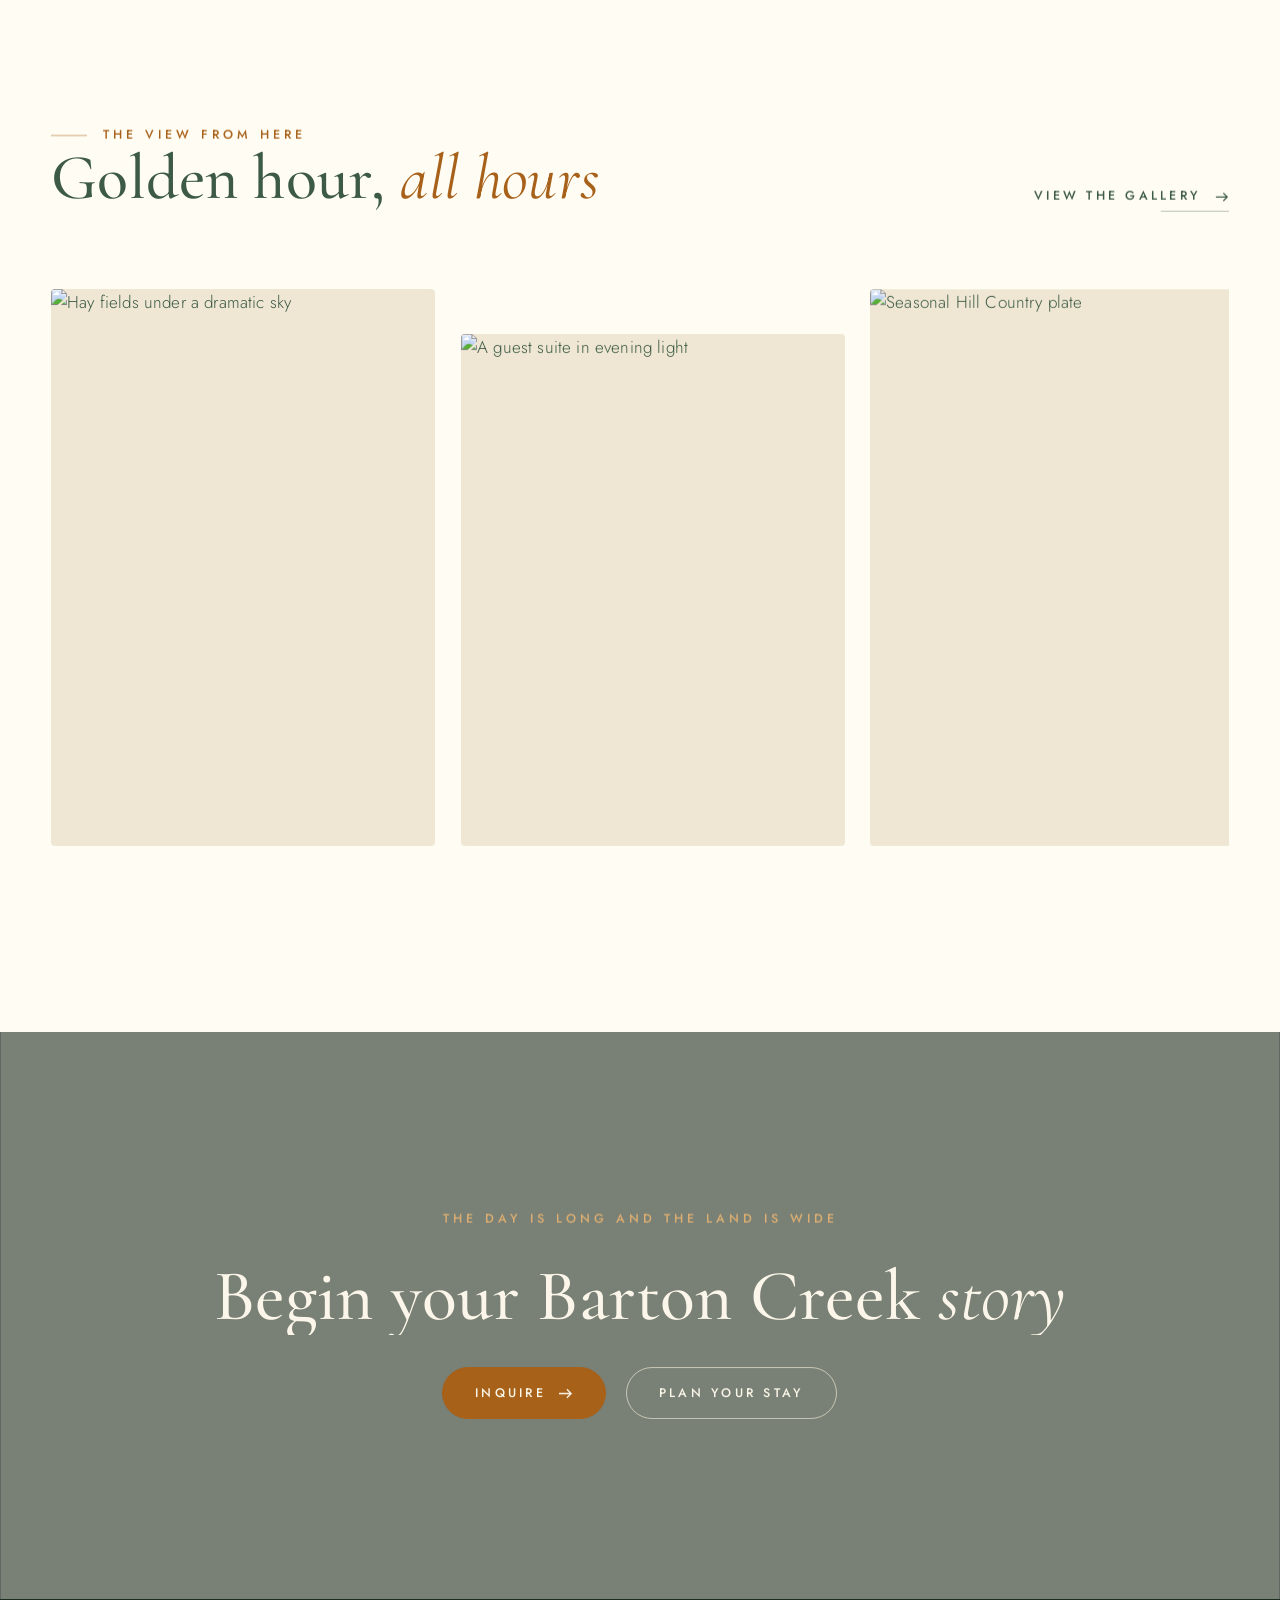
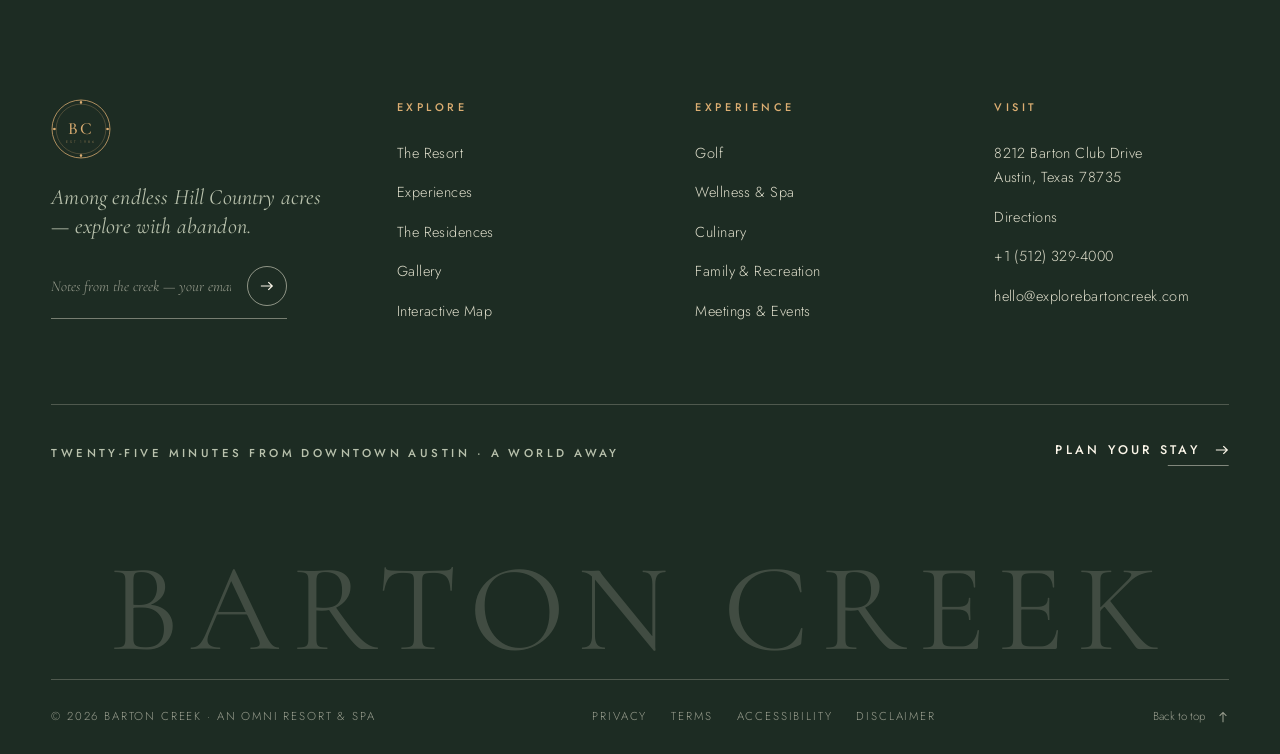
==== commit c4dd220b: "Replace illustrated map with hyper-real aerial of the actual estate - Stitch 140 USGS/NAIP public-do" ====
--- a/index.html
+++ b/index.html
@@ -349,179 +349,7 @@
     <div class="hscroll__progress" aria-hidden="true"><i></i></div>
   </div>
 </section><section class="section section--ink map-teaser">
-  <div class="map-teaser__bg" aria-hidden="true"><svg viewBox="0 0 1600 1100" preserveAspectRatio="xMidYMid slice" xmlns="http://www.w3.org/2000/svg" role="img" aria-label="Illustrated map of the Barton Creek estate">
-<defs>
-  <radialGradient id="mapglow" cx="50%" cy="42%" r="75%">
-    <stop offset="0%" stop-color="#f6efdc"/><stop offset="100%" stop-color="#ece2c8"/>
-  </radialGradient>
-  <g id="oak"><circle cx="0" cy="0" r="9" fill="#aebd9b"/><circle cx="10" cy="5" r="7" fill="#a3b390"/><circle cx="-9" cy="6" r="6.5" fill="#b6c4a4"/></g>
-  <g id="grove">
-    <use href="#oak" transform="translate(0,0)"/><use href="#oak" transform="translate(30,14) scale(0.8)"/>
-    <use href="#oak" transform="translate(-26,18) scale(0.9)"/><use href="#oak" transform="translate(8,32) scale(0.7)"/>
-    <use href="#oak" transform="translate(-14,-22) scale(0.75)"/>
-  </g>
-</defs>
-
-<rect width="1600" height="1100" fill="url(#mapglow)"/>
-
-<!-- terrain patches -->
-<path d="M120 180 C300 90 560 130 640 230 C720 330 560 420 420 450 C260 480 80 420 90 320 C95 260 80 210 120 180Z" fill="#e9dfc6" opacity="0.8"/>
-<path d="M300 560 C440 480 660 520 700 640 C740 760 620 860 460 870 C300 880 200 800 210 700 C216 640 240 600 300 560Z" fill="#ede3ca" opacity="0.9"/>
-<path d="M880 520 C1060 460 1300 500 1360 620 C1420 740 1300 860 1100 870 C940 878 840 780 850 670 C856 610 840 560 880 520Z" fill="#e8ddc2" opacity="0.85"/>
-<path d="M950 150 C1120 90 1340 130 1400 230 C1450 320 1340 390 1180 400 C1020 410 900 340 910 250 C915 210 920 180 950 150Z" fill="#eee4cd" opacity="0.8"/>
-
-<!-- contour lines -->
-<g fill="none" stroke="#c9bb98" stroke-width="1" opacity="0.55">
-  <path d="M340 250 C420 210 540 230 570 290 C600 350 520 400 430 405 C340 410 270 360 280 310 C286 280 300 265 340 250Z"/>
-  <path d="M355 268 C425 235 525 252 550 300 C575 348 510 388 435 392 C360 396 300 356 308 316 C313 292 322 280 355 268Z" opacity="0.8"/>
-  <path d="M372 287 C430 262 508 276 528 312 C548 348 498 378 440 380 C382 382 332 352 338 322 C342 304 348 296 372 287Z" opacity="0.6"/>
-  <path d="M430 640 C510 600 630 620 660 690 C690 760 600 815 500 820 C400 825 330 770 340 715 C346 680 365 665 430 640Z"/>
-  <path d="M448 660 C515 628 615 644 640 700 C665 756 590 800 508 804 C426 808 368 762 376 718 C381 690 395 678 448 660Z" opacity="0.75"/>
-  <path d="M468 682 C520 658 595 670 615 712 C635 754 580 786 518 788 C456 790 412 756 418 724 C422 704 430 696 468 682Z" opacity="0.55"/>
-  <path d="M1000 600 C1090 558 1220 580 1255 655 C1290 730 1195 790 1085 795 C975 800 900 742 912 682 C919 645 935 628 1000 600Z"/>
-  <path d="M1018 622 C1095 586 1205 604 1235 666 C1265 728 1182 776 1090 780 C998 784 935 736 945 686 C951 654 962 642 1018 622Z" opacity="0.75"/>
-  <path d="M1090 215 C1160 185 1265 200 1290 250 C1315 300 1245 340 1165 343 C1085 346 1030 310 1038 272 C1043 248 1052 232 1090 215Z"/>
-  <path d="M1105 232 C1165 207 1252 219 1273 260 C1294 301 1236 333 1170 335 C1104 337 1058 308 1065 277 C1069 257 1075 245 1105 232Z" opacity="0.7"/>
-</g>
-
-<!-- Barton Creek -->
-<path d="M40 660 C200 615 290 700 420 690 C550 680 570 590 710 602 C850 614 868 706 990 716 C1112 726 1150 642 1268 642 C1386 642 1460 700 1572 678"
-  fill="none" stroke="#a8c2bb" stroke-width="13" stroke-linecap="round" opacity="0.95"/>
-<path d="M40 660 C200 615 290 700 420 690 C550 680 570 590 710 602 C850 614 868 706 990 716 C1112 726 1150 642 1268 642 C1386 642 1460 700 1572 678"
-  fill="none" stroke="#cfe0da" stroke-width="4" stroke-linecap="round" opacity="0.9"/>
-<path d="M760 330 C775 400 718 470 730 540 C737 580 712 596 706 601" fill="none" stroke="#a8c2bb" stroke-width="7" stroke-linecap="round" opacity="0.8"/>
-<path d="M1240 870 C1252 800 1230 740 1262 660" fill="none" stroke="#a8c2bb" stroke-width="6" stroke-linecap="round" opacity="0.7"/>
-
-<!-- entry drive -->
-<path d="M804 40 C800 130 740 200 752 300 C760 366 770 420 762 470" fill="none" stroke="#b8a685" stroke-width="5" stroke-dasharray="1 10" stroke-linecap="round"/>
-<path d="M762 470 C820 480 858 452 842 430" fill="none" stroke="#b8a685" stroke-width="4" stroke-dasharray="1 9" stroke-linecap="round"/>
-<path d="M762 470 C700 480 668 440 664 426" fill="none" stroke="#b8a685" stroke-width="4" stroke-dasharray="1 9" stroke-linecap="round"/>
-
-<!-- trails -->
-<path d="M1120 451 C1180 470 1230 520 1300 530 C1380 542 1430 590 1452 628" fill="none" stroke="#a8946f" stroke-width="2.4" stroke-dasharray="2 8" stroke-linecap="round"/>
-<path d="M1120 451 C1100 500 1140 560 1190 600" fill="none" stroke="#a8946f" stroke-width="2" stroke-dasharray="2 8" stroke-linecap="round"/>
-
-<!-- fairways: Fazio Canyons (NW) -->
-<g fill="#c6d2a2">
-  <path d="M250 270 C290 240 350 248 360 286 C370 324 320 350 280 342 C240 334 222 296 250 270Z"/>
-  <path d="M330 350 C376 330 430 350 428 390 C426 430 366 446 330 426 C296 408 296 368 330 350Z"/>
-  <path d="M232 360 C268 346 308 364 304 398 C300 432 250 440 224 420 C200 402 204 372 232 360Z"/>
-  <path d="M362 252 C390 230 436 236 444 266 C452 296 416 318 384 308 C354 300 340 270 362 252Z"/>
-</g>
-<!-- fairways: Fazio Foothills (SW) -->
-<g fill="#c9d4a6">
-  <path d="M400 600 C448 574 510 588 514 630 C518 672 458 694 416 678 C378 664 368 620 400 600Z"/>
-  <path d="M500 680 C548 660 606 678 604 718 C602 758 540 772 502 752 C468 734 468 696 500 680Z"/>
-  <path d="M398 706 C436 690 480 708 476 744 C472 780 418 788 390 766 C366 746 370 718 398 706Z"/>
-  <path d="M530 600 C566 580 614 592 618 624 C622 658 576 676 542 662 C512 650 504 616 530 600Z"/>
-  <path d="M460 760 C496 744 540 760 536 794 C532 826 482 834 456 814 C434 796 436 772 460 760Z"/>
-</g>
-<!-- fairways: Coore Crenshaw (SE) -->
-<g fill="#c4cf9e">
-  <path d="M950 660 C998 634 1060 648 1064 690 C1068 732 1008 754 966 738 C928 724 918 680 950 660Z"/>
-  <path d="M1060 730 C1108 710 1166 728 1164 768 C1162 808 1100 822 1062 802 C1028 784 1028 746 1060 730Z"/>
-  <path d="M1150 640 C1186 620 1234 632 1238 664 C1242 698 1196 716 1162 702 C1132 690 1124 656 1150 640Z"/>
-  <path d="M980 780 C1016 764 1060 780 1056 814 C1052 846 1002 854 976 834 C954 816 956 796 980 780Z"/>
-</g>
-<!-- greens & bunkers -->
-<g>
-  <circle cx="352" cy="290" r="7" fill="#9fb079"/><circle cx="420" cy="396" r="7" fill="#9fb079"/>
-  <circle cx="508" cy="634" r="7" fill="#9fb079"/><circle cx="596" cy="722" r="7" fill="#9fb079"/><circle cx="610" cy="628" r="6" fill="#9fb079"/>
-  <circle cx="1056" cy="694" r="7" fill="#9fb079"/><circle cx="1156" cy="772" r="7" fill="#9fb079"/><circle cx="1230" cy="668" r="6" fill="#9fb079"/>
-  <ellipse cx="334" cy="306" rx="6" ry="4" fill="#efe2bd"/><ellipse cx="438" cy="380" rx="6" ry="4" fill="#efe2bd"/>
-  <ellipse cx="488" cy="648" rx="7" ry="4.5" fill="#efe2bd"/><ellipse cx="576" cy="736" rx="6" ry="4" fill="#efe2bd"/>
-  <ellipse cx="1036" cy="708" rx="7" ry="4.5" fill="#efe2bd"/><ellipse cx="1140" cy="786" rx="6" ry="4" fill="#efe2bd"/>
-</g>
-<!-- practice range -->
-<path d="M612 590 L700 612 L692 648 L604 626 Z" fill="#cdd8ab" opacity="0.9"/>
-
-<!-- groves -->
-<use href="#grove" transform="translate(180,520) scale(1.1)"/>
-<use href="#grove" transform="translate(640,170) scale(0.9)"/>
-<use href="#grove" transform="translate(1330,340) scale(1.2)"/>
-<use href="#grove" transform="translate(1420,800) scale(1)"/>
-<use href="#grove" transform="translate(900,930) scale(1.1)"/>
-<use href="#grove" transform="translate(540,940) scale(0.85)"/>
-<use href="#grove" transform="translate(1180,180) scale(0.8)"/>
-<use href="#grove" transform="translate(80,840) scale(0.9)"/>
-<use href="#grove" transform="translate(990,420) scale(0.75)"/>
-
-<!-- resort cluster -->
-<g>
-  <rect x="726" y="452" width="74" height="34" rx="3" fill="#8d7458" transform="rotate(-4 763 469)"/>
-  <rect x="700" y="492" width="46" height="24" rx="3" fill="#9b8266" transform="rotate(6 723 504)"/>
-  <rect x="800" y="492" width="40" height="22" rx="3" fill="#9b8266" transform="rotate(-7 820 503)"/>
-  <rect x="650" y="414" width="30" height="20" rx="3" fill="#a58c6e"/>
-  <rect x="828" y="420" width="32" height="20" rx="3" fill="#a58c6e" transform="rotate(5 844 430)"/>
-  <ellipse cx="816" cy="372" rx="22" ry="9" fill="#a9cdd0"/>
-  <ellipse cx="872" cy="310" rx="18" ry="10" fill="#a9cdd0"/>
-  <rect x="930" y="336" width="26" height="18" rx="3" fill="#a58c6e" transform="rotate(-6 943 345)"/>
-  <g fill="#b3957a"><rect x="566" y="328" width="16" height="26" rx="2"/><rect x="588" y="328" width="16" height="26" rx="2"/></g>
-  <rect x="946" y="600" width="44" height="26" rx="3" fill="#9b8266" transform="rotate(3 968 613)"/>
-  <g fill="#8d7458"><rect x="1034" y="232" width="14" height="12" rx="2"/><rect x="1056" y="244" width="14" height="12" rx="2"/><rect x="1076" y="228" width="14" height="12" rx="2"/><rect x="1052" y="212" width="14" height="12" rx="2"/></g>
-</g>
-
-<!-- Lake Travis inset -->
-<g>
-  <rect x="64" y="64" width="300" height="190" rx="4" fill="#f2ead6" stroke="#b9a98a" stroke-width="1.2"/>
-  <rect x="72" y="72" width="284" height="174" rx="3" fill="none" stroke="#cabd9c" stroke-width="0.6"/>
-  <path d="M84 160 C140 120 200 180 260 140 C310 108 350 150 356 170 L356 238 L72 238 L72 180 Z" fill="#aecdd2" opacity="0.85"/>
-  <path d="M150 196 C190 176 250 200 300 184" fill="none" stroke="#cfe0da" stroke-width="3" opacity="0.8"/>
-  <g fill="#c6d2a2"><path d="M120 110 C150 96 190 104 192 126 C194 148 156 158 130 148 C108 140 102 122 120 110Z"/><path d="M210 96 C236 86 268 94 268 112 C268 130 238 138 216 130 C198 122 196 104 210 96Z"/></g>
-  <circle cx="188" cy="122" r="5" fill="#9fb079"/>
-  <text x="214" y="226" text-anchor="middle" font-family="Jost, sans-serif" font-size="13" letter-spacing="3.5" fill="#6b6044">PALMER LAKESIDE</text>
-  <text x="214" y="92" text-anchor="middle" font-family="Cormorant Garamond, Georgia, serif" font-style="italic" font-size="16" fill="#7d7457">Lake Travis · 40 min</text>
-</g>
-
-<!-- labels -->
-<g font-family="Jost, sans-serif" fill="#6e7a5e">
-  <text x="336" y="312" text-anchor="middle" font-size="15" letter-spacing="4">FAZIO CANYONS</text>
-  <text x="478" y="648" text-anchor="middle" font-size="15" letter-spacing="4">FAZIO FOOTHILLS</text>
-  <text x="1062" y="712" text-anchor="middle" font-size="15" letter-spacing="4">COORE CRENSHAW</text>
-  <text x="762" y="530" text-anchor="middle" font-size="16" letter-spacing="4.5" fill="#5f4f38">THE RESORT</text>
-  <text x="1310" y="500" text-anchor="middle" font-size="13" letter-spacing="3.5" fill="#8a795c">GREENBELT TRAILS</text>
-  <text x="1056" y="284" text-anchor="middle" font-size="13" letter-spacing="3.5" fill="#8a795c">THE RESIDENCES</text>
-</g>
-<g font-family="Cormorant Garamond, Georgia, serif" font-style="italic" fill="#7d8d83">
-  <text x="430" y="730" font-size="19" transform="rotate(-3 430 730)">Barton Creek</text>
-  <text x="1330" y="630" font-size="17" transform="rotate(-2 1330 630)">to the Greenbelt</text>
-  <text x="760" y="84" font-size="16" fill="#94855f">Barton Club Drive</text>
-</g>
-<text x="1508" y="80" text-anchor="end" font-family="Jost, sans-serif" font-size="13" letter-spacing="3" fill="#8a795c">TO AUSTIN ↗ 25 MIN</text>
-
-<!-- compass -->
-<g transform="translate(1448,200)" fill="none" stroke="#8a795c">
-  <circle r="44" stroke-width="1"/>
-  <circle r="34" stroke-width="0.5" opacity="0.6"/>
-  <path d="M0 -42 6 0 0 42 -6 0Z" fill="#8a795c" stroke="none" opacity="0.85"/>
-  <path d="M-42 0 0 -6 42 0 0 6Z" fill="#8a795c" stroke="none" opacity="0.4"/>
-  <text y="-52" text-anchor="middle" font-family="Jost, sans-serif" font-size="14" letter-spacing="2" fill="#6b6044" stroke="none">N</text>
-</g>
-
-<!-- scale bar -->
-<g transform="translate(80,1006)" stroke="#8a795c" fill="#6b6044" font-family="Jost, sans-serif" font-size="11" letter-spacing="2">
-  <path d="M0 0 H180" stroke-width="1.4"/><path d="M0 -5 V5 M90 -4 V4 M180 -5 V5" stroke-width="1.2"/>
-  <text x="0" y="22" stroke="none">0</text><text x="78" y="22" stroke="none">½ MI</text><text x="164" y="22" stroke="none">1 MI</text>
-</g>
-
-<!-- cartouche -->
-<g transform="translate(1262,952)">
-  <rect width="266" height="92" rx="3" fill="#f4edda" stroke="#b9a98a" stroke-width="1.2"/>
-  <rect x="7" y="7" width="252" height="78" rx="2" fill="none" stroke="#cabd9c" stroke-width="0.6"/>
-  <text x="133" y="36" text-anchor="middle" font-family="Cormorant Garamond, Georgia, serif" font-size="23" letter-spacing="6" fill="#4c5a44">BARTON CREEK</text>
-  <text x="133" y="56" text-anchor="middle" font-family="Jost, sans-serif" font-size="9.5" letter-spacing="3.4" fill="#8a795c">AN OMNI RESORT &amp; SPA</text>
-  <text x="133" y="74" text-anchor="middle" font-family="Cormorant Garamond, Georgia, serif" font-style="italic" font-size="13" fill="#94855f">Texas Hill Country · est. 1986</text>
-</g>
-
-<!-- frame -->
-<rect x="26" y="26" width="1548" height="1048" fill="none" stroke="#a8997a" stroke-width="1.6"/>
-<rect x="38" y="38" width="1524" height="1024" fill="none" stroke="#bfb191" stroke-width="0.7"/>
-<g fill="#a8997a">
-  <path d="M26 26l8 0 0 8-8 0z" opacity="0"/>
-  <path d="M26 20l4 6-4 6-4-6z"/><path d="M1574 20l4 6-4 6-4-6z"/>
-  <path d="M26 1068l4 6-4 6-4-6z"/><path d="M1574 1068l4 6-4 6-4-6z"/>
-</g>
-</svg></div>
+  <div class="map-teaser__bg" aria-hidden="true"><img src="assets/img/estate-aerial-small.jpg" alt="" loading="lazy"></div>
   <div class="container map-teaser__inner">
     <svg class="compass-spin" viewBox="0 0 96 96" fill="none" aria-hidden="true">
 <circle cx="48" cy="48" r="46" stroke="currentColor" stroke-width="0.8" opacity="0.55"/>
@@ -533,7 +361,7 @@
 </svg>
     <p class="eyebrow eyebrow--bare eyebrow--light" data-reveal>An interactive journey</p>
     <h2 class="display-s t-light" data-split style="max-width:14em">See the estate <em class="italic">from above</em></h2>
-    <p class="lead measure t-light" data-reveal="0.1" style="opacity:.85">Wander an illustrated map of all four thousand acres — drop into the courses, the spa, the creek and everything in between.</p>
+    <p class="lead measure t-light" data-reveal="0.1" style="opacity:.85">A true bird’s-eye view of all four thousand acres — drop into the courses, the spa, the creek and everything in between.</p>
     <a class="btn btn--copper-light" href="explore.html" data-reveal="0.18">Explore the map <svg class="btn-arrow" viewBox="0 0 16 16" aria-hidden="true"><path d="M1 8h13M9.5 3.5 14 8l-4.5 4.5" fill="none" stroke="currentColor" stroke-width="1.4"/></svg></a>
   </div>
 </section><section class="section">
--- a/assets/css/main.css
+++ b/assets/css/main.css
@@ -1927,14 +1927,25 @@
 .map-teaser__bg {
   position: absolute;
   inset: 0;
-  opacity: 0.16;
   pointer-events: none;
-}
-
-.map-teaser__bg svg {
+  overflow: hidden;
+}
+
+.map-teaser__bg img {
   width: 100%;
   height: 100%;
   object-fit: cover;
+  opacity: 0.42;
+  filter: saturate(0.72) brightness(0.66) contrast(1.05);
+}
+
+.map-teaser__bg::after {
+  content: "";
+  position: absolute;
+  inset: 0;
+  background:
+    radial-gradient(ellipse at 50% 45%, rgba(29, 44, 35, 0.18) 0%, rgba(29, 44, 35, 0.86) 78%),
+    linear-gradient(180deg, rgba(29, 44, 35, 0.85) 0%, rgba(29, 44, 35, 0.25) 30%, rgba(29, 44, 35, 0.3) 70%, rgba(29, 44, 35, 0.9) 100%);
 }
 
 .map-teaser__inner {
@@ -1966,7 +1977,9 @@
 .explore-app {
   position: fixed;
   inset: 0;
-  background: var(--c-sand);
+  background:
+    radial-gradient(ellipse at 50% 40%, #243528 0%, #16211a 70%),
+    var(--c-ink);
   overflow: hidden;
   touch-action: none;
 }
@@ -1990,12 +2003,25 @@
   margin: -550px 0 0 -800px;
   transform-origin: center;
   will-change: transform;
-}
-
-.explore-canvas svg {
+  box-shadow: 0 40px 120px rgba(8, 14, 10, 0.65);
+}
+
+.explore-base {
+  position: absolute;
+  inset: 0;
   width: 100%;
   height: 100%;
-  display: block;
+  object-fit: cover;
+  user-select: none;
+  -webkit-user-drag: none;
+}
+
+.explore-overlay {
+  position: absolute;
+  inset: 0;
+  width: 100%;
+  height: 100%;
+  pointer-events: none;
 }
 
 .explore-pins {
@@ -2008,10 +2034,14 @@
   height: 100vh;
 }
 
-/* map pins */
+/* map pins — counter-scaled by JS so they keep constant screen size */
+.explore-pins {
+  --pinscale: 1;
+}
+
 .pin {
   position: absolute;
-  transform: translate(-50%, -50%);
+  transform: translate(-50%, -50%) scale(var(--pinscale, 1));
   z-index: 5;
 }
 
@@ -2108,7 +2138,8 @@
   align-items: center;
   justify-content: space-between;
   padding: 2rem clamp(2rem, 3.5vw, 5.6rem);
-  background: linear-gradient(180deg, rgba(251, 246, 233, 0.95), rgba(251, 246, 233, 0));
+  color: var(--c-cream);
+  background: linear-gradient(180deg, rgba(13, 19, 14, 0.85), rgba(13, 19, 14, 0));
 }
 
 .explore-bottombar {
@@ -2171,18 +2202,46 @@
   place-items: center;
   width: 4.4rem;
   height: 4.4rem;
-  border: 1px solid rgba(60, 90, 70, 0.35);
+  border: 1px solid rgba(251, 246, 233, 0.45);
   border-radius: 50%;
-  background: rgba(251, 246, 233, 0.9);
-  color: var(--c-pine);
+  background: rgba(13, 19, 14, 0.55);
+  -webkit-backdrop-filter: blur(6px);
+  backdrop-filter: blur(6px);
+  color: var(--c-cream);
   font-size: 1.8rem;
   font-weight: 300;
   transition: background 0.3s, color 0.3s;
 }
 
 .zoom-btn:hover {
-  background: var(--c-pine);
+  background: var(--c-cream);
+  color: var(--c-pine);
+}
+
+/* Sound toggle sits under the topbar on the map (chips own the bottom-left) */
+body.explore-body .sound-toggle {
+  left: clamp(2rem, 3.5vw, 5.6rem);
+  bottom: auto;
+  top: calc(var(--nav-h) + 1.6rem);
+  mix-blend-mode: normal;
   color: var(--c-cream);
+  text-shadow: 0 1px 8px rgba(13, 19, 14, 0.8);
+}
+
+.explore-topbar .header-link--ghost svg {
+  transform: rotate(180deg);
+}
+
+@media (max-width: 640px) {
+  /* collapse the back-link to its arrow so it can't wrap into the brand */
+  .explore-topbar .header-link--ghost {
+    font-size: 0;
+    letter-spacing: 0;
+  }
+  .explore-topbar .header-link--ghost svg {
+    width: 1.8rem;
+    height: 1.8rem;
+  }
 }
 
 /* explore drawer */
